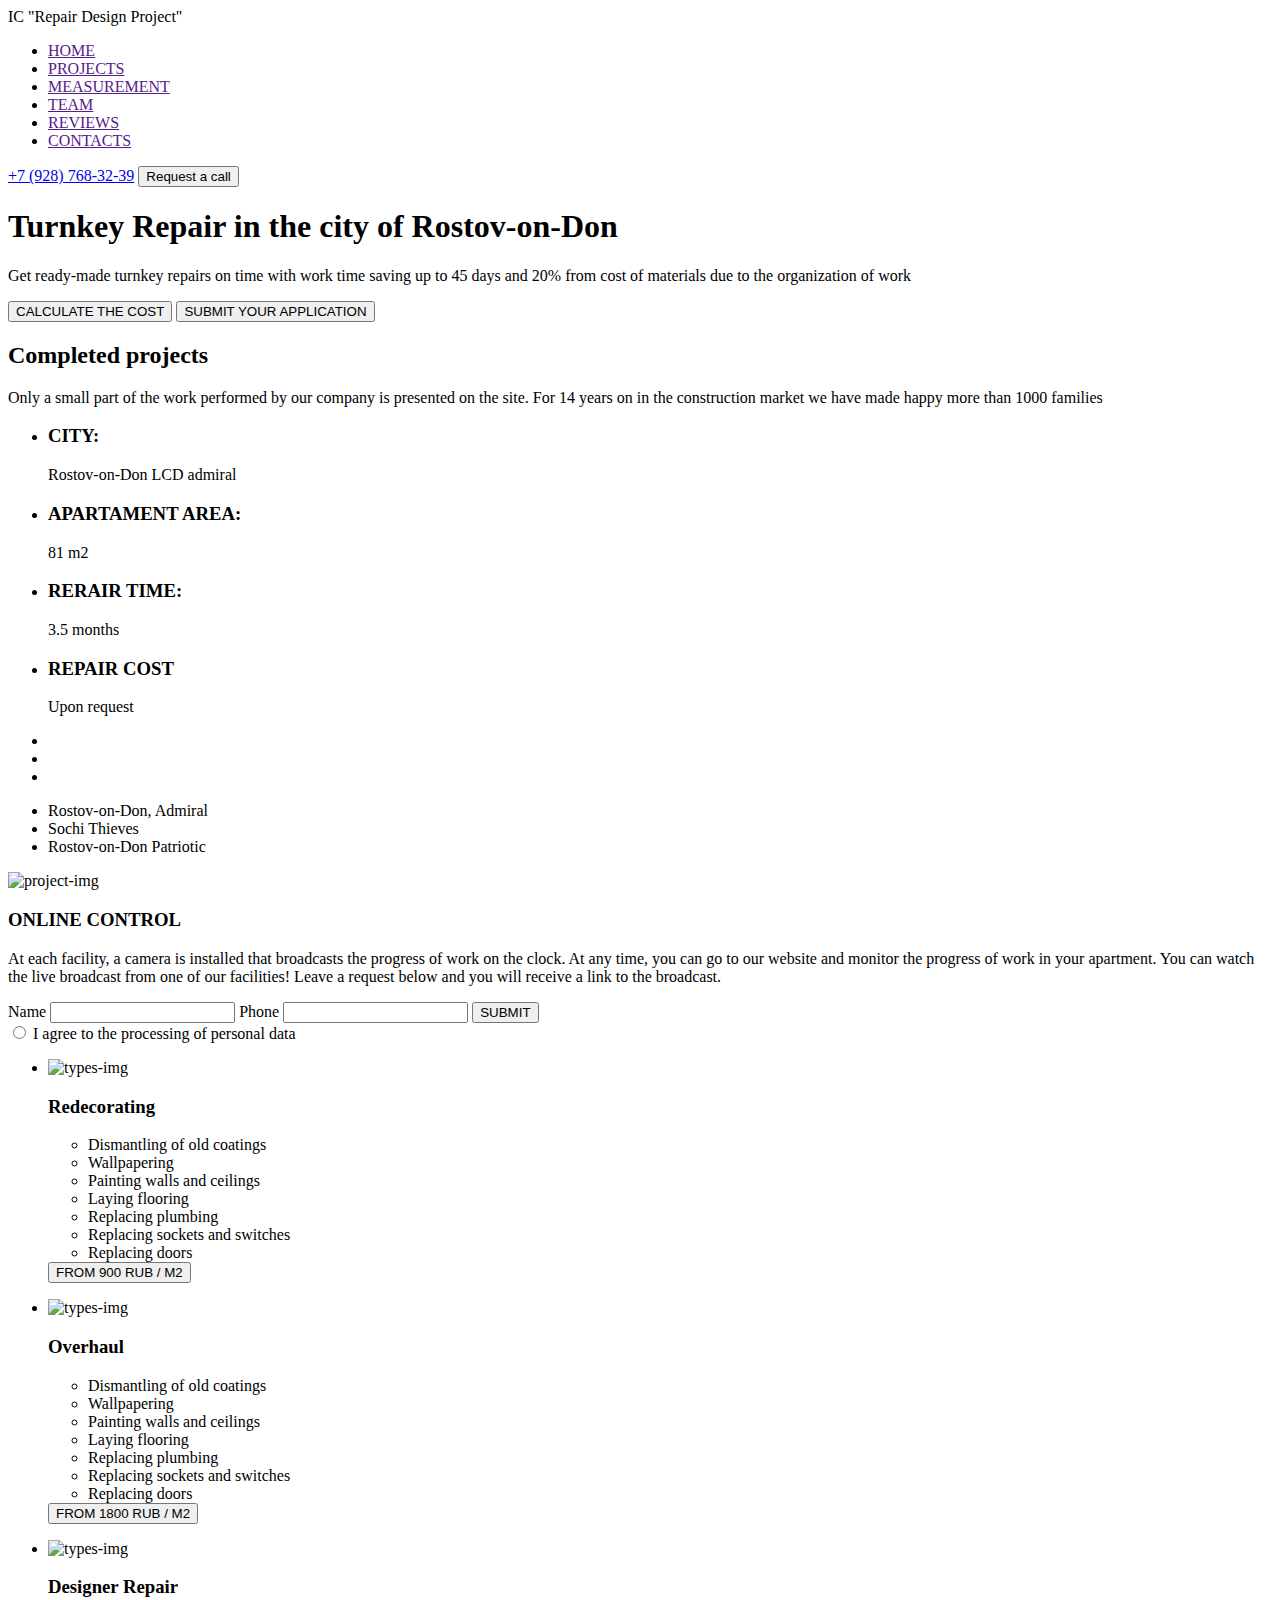
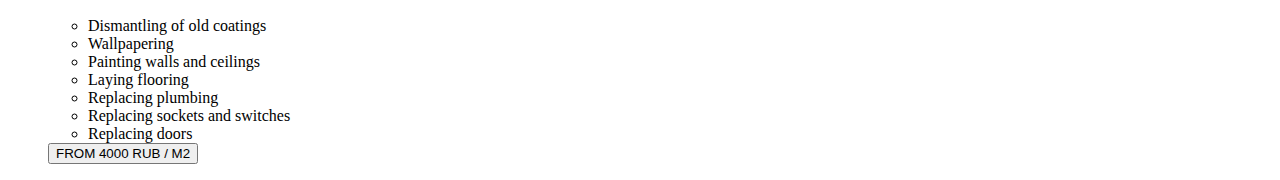
==== main.html @ 149a501c "update main.html" ====
<!DOCTYPE html>
<html lang="ru">
<head>
    <meta charset="UTF-8">
    <meta http-equiv="X-UA-Compatible" content="IE=edge">
    <meta name="viewport" content="width=device-width, initial-scale=1.0">
    <title>Document</title>
</head>
<body>
    <header>
        <div class="container header-container">
            <div class="company-name">
                IC "Repair Design Project"
            </div>
            <nav class="nav">
                <ul class="nav-list">
                    <li class="nav-item">
                        <a href="" class="nav-link">HOME</a>
                    </li>
                    <li class="nav-item">
                        <a href="" class="nav-link">PROJECTS</a>
                    </li>
                    <li class="nav-item">
                        <a href="" class="nav-link">MEASUREMENT</a>
                    </li>
                    <li class="nav-item">
                        <a href="" class="nav-link">TEAM</a>
                    </li>
                    <li class="nav-item">
                        <a href="" class="nav-link">REVIEWS</a>
                    </li>
                    <li class="nav-item">
                        <a href="" class="nav-link">CONTACTS</a>
                    </li>
                </ul>
            </nav>
            <a href="tel:+79287683239" class="header-phone-number">+7 (928) 768-32-39</a>
            <button class="btn">Request a call</button>
        </div>
    </header>

    <main>
        <!-- Hero -->
        <section class="section-hero">
            <div class="container section-hero-contrainer">
                <h1 class="tittle section-hero-tittle">Turnkey Repair in the city of Rostov-on-Don</h1>
                <p class="section-hero-text">Get ready-made turnkey repairs on time with work time saving up to 45 days and 20% from cost of materials due to the organization of work</p>
                <button class="btn btn-calculate">CALCULATE THE COST</button>
                <button class="btn btn-submit">SUBMIT YOUR APPLICATION</button>
            </div>
        </section>
        <!-- Completed projects -->
        <section class="section-project">
            <div class="container section-project-contrainer">
                <div class="project-left-side">
                    <h2 class="tittle section-project-tittle">Completed projects</h2>
                    <p class="section-project-text">Only a small part of the work performed by our company is presented on the site. For 14 years on in the construction market we have made happy more than 1000 families</p>
                    <ul class="description-project-list">
                        <li class="description-project-item">
                            <h3 class="description-project-tittle">CITY:</h3>
                            <span class="description-project-text">Rostov-on-Don LCD admiral</span>
                        </li>
                        <li class="description-project-item">
                            <h3 class="description-project-tittle">APARTAMENT AREA:</h3>
                            <span class="description-project-text">81 m2</span>
                        </li>
                        <li class="description-project-item">
                            <h3 class="description-project-tittle">RERAIR TIME:</h3>
                            <span class="description-project-text">3.5 months</span>
                        </li>
                        <li class="description-project-item">
                            <h3 class="description-project-tittle">REPAIR COST</h3>
                            <span class="description-project-text">Upon request</span>
                        </li>
                    </ul>
                    <div class="slider">
                        <div><!-- svg arrow left --></div>
                        <ul class="slider-list">
                            <li> <!-- svg dot --> </li>
                            <li> <!-- svg dot --> </li>
                            <li> <!-- svg dot --> </li>
                        </ul>
                        <div><!-- svg arrow left --></div>
                    </div>
                </div>
                <div class="project-right-side">
                    <ul class="address-project-list">
                        <li class="address-project-item">Rostov-on-Don, Admiral</li>
                        <li class="address-project-item">Sochi Thieves</li>
                        <li class="address-project-item">Rostov-on-Don Patriotic</li>
                    </ul>
                    <img src="" alt="project-img" class="project-img">
                </div>
                <h3 class="subtitle section-project-subtitle">ONLINE CONTROL</h3>
                <!-- svg cam -->

            </div>
        </section>
        <!-- ONLINE CONTROL -->
        <section class="section-cam">
            <div class="container section-cam-container">
                <!-- svg line -->
                <p class="section-cam-description">
                    At each facility, a camera is installed that broadcasts the progress of work on the clock. At any time, you can go to our website and monitor the progress of work in your apartment. You can watch the live broadcast from one of our facilities! Leave a request below and you will receive a link to the broadcast.
                </p>
                <form action="" method="post" target="_blank">
                    <label for="name">Name</label>
                    <input id="name" name="phone" type="text" pattern="Name" required>
                    <label for="phone" >Phone</label>
                    <input id="phone" name="phone" type="number" required> 
                    <input class="btn submit-btn" type="submit" value="SUBMIT"><br>
                    <input type="radio" id="processing-personal-data" name="processing-personal-data" value="processing-personal-data">
                    <label for="processing-personal-data">
                        I agree to the processing of personal data
                    </label>
                </form>
            </div>
        </section>
        <!-- TYPES OF REPAIR -->
        <section class="section-types">
            <div class="container section-types-container">
                <ul class="types-list">
                    <li class="types-item">
                        <img class="types-img" src="" alt="types-img">
                        <div class="types-description">
                            <h3 class="types-description-tittle">Redecorating</h3>
                            <ul class="types-description-list">
                                <li class="types-description-item">Dismantling of old coatings</li>
                                <li class="types-description-item">Wallpapering</li>
                                <li class="types-description-item">Painting walls and ceilings</li>
                                <li class="types-description-item">Laying flooring</li>
                                <li class="types-description-item">Replacing plumbing</li>
                                <li class="types-description-item">Replacing sockets and switches</li>
                                <li class="types-description-item">Replacing doors</li>
                            </ul>
                        </div>
                        <button class="btn types-btn">FROM 900 RUB / M2</button>
                    </li>
                </ul>
                <ul class="types-list">
                    <li class="types-item">
                        <img class="types-img" src="" alt="types-img">
                        <div class="types-description">
                            <h3 class="types-description-tittle">Overhaul</h3>
                            <ul class="types-description-list">
                                <li class="types-description-item">Dismantling of old coatings</li>
                                <li class="types-description-item">Wallpapering</li>
                                <li class="types-description-item">Painting walls and ceilings</li>
                                <li class="types-description-item">Laying flooring</li>
                                <li class="types-description-item">Replacing plumbing</li>
                                <li class="types-description-item">Replacing sockets and switches</li>
                                <li class="types-description-item">Replacing doors</li>
                            </ul>
                        </div>
                        <button class="btn types-btn">FROM 1800 RUB / M2</button>
                    </li>
                </ul>
                <ul class="types-list">
                    <li class="types-item">
                        <img class="types-img" src="" alt="types-img">
                        <div class="types-description">
                            <h3 class="types-description-tittle">Designer Repair</h3>
                            <ul class="types-description-list">
                                <li class="types-description-item">Dismantling of old coatings</li>
                                <li class="types-description-item">Wallpapering</li>
                                <li class="types-description-item">Painting walls and ceilings</li>
                                <li class="types-description-item">Laying flooring</li>
                                <li class="types-description-item">Replacing plumbing</li>
                                <li class="types-description-item">Replacing sockets and switches</li>
                                <li class="types-description-item">Replacing doors</li>
                            </ul>
                        </div>
                        <button class="btn types-btn">FROM 4000 RUB / M2</button>
                    </li>
                </ul>
            </div>
        </section>
    </main>
</body>
</html>
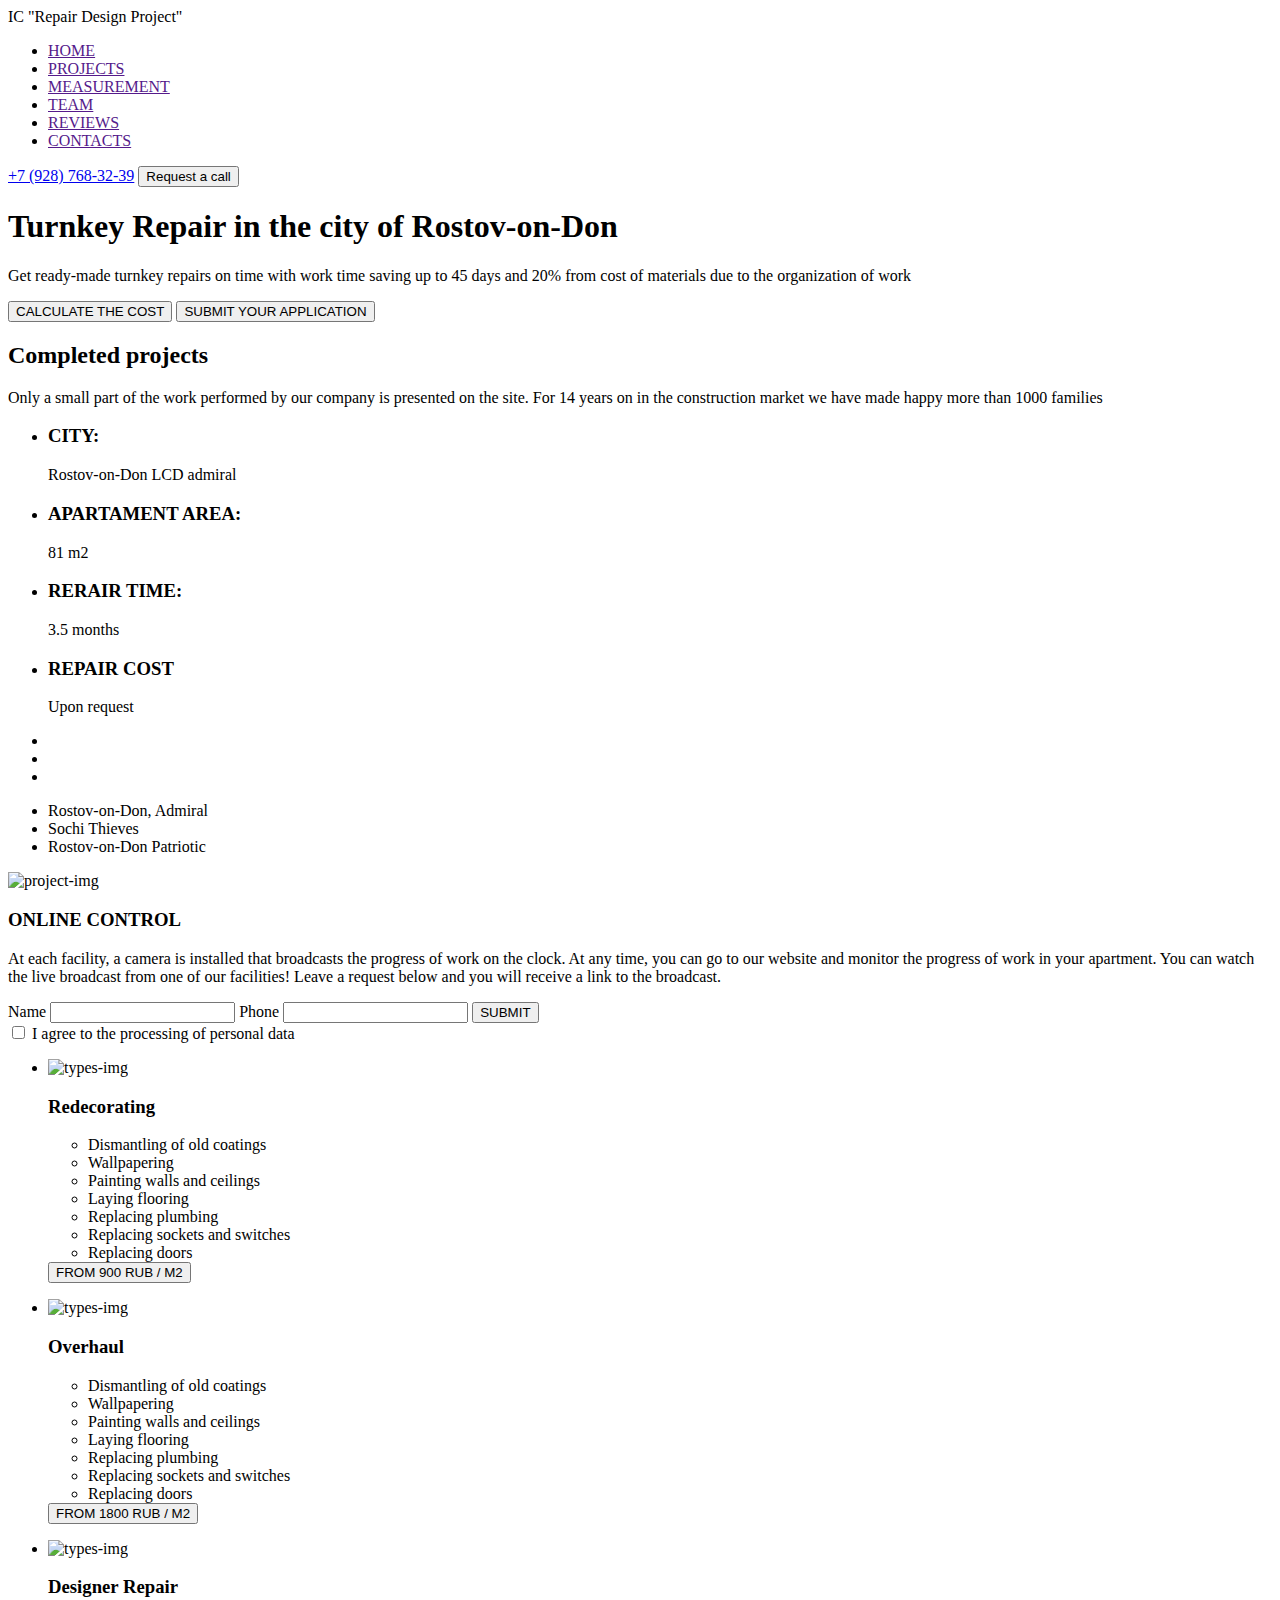
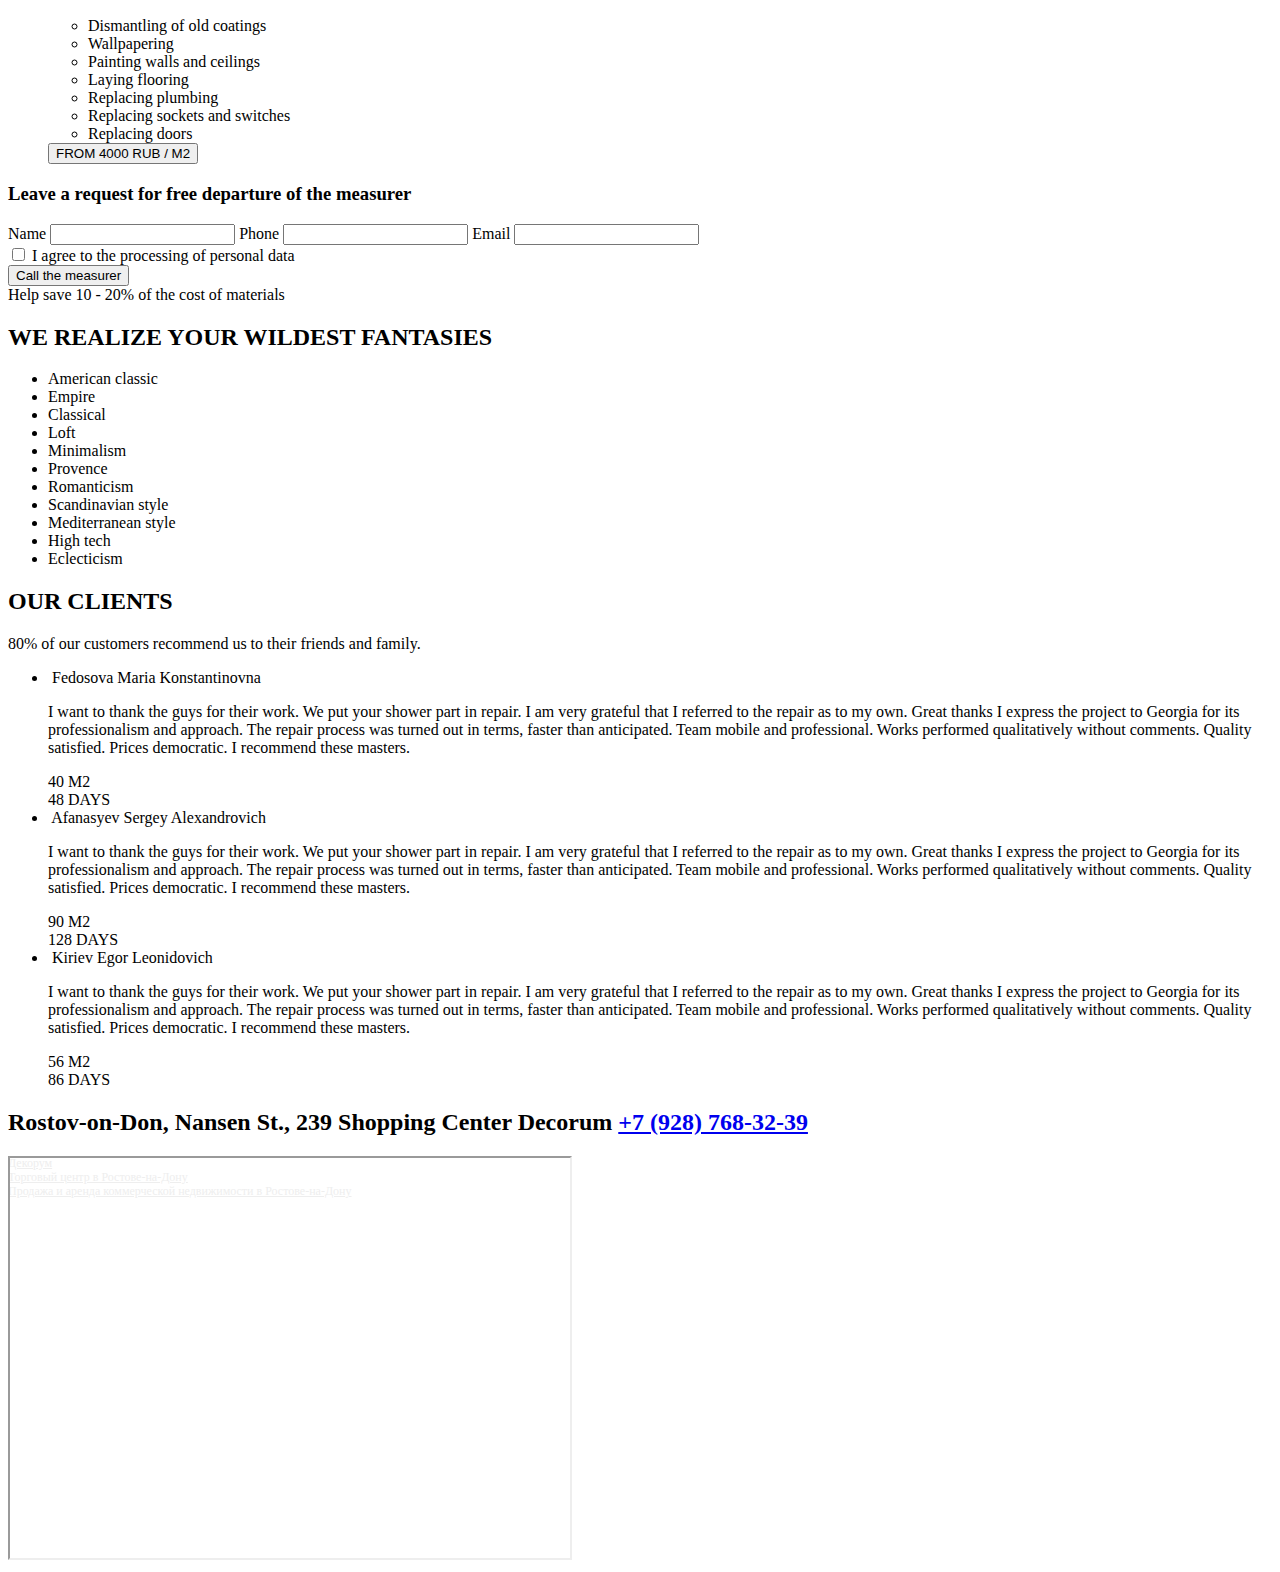
==== commit 06b1cfdd: "update main.html" ====
--- a/main.html
+++ b/main.html
@@ -105,11 +105,11 @@
                 </p>
                 <form action="" method="post" target="_blank">
                     <label for="name">Name</label>
-                    <input id="name" name="phone" type="text" pattern="Name" required>
+                    <input id="name" name="name" type="text" required>
                     <label for="phone" >Phone</label>
                     <input id="phone" name="phone" type="number" required> 
                     <input class="btn submit-btn" type="submit" value="SUBMIT"><br>
-                    <input type="radio" id="processing-personal-data" name="processing-personal-data" value="processing-personal-data">
+                    <input type="checkbox" id="processing-personal-data" name="processing-personal-data" value="processing-personal-data">
                     <label for="processing-personal-data">
                         I agree to the processing of personal data
                     </label>
@@ -175,6 +175,116 @@
                 </ul>
             </div>
         </section>
+        <!-- REQUEST -->
+        <section class="section-request">
+            <div class="container section-request-conteiner">
+                <form action="" method="post" target="_blank">
+                    <h3 class="form-title">Leave a request for free departure of the measurer</h3>
+                    <label for="name">Name</label>
+                    <input id="name" name="name" type="text" required>
+                    <label for="phone" >Phone</label>
+                    <input id="phone" name="phone" type="number" required> 
+                    <label for="email" >Email</label>
+                    <input id="email" name="email" type="email" required><br> 
+                    <input type="checkbox" id="processing-personal-data" name="processing-personal-data" value="processing-personal-data">
+                    <label for="processing-personal-data">
+                        I agree to the processing of personal data
+                    </label><br> 
+                    <input class="btn submit-btn" type="submit" value="Call the measurer">
+                </form>
+                <!-- svg img -->
+                <span class="special-offers">Help save 10 - 20% of the cost of materials</span>
+            </div>
+        </section>
+        <!-- STYLES -->
+        <section class="section-styles">
+            <div class="container section-styles-sontainer">
+                <h2 class="section-styles-tittle">WE REALIZE YOUR WILDEST FANTASIES</h2>
+                <ul class="styles-list">
+                    <li class="styles-item">American classic</li>
+                    <li class="styles-item">Empire</li>
+                    <li class="styles-item">Classical</li>
+                    <li class="styles-item">Loft</li>
+                    <li class="styles-item">Minimalism</li>
+                    <li class="styles-item">Provence</li>
+                    <li class="styles-item">Romanticism</li>
+                    <li class="styles-item">Scandinavian style</li>
+                    <li class="styles-item">Mediterranean style</li>
+                    <li class="styles-item">High tech</li>
+                    <li class="styles-item">Eclecticism</li>
+                </ul>
+                <!-- img style -->
+                <!-- img style -->
+                <!-- img style -->
+                <!-- img style -->
+            </div>
+        </section>
+        <!-- OUR CLIENTS -->
+        <section class="section-our-clients">
+            <div class="container section-our-clients-container">
+                <h2 class="section-our-clients-tittle">OUR CLIENTS</h2>
+                <!-- svg -->
+                <span class="section-our-clients-text"->80% of our customers recommend us to their friends and family.</span>
+                <ul class="clients-list">
+                    <li class="clients-item">
+                        <img src="" alt="" class="clients-img">
+                        <span class="clients-fullname">Fedosova Maria Konstantinovna</span>
+                        <p class="clients-review">I want to thank the guys for their work. We put your shower part in repair. I am very grateful that I referred to the repair as to my own. Great thanks I express the project to Georgia for its professionalism and approach. The repair process was turned out in terms, faster than anticipated. Team mobile and professional. Works performed qualitatively without comments. Quality satisfied. Prices democratic. I recommend these masters.</p>
+                        <div class="client-description">
+                            <div class="clients-description-area">
+                                <!-- svg img -->
+                                <span class="clients-description-area-text">40 M2</span>
+                            </div>
+                            <div class="clients-description-peroid">
+                                <!-- svg img -->
+                                <span class="clients-description-peroid-text">48 DAYS</span>
+                            </div>
+                        </div>
+                    </li>
+                    <li class="clients-item">
+                        <img src="" alt="" class="clients-img">
+                        <span class="clients-fullname">Afanasyev Sergey Alexandrovich</span>
+                        <p class="clients-review">I want to thank the guys for their work. We put your shower part in repair. I am very grateful that I referred to the repair as to my own. Great thanks I express the project to Georgia for its professionalism and approach. The repair process was turned out in terms, faster than anticipated. Team mobile and professional. Works performed qualitatively without comments. Quality satisfied. Prices democratic. I recommend these masters.</p>
+                        <div class="client-description">
+                            <div class="clients-description-area">
+                                <!-- svg img -->
+                                <span class="clients-description-area-text">90 M2</span>
+                            </div>
+                            <div class="clients-description-peroid">
+                                <!-- svg img -->
+                                <span class="clients-description-peroid-text"> 128 DAYS</span>
+                            </div>
+                        </div>
+                    </li>
+                    <li class="clients-item">
+                        <img src="" alt="" class="clients-img">
+                        <span class="clients-fullname">Kiriev Egor Leonidovich</span>
+                        <p class="clients-review">I want to thank the guys for their work. We put your shower part in repair. I am very grateful that I referred to the repair as to my own. Great thanks I express the project to Georgia for its professionalism and approach. The repair process was turned out in terms, faster than anticipated. Team mobile and professional. Works performed qualitatively without comments. Quality satisfied. Prices democratic. I recommend these masters.</p>
+                        <div class="client-description">
+                            <div class="clients-description-area">
+                                <!-- svg img -->
+                                <span class="clients-description-area-text">56 M2</span>
+                            </div>
+                            <div class="clients-description-peroid">
+                                <!-- svg img -->
+                                <span class="clients-description-peroid-text">86 DAYS</span>
+                            </div>
+                        </div>
+                    </li>
+                </ul>
+            </div>
+        </section>
+        <!-- ADDRESS -->
+        <section class="section-address">
+            <div class="container section-address-container">
+                <h2 class="section-address-tittle">Rostov-on-Don, Nansen St., 239 Shopping Center Decorum <a href="tel:+79287683239" class="section-address-phone-number">+7 (928) 768-32-39</a></h2>
+                <div class="section-address--map" style="position:relative;overflow:hidden;"><a href="https://yandex.ru/maps/org/dekorum/1113729703/?utm_medium=mapframe&utm_source=maps" style="color:#eee;font-size:12px;position:absolute;top:0px;">Декорум</a><a href="https://yandex.ru/maps/39/rostov-na-donu/category/shopping_mall/184108083/?utm_medium=mapframe&utm_source=maps" style="color:#eee;font-size:12px;position:absolute;top:14px;">Торговый центр в Ростове‑на‑Дону</a><a href="https://yandex.ru/maps/39/rostov-na-donu/category/sale_and_lease_of_commercial_real_estate/184107521/?utm_medium=mapframe&utm_source=maps" style="color:#eee;font-size:12px;position:absolute;top:28px;">Продажа и аренда коммерческой недвижимости в Ростове‑на‑Дону</a><iframe src="https://yandex.ru/map-widget/v1/?ll=39.723196%2C47.244730&mode=search&oid=1113729703&ol=biz&z=16.91" width="560" height="400" frameborder="1" allowfullscreen="true" style="position:relative;"></iframe></div>
+            </div>
+        </section>
     </main>
+
+    <footer>
+        
+    </footer>
 </body>
 </html>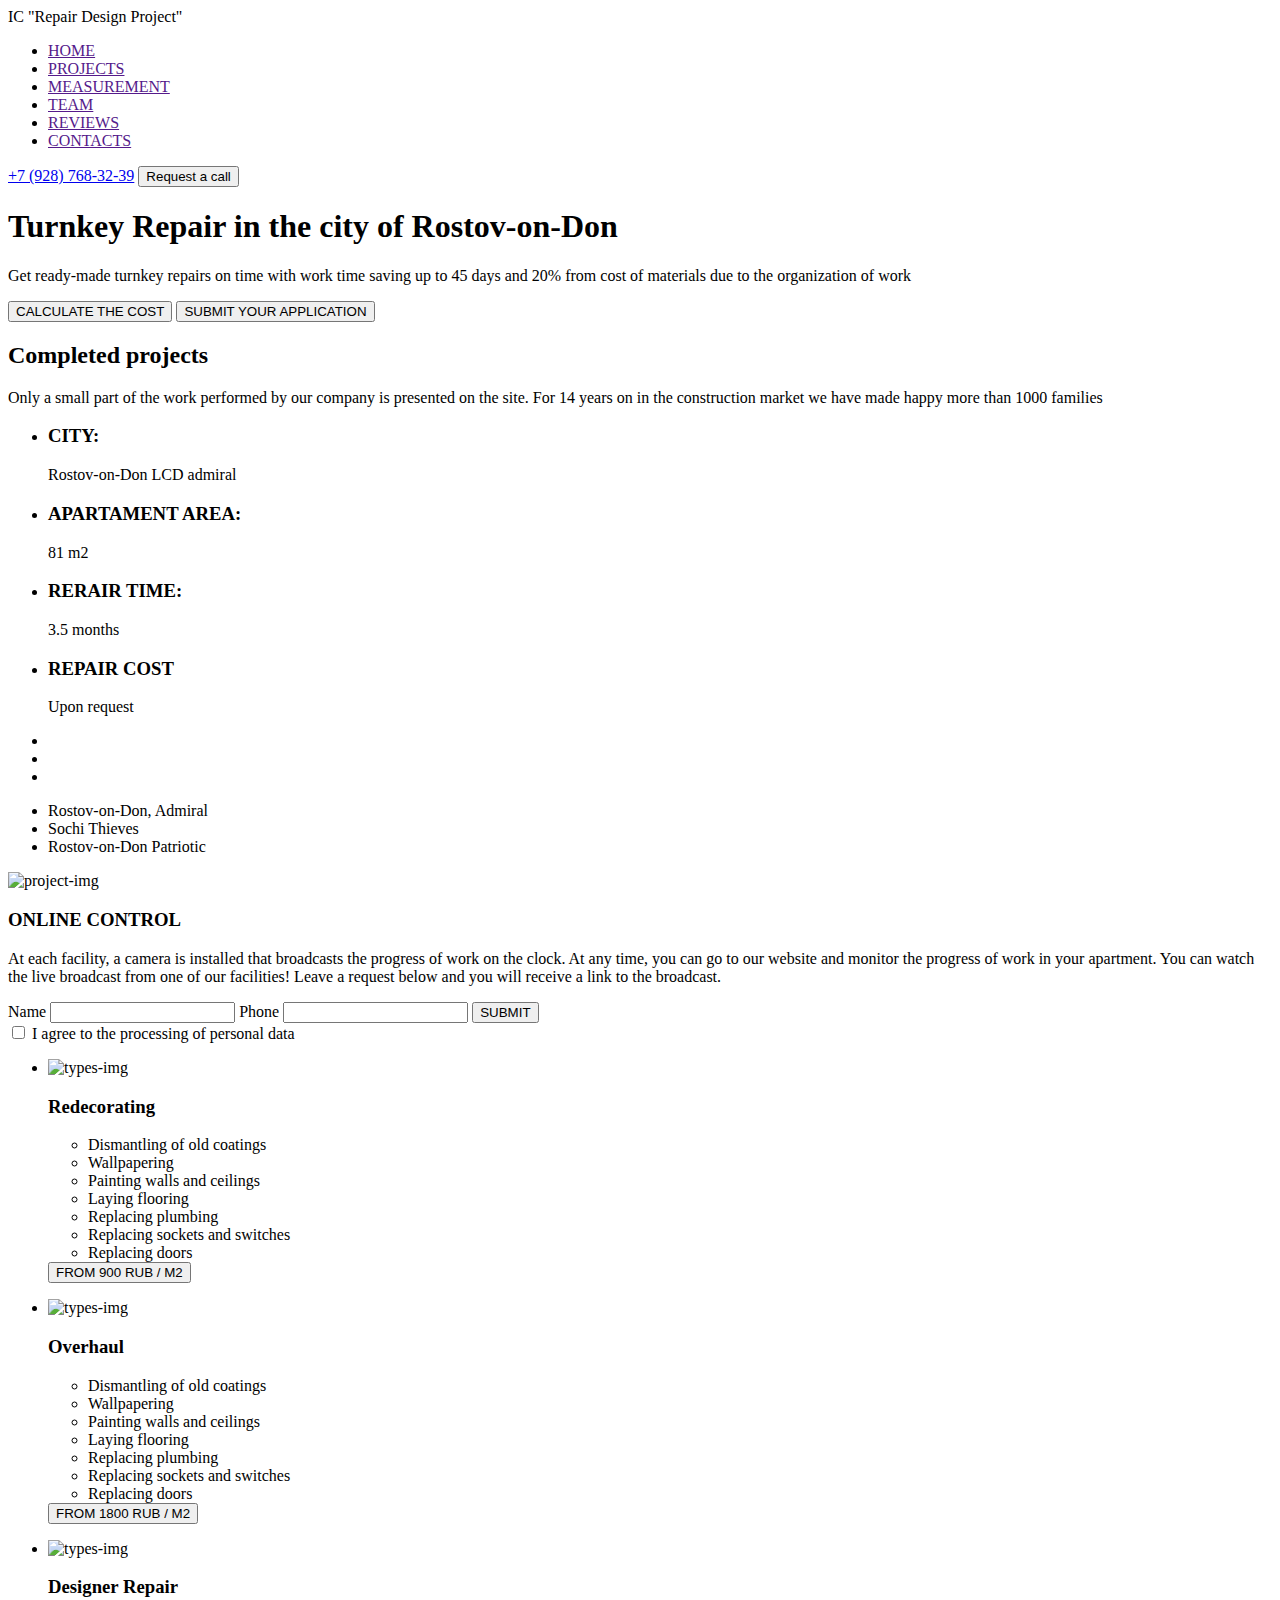
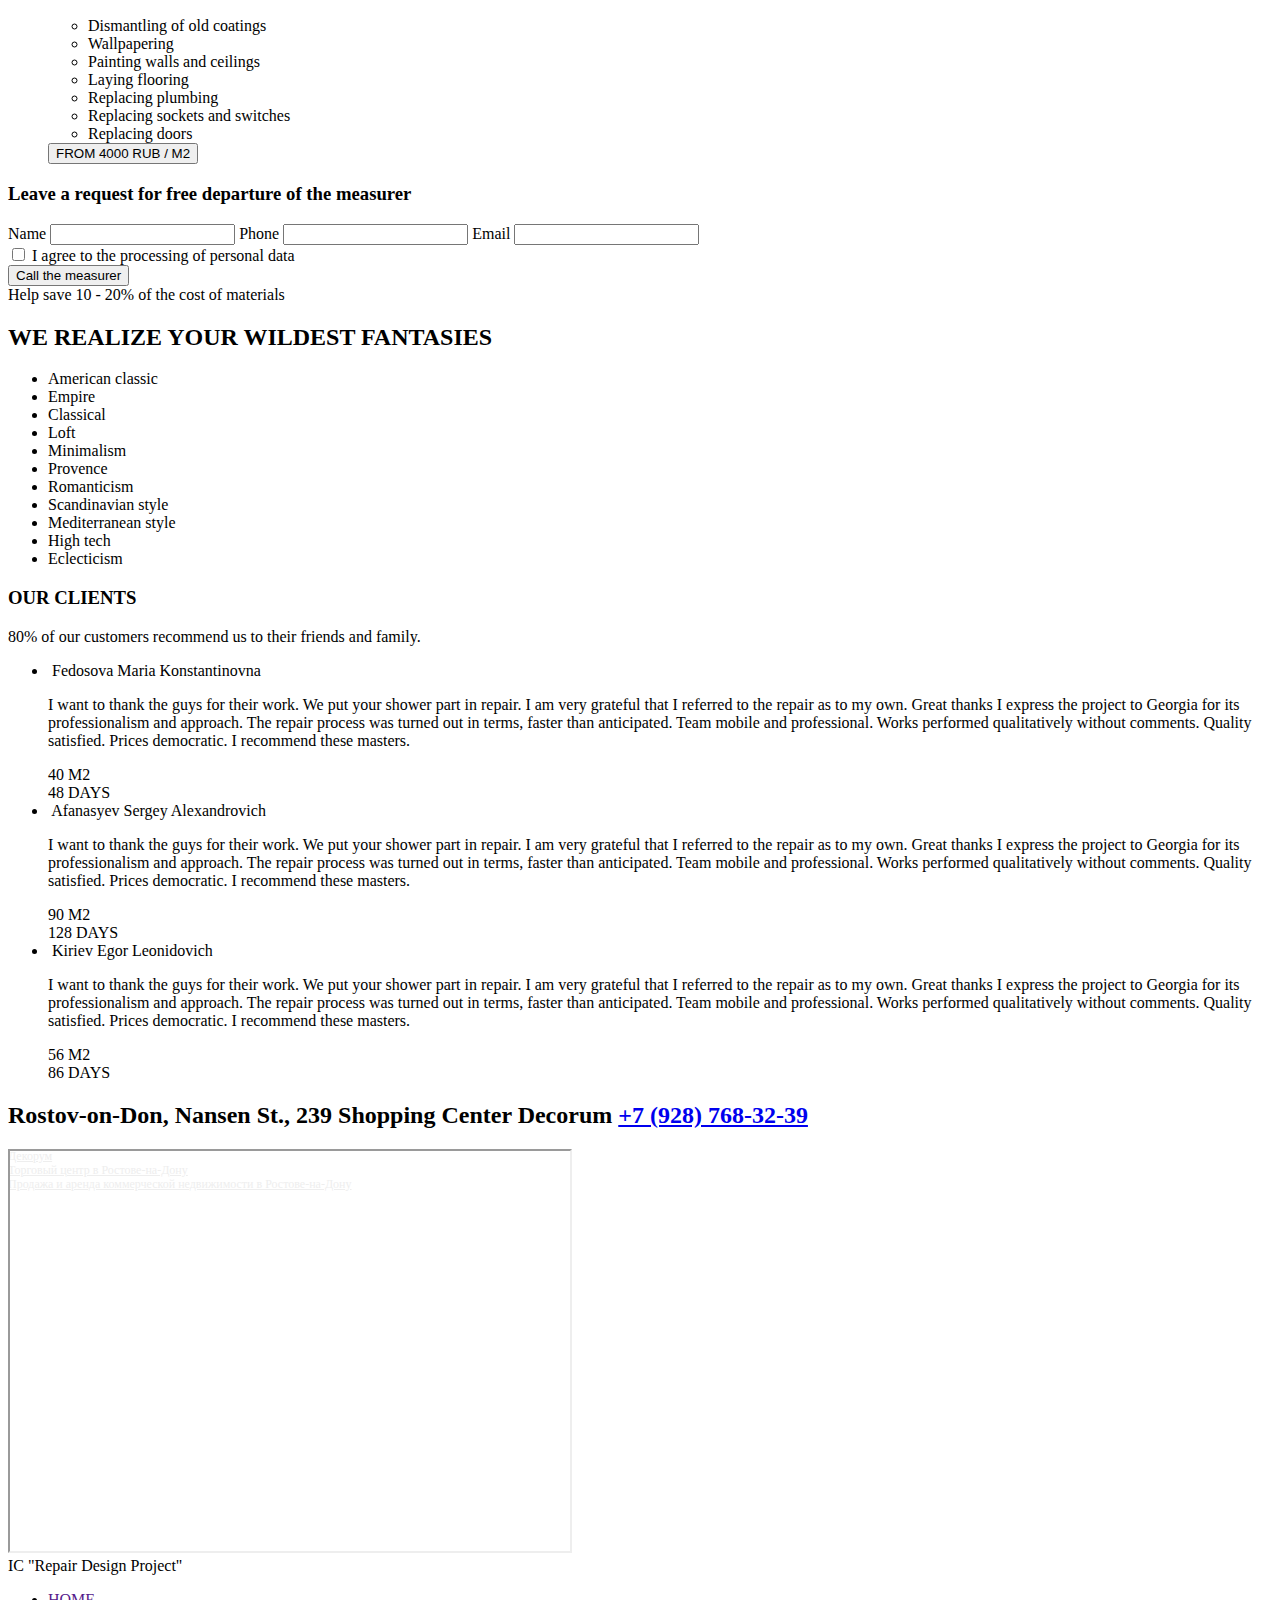
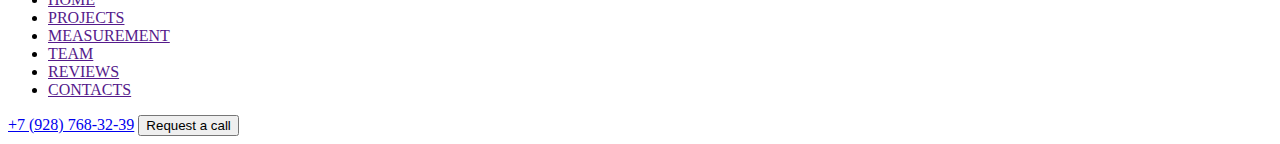
==== commit 043681ad: "update main.html" ====
--- a/main.html
+++ b/main.html
@@ -52,48 +52,43 @@
         <!-- Completed projects -->
         <section class="section-project">
             <div class="container section-project-contrainer">
-                <div class="project-left-side">
-                    <h2 class="tittle section-project-tittle">Completed projects</h2>
-                    <p class="section-project-text">Only a small part of the work performed by our company is presented on the site. For 14 years on in the construction market we have made happy more than 1000 families</p>
-                    <ul class="description-project-list">
-                        <li class="description-project-item">
-                            <h3 class="description-project-tittle">CITY:</h3>
-                            <span class="description-project-text">Rostov-on-Don LCD admiral</span>
-                        </li>
-                        <li class="description-project-item">
-                            <h3 class="description-project-tittle">APARTAMENT AREA:</h3>
-                            <span class="description-project-text">81 m2</span>
-                        </li>
-                        <li class="description-project-item">
-                            <h3 class="description-project-tittle">RERAIR TIME:</h3>
-                            <span class="description-project-text">3.5 months</span>
-                        </li>
-                        <li class="description-project-item">
-                            <h3 class="description-project-tittle">REPAIR COST</h3>
-                            <span class="description-project-text">Upon request</span>
-                        </li>
+                <h2 class="tittle section-project-tittle">Completed projects</h2>
+                <p class="section-project-text">Only a small part of the work performed by our company is presented on the site. For 14 years on in the construction market we have made happy more than 1000 families</p>
+                <ul class="description-project-list">
+                    <li class="description-project-item">
+                        <h3 class="description-project-tittle">CITY:</h3>
+                        <span class="description-project-text">Rostov-on-Don LCD admiral</span>
+                    </li>
+                    <li class="description-project-item">
+                        <h3 class="description-project-tittle">APARTAMENT AREA:</h3>
+                        <span class="description-project-text">81 m2</span>
+                    </li>
+                    <li class="description-project-item">
+                        <h3 class="description-project-tittle">RERAIR TIME:</h3>
+                        <span class="description-project-text">3.5 months</span>
+                    </li>
+                    <li class="description-project-item">
+                        <h3 class="description-project-tittle">REPAIR COST</h3>
+                        <span class="description-project-text">Upon request</span>
+                    </li>
+                </ul>
+                <div class="slider">
+                    <div><!-- svg arrow left --></div>
+                    <ul class="slider-list">
+                        <li> <!-- svg dot --> </li>
+                        <li> <!-- svg dot --> </li>
+                        <li> <!-- svg dot --> </li>
                     </ul>
-                    <div class="slider">
-                        <div><!-- svg arrow left --></div>
-                        <ul class="slider-list">
-                            <li> <!-- svg dot --> </li>
-                            <li> <!-- svg dot --> </li>
-                            <li> <!-- svg dot --> </li>
-                        </ul>
-                        <div><!-- svg arrow left --></div>
-                    </div>
+                    <div><!-- svg arrow left --></div>
                 </div>
-                <div class="project-right-side">
-                    <ul class="address-project-list">
-                        <li class="address-project-item">Rostov-on-Don, Admiral</li>
-                        <li class="address-project-item">Sochi Thieves</li>
-                        <li class="address-project-item">Rostov-on-Don Patriotic</li>
-                    </ul>
-                    <img src="" alt="project-img" class="project-img">
-                </div>
+                <ul class="address-project-list">
+                    <li class="address-project-item">Rostov-on-Don, Admiral</li>
+                    <li class="address-project-item">Sochi Thieves</li>
+                    <li class="address-project-item">Rostov-on-Don Patriotic</li>
+                </ul>
+                <img src="" alt="project-img" class="project-img">
                 <h3 class="subtitle section-project-subtitle">ONLINE CONTROL</h3>
                 <!-- svg cam -->
-
             </div>
         </section>
         <!-- ONLINE CONTROL -->
@@ -123,7 +118,7 @@
                     <li class="types-item">
                         <img class="types-img" src="" alt="types-img">
                         <div class="types-description">
-                            <h3 class="types-description-tittle">Redecorating</h3>
+                            <h3 class="subtitle types-description-subtitle">Redecorating</h3>
                             <ul class="types-description-list">
                                 <li class="types-description-item">Dismantling of old coatings</li>
                                 <li class="types-description-item">Wallpapering</li>
@@ -141,7 +136,7 @@
                     <li class="types-item">
                         <img class="types-img" src="" alt="types-img">
                         <div class="types-description">
-                            <h3 class="types-description-tittle">Overhaul</h3>
+                            <h3 class="subtitle types-description-subtitle">Overhaul</h3>
                             <ul class="types-description-list">
                                 <li class="types-description-item">Dismantling of old coatings</li>
                                 <li class="types-description-item">Wallpapering</li>
@@ -159,7 +154,7 @@
                     <li class="types-item">
                         <img class="types-img" src="" alt="types-img">
                         <div class="types-description">
-                            <h3 class="types-description-tittle">Designer Repair</h3>
+                            <h3 class="subtitle types-description-subtitle">Designer Repair</h3>
                             <ul class="types-description-list">
                                 <li class="types-description-item">Dismantling of old coatings</li>
                                 <li class="types-description-item">Wallpapering</li>
@@ -222,7 +217,7 @@
         <!-- OUR CLIENTS -->
         <section class="section-our-clients">
             <div class="container section-our-clients-container">
-                <h2 class="section-our-clients-tittle">OUR CLIENTS</h2>
+                <h3 class="subtitle section-our-clients-subtitle">OUR CLIENTS</h3>
                 <!-- svg -->
                 <span class="section-our-clients-text"->80% of our customers recommend us to their friends and family.</span>
                 <ul class="clients-list">
@@ -284,7 +279,35 @@
     </main>
 
     <footer>
-        
+        <div class="container header-container">
+            <div class="company-name">
+                IC "Repair Design Project"
+            </div>
+            <nav class="nav">
+                <ul class="nav-list">
+                    <li class="nav-item">
+                        <a href="" class="nav-link">HOME</a>
+                    </li>
+                    <li class="nav-item">
+                        <a href="" class="nav-link">PROJECTS</a>
+                    </li>
+                    <li class="nav-item">
+                        <a href="" class="nav-link">MEASUREMENT</a>
+                    </li>
+                    <li class="nav-item">
+                        <a href="" class="nav-link">TEAM</a>
+                    </li>
+                    <li class="nav-item">
+                        <a href="" class="nav-link">REVIEWS</a>
+                    </li>
+                    <li class="nav-item">
+                        <a href="" class="nav-link">CONTACTS</a>
+                    </li>
+                </ul>
+            </nav>
+            <a href="tel:+79287683239" class="header-phone-number">+7 (928) 768-32-39</a>
+            <button class="btn">Request a call</button>
+        </div>
     </footer>
 </body>
 </html>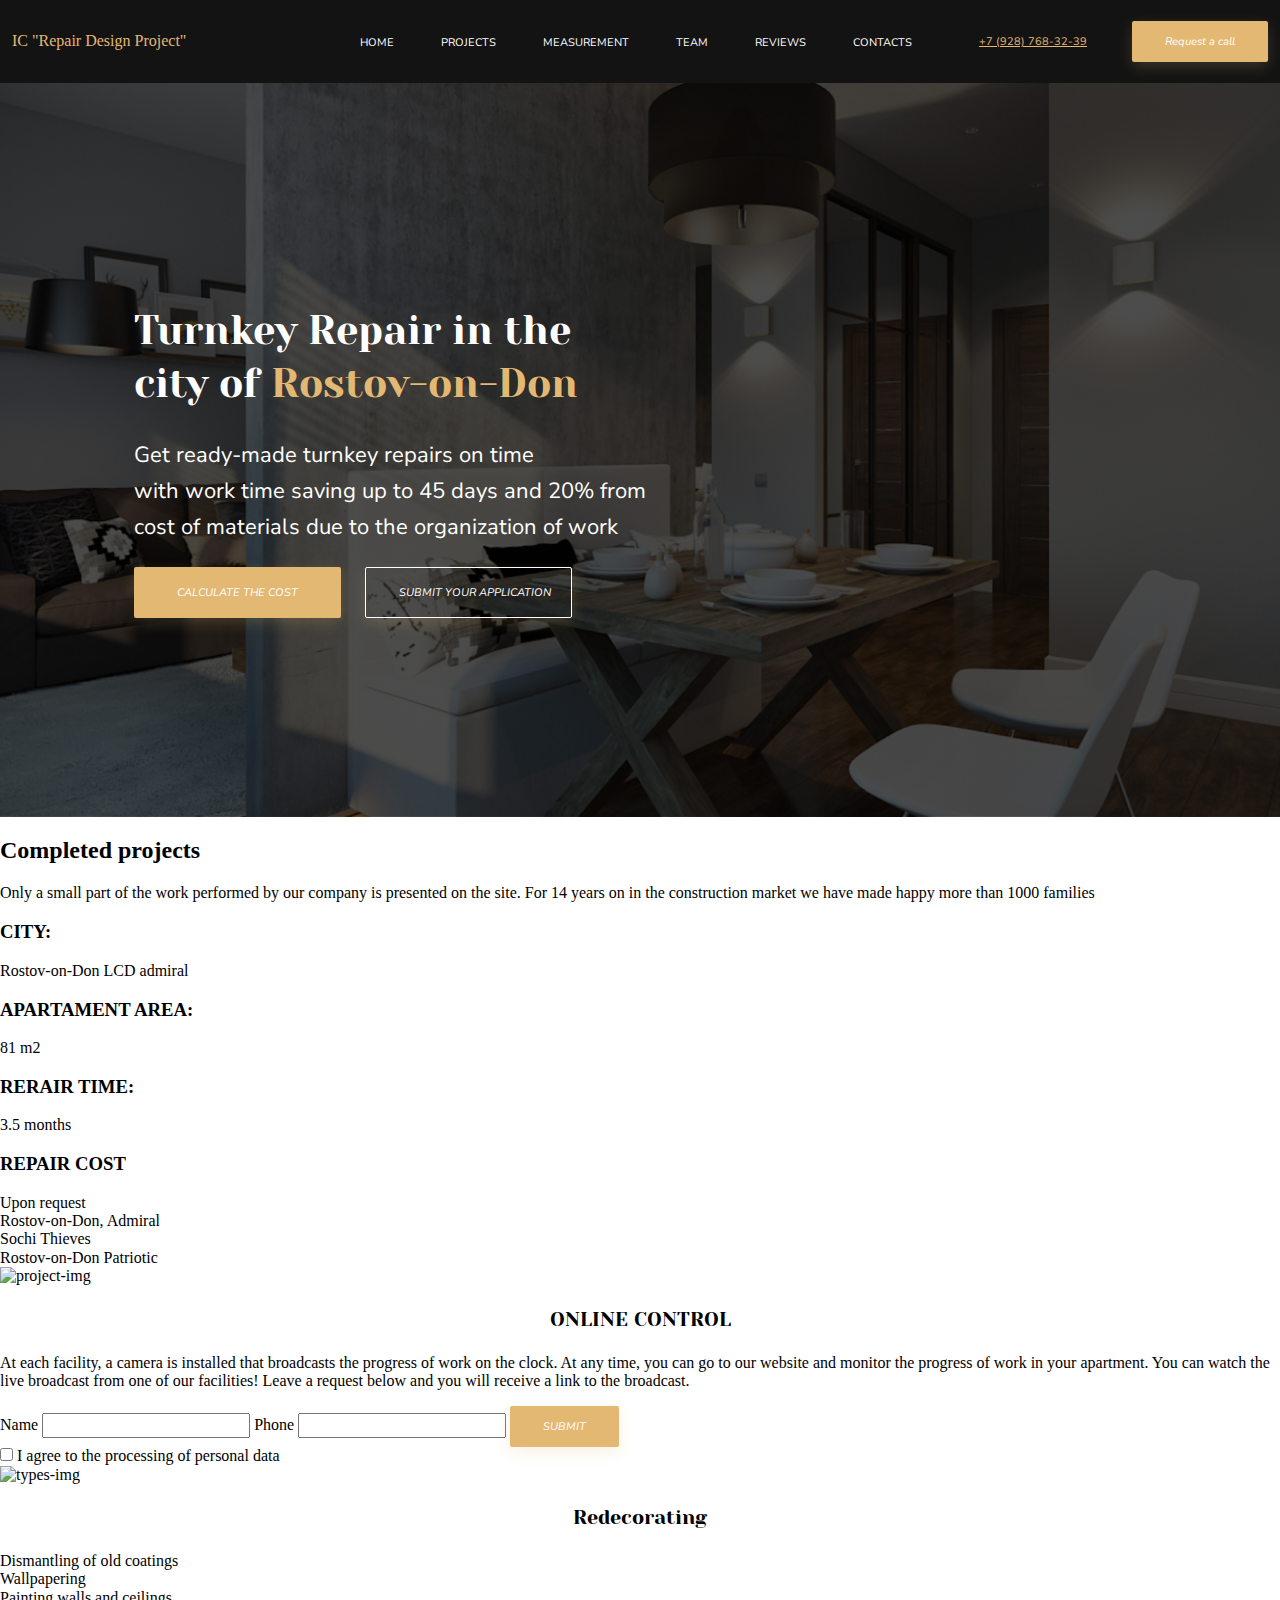
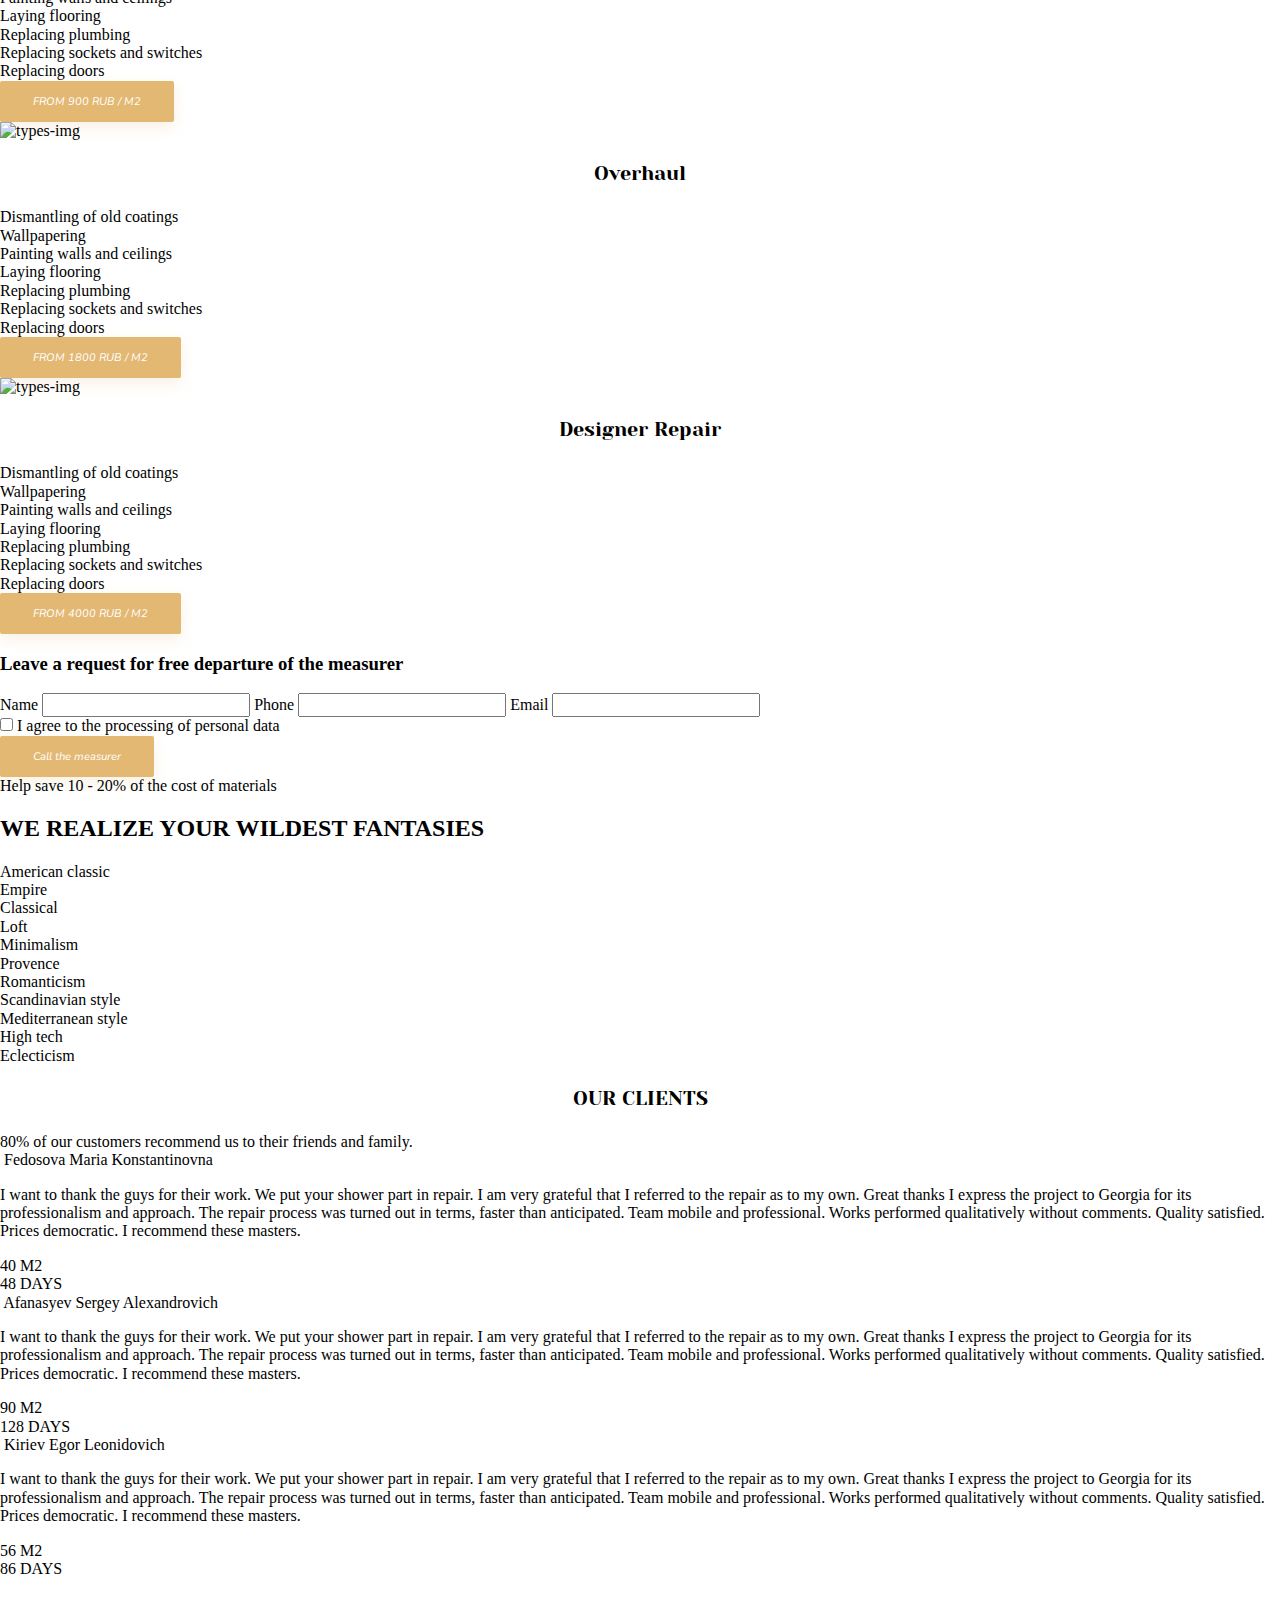
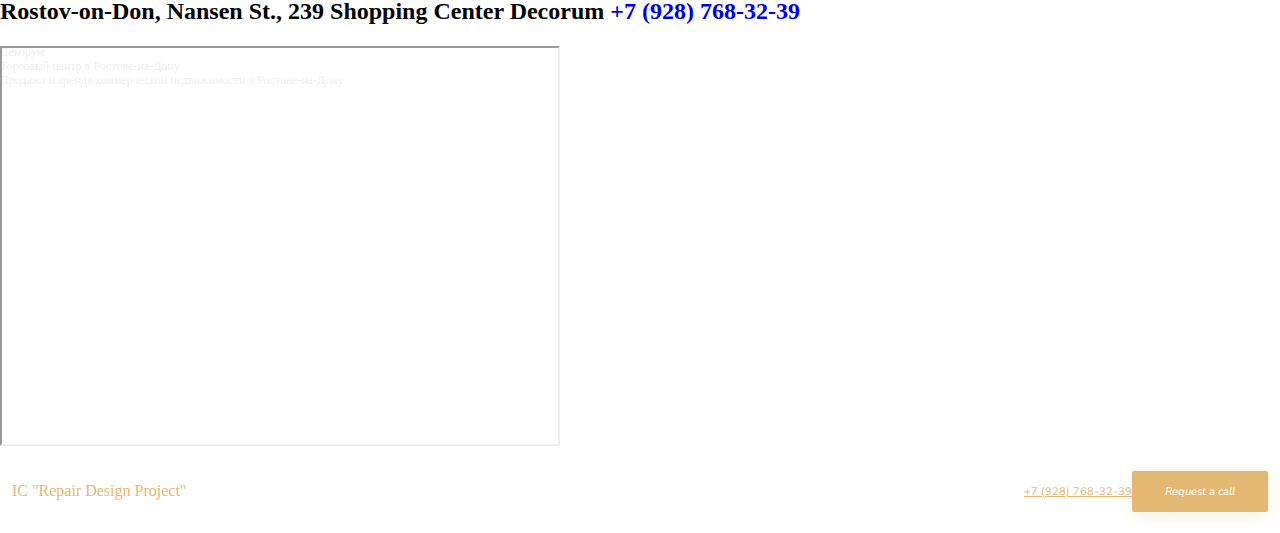
==== commit 24dc7c32: "update main.html and style" ====
--- a/main.html
+++ b/main.html
@@ -5,9 +5,15 @@
     <meta http-equiv="X-UA-Compatible" content="IE=edge">
     <meta name="viewport" content="width=device-width, initial-scale=1.0">
     <title>Document</title>
+    <link rel="preconnect" href="https://fonts.googleapis.com">
+    <link rel="preconnect" href="https://fonts.gstatic.com" crossorigin>
+    <link href="https://fonts.googleapis.com/css2?family=Nunito+Sans:ital,wght@0,200;0,300;0,400;0,600;0,700;0,800;0,900;1,200;1,300;1,400;1,600;1,700;1,800&family=Yeseva+One&display=swap" rel="stylesheet">
+    <link rel="stylesheet" href="./css/normalize.css">
+    <link rel="stylesheet" href="./css/style.css">
+
 </head>
 <body>
-    <header>
+    <header class="header">
         <div class="container header-container">
             <div class="company-name">
                 IC "Repair Design Project"
@@ -35,18 +41,20 @@
                 </ul>
             </nav>
             <a href="tel:+79287683239" class="header-phone-number">+7 (928) 768-32-39</a>
-            <button class="btn">Request a call</button>
+            <button class="btn header-btn">Request a call</button>
         </div>
     </header>
 
     <main>
         <!-- Hero -->
         <section class="section-hero">
-            <div class="container section-hero-contrainer">
-                <h1 class="tittle section-hero-tittle">Turnkey Repair in the city of Rostov-on-Don</h1>
-                <p class="section-hero-text">Get ready-made turnkey repairs on time with work time saving up to 45 days and 20% from cost of materials due to the organization of work</p>
-                <button class="btn btn-calculate">CALCULATE THE COST</button>
-                <button class="btn btn-submit">SUBMIT YOUR APPLICATION</button>
+            <div class="container section-hero-container">
+                <div class="section-hero-content">
+                    <h1 class="title section-hero-title">Turnkey Repair in the city of <span class="section-hero-title-city">Rostov-on-Don</span></h1>
+                    <p class="section-hero-text">Get ready-made turnkey repairs on time <br> with work time saving up to 45 days and 20% from cost of materials due to the organization of work</p>
+                    <button class="btn btn-hero btn-hero-calculate">CALCULATE THE COST</button>
+                    <button class="btn btn-hero btn-hero-submit">SUBMIT YOUR APPLICATION</button>
+                </div>
             </div>
         </section>
         <!-- Completed projects -->
--- a/css/style.css
+++ b/css/style.css
@@ -0,0 +1,166 @@
+* {
+    box-sizing: border-box;
+}
+
+img {
+    max-width: 100%;
+}
+
+a {
+    text-decoration: none;
+}
+
+ul {
+    padding: 0;
+    margin: 0;
+    list-style: none;
+}
+
+.container {
+    max-width: 1440px;
+    margin-right: auto;
+    margin-left: auto;
+}
+
+.btn {
+    padding: 13px 33px;
+    background: #E3B873;
+    box-shadow: 0px 5px 15px rgba(227, 184, 115, 0.2);
+    border-radius: 2px;
+    border-style: none;
+    font-family: Nunito Sans;
+    font-size: 11px;
+    font-style: italic;
+    font-weight: 400;
+    line-height: 15px;
+    letter-spacing: 0em;
+    text-align: center;
+    color: #FFF;
+}
+
+.title {
+    font-family: Yeseva One;
+    font-size: 27px;
+    font-weight: 400;
+    line-height: 37px;
+    letter-spacing: -0.07em;
+    text-align: left;
+    color: #E3B873;
+}
+
+.subtitle {
+    font-family: Yeseva One;
+    font-size: 20px;
+    font-weight: 400;
+    line-height: 28px;
+    letter-spacing: 0em;
+    text-align: center;
+}
+
+.header {
+    background-color: #131313;
+}
+
+.header-container {
+    display: flex;
+    margin-right: auto;
+    margin-left: auto;
+    max-width: 1256px;
+    height: 83px;
+    align-items: center;
+}
+
+.company-name {
+    margin-right: auto;
+    color: #E3B873;
+}
+
+.nav {
+    margin-right: 67px;
+}
+
+.nav-list {
+    display: flex;
+}
+
+.nav-item:not(:last-child) {
+    margin-right: 47px;
+}
+
+.nav-link {
+    font-family: Nunito Sans;
+    font-size: 11px;
+    font-weight: 400;
+    line-height: 15px;
+    letter-spacing: 0em;
+    color:#FFF;
+}
+
+.header-phone-number {
+    text-decoration: underline;
+    font-family: Nunito Sans;
+    font-size: 11px;
+    font-weight: 400;
+    line-height: 15px;
+    letter-spacing: 0em;
+    color: #E3B873;
+}
+
+.header-btn {
+    margin-left: 45px;
+}
+
+/* HERO */
+
+.section-hero {
+    padding-top: 194px;
+    padding-bottom:208px;
+    background: linear-gradient(rgba(0, 0, 0, 0.7), rgba(0, 0, 0, 0.7)), url("../img/image-hero.jpg") no-repeat;
+    background-size: cover;
+    background-position: center;
+}
+
+.section-hero-content {
+    width: 520px;
+    height: 305px;
+    margin-left: 134px;
+}
+
+.section-hero-title {
+    font-family: Yeseva One;
+    font-size: 40px;
+    font-weight: 400;
+    line-height: 53px;
+    letter-spacing: 0em;
+    text-align: left;
+    color: #FFF;
+}
+
+.section-hero-title-city {
+    color: #E3B873;
+}
+
+.section-hero-text {
+    font-family: Nunito Sans;
+    font-size: 22px;
+    font-weight: 400;
+    line-height: 36px;
+    letter-spacing: 0em;
+    text-align: left;
+    color:#FFF;
+}
+
+.btn-hero {
+    width: 207px;
+    height: 51px;
+    white-space: nowrap;
+}
+
+.btn-hero-calculate {
+    margin-right: 20px;
+}
+
+.btn-hero-submit {
+    background: rgba(0, 0, 0, 0);
+    border: 1px solid #FFF;
+}
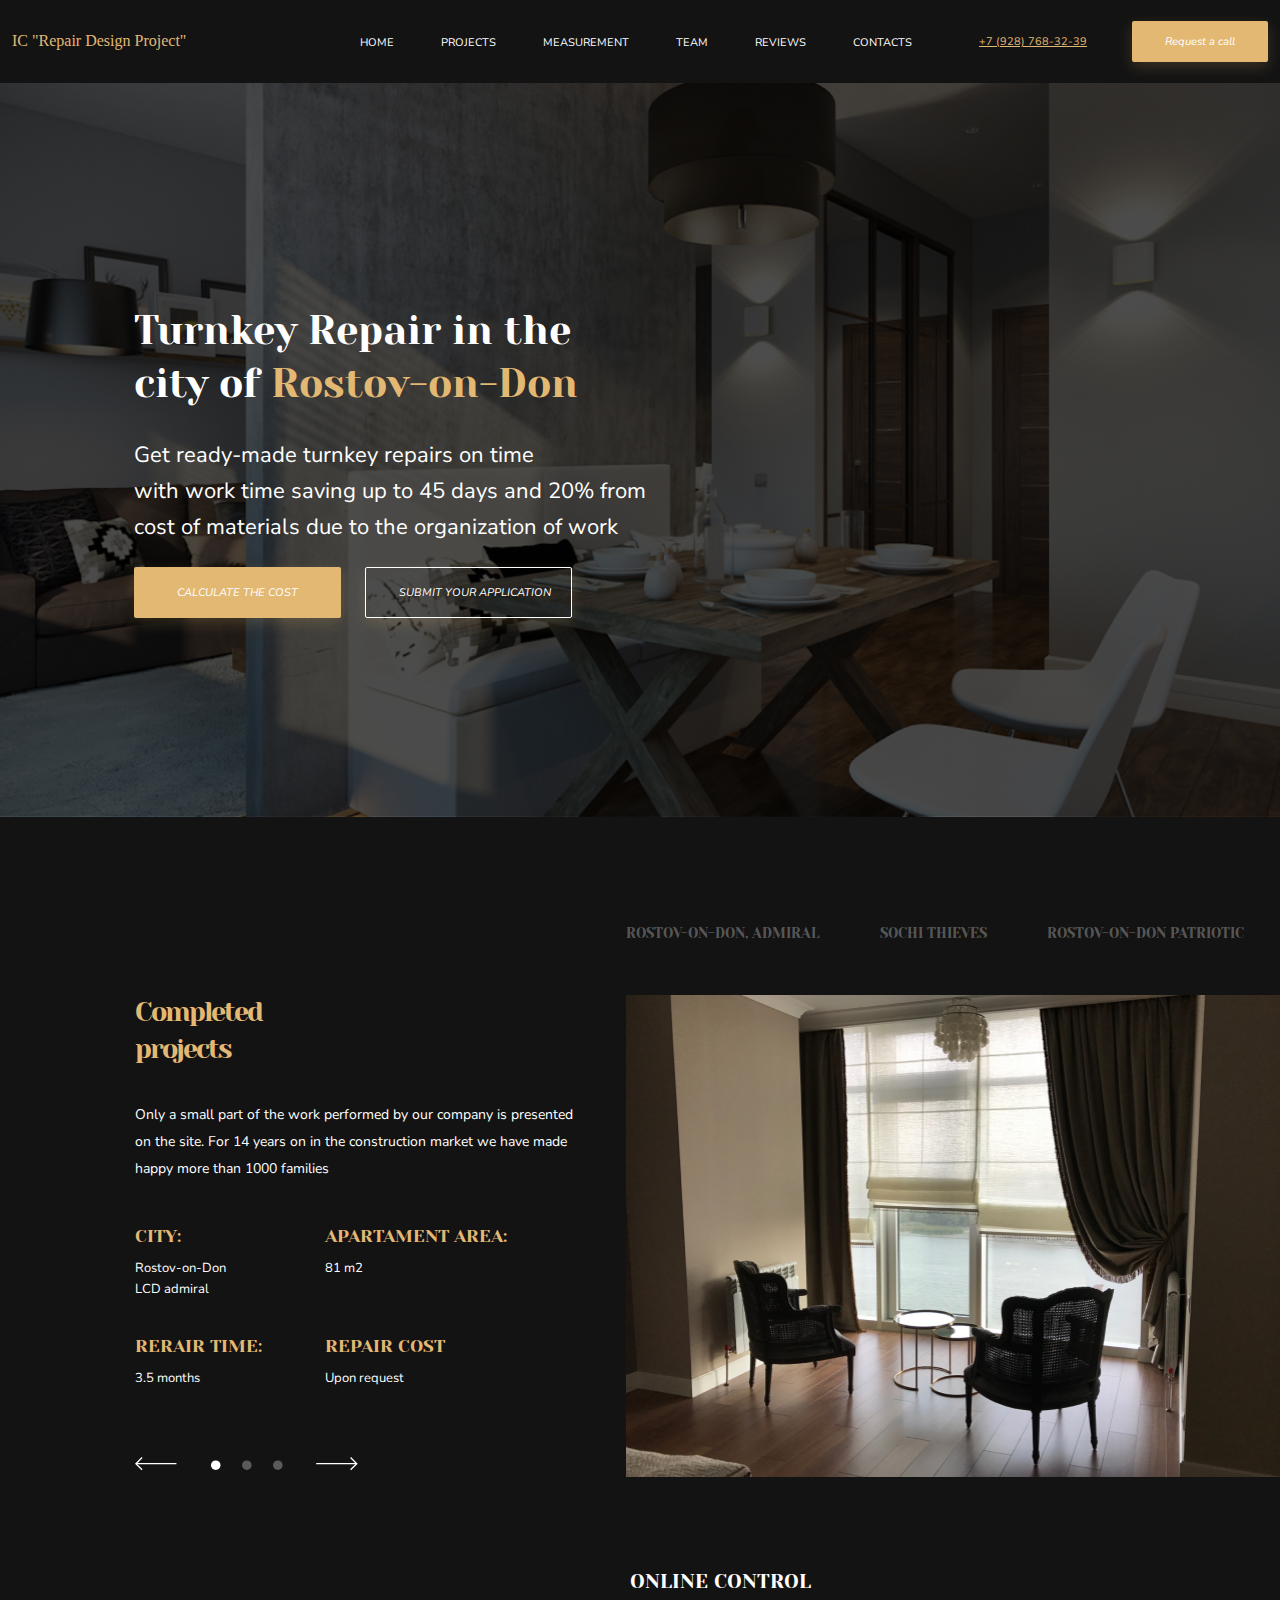
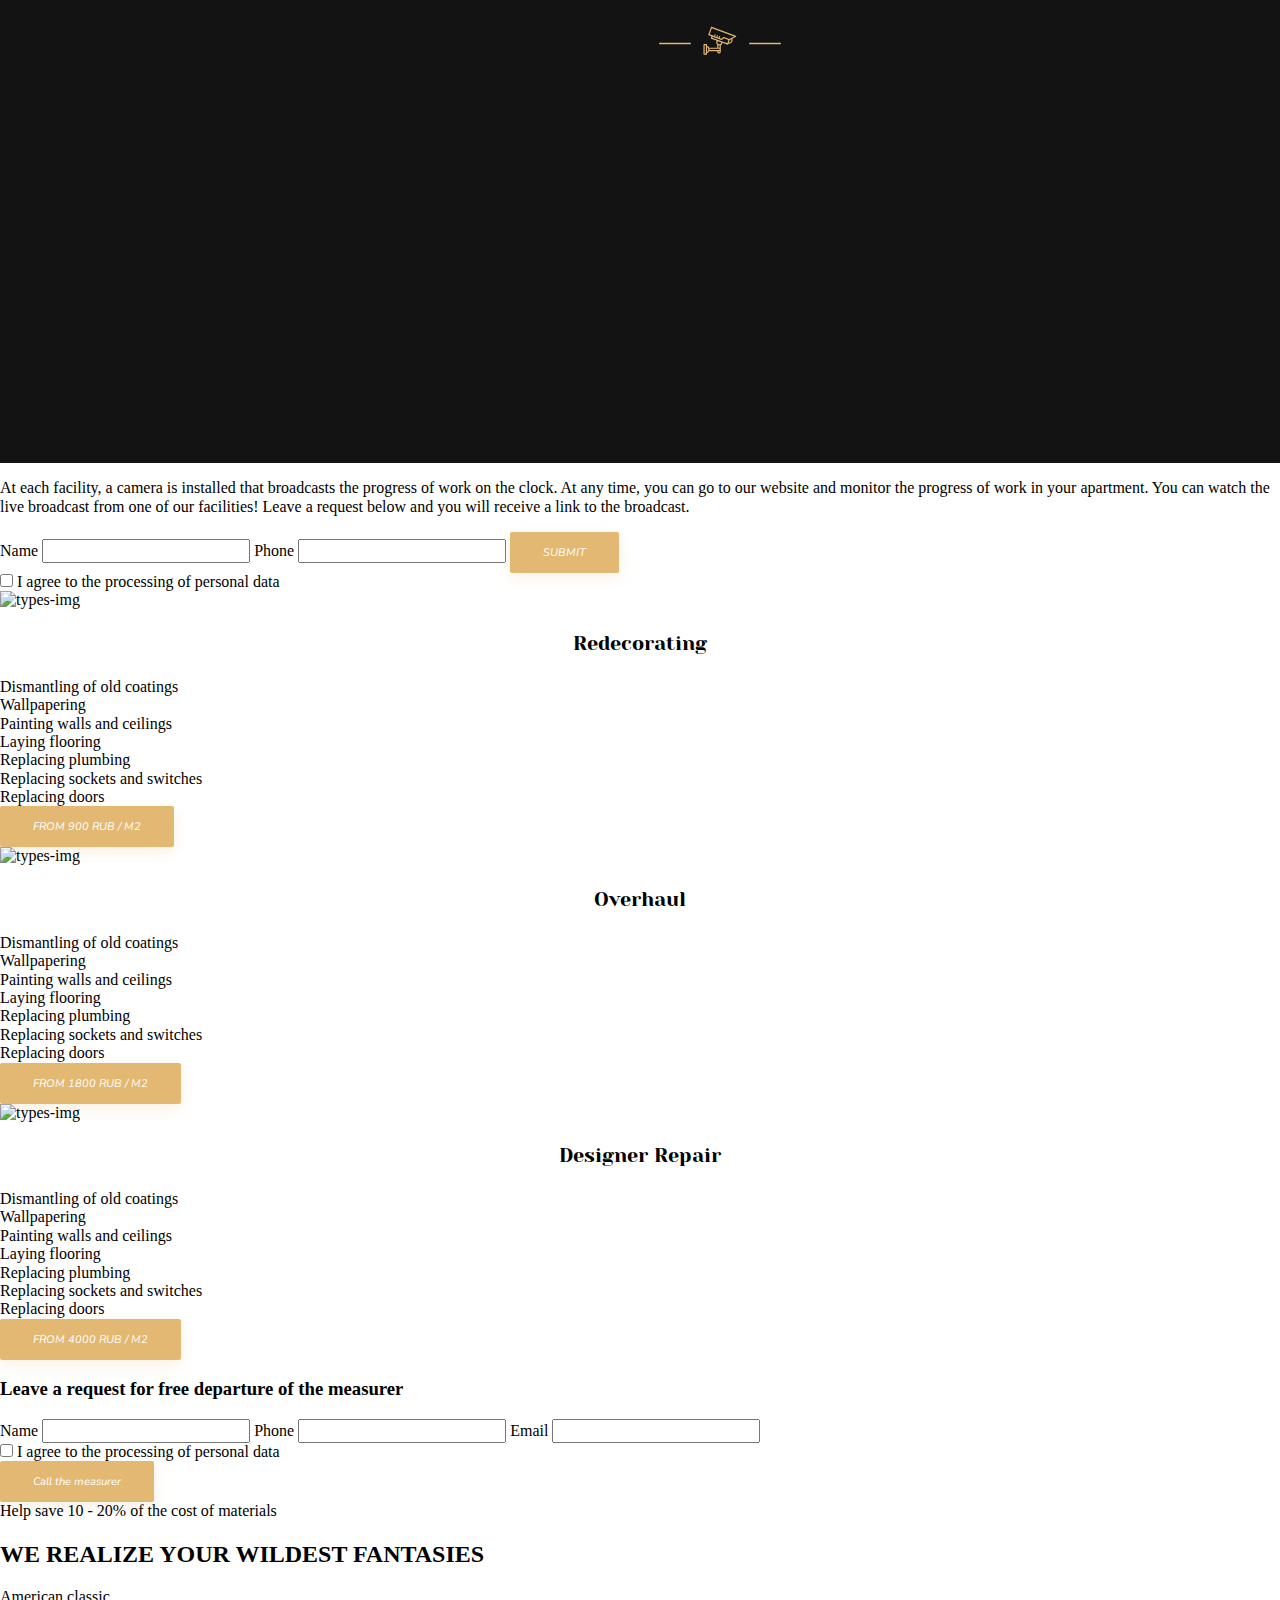
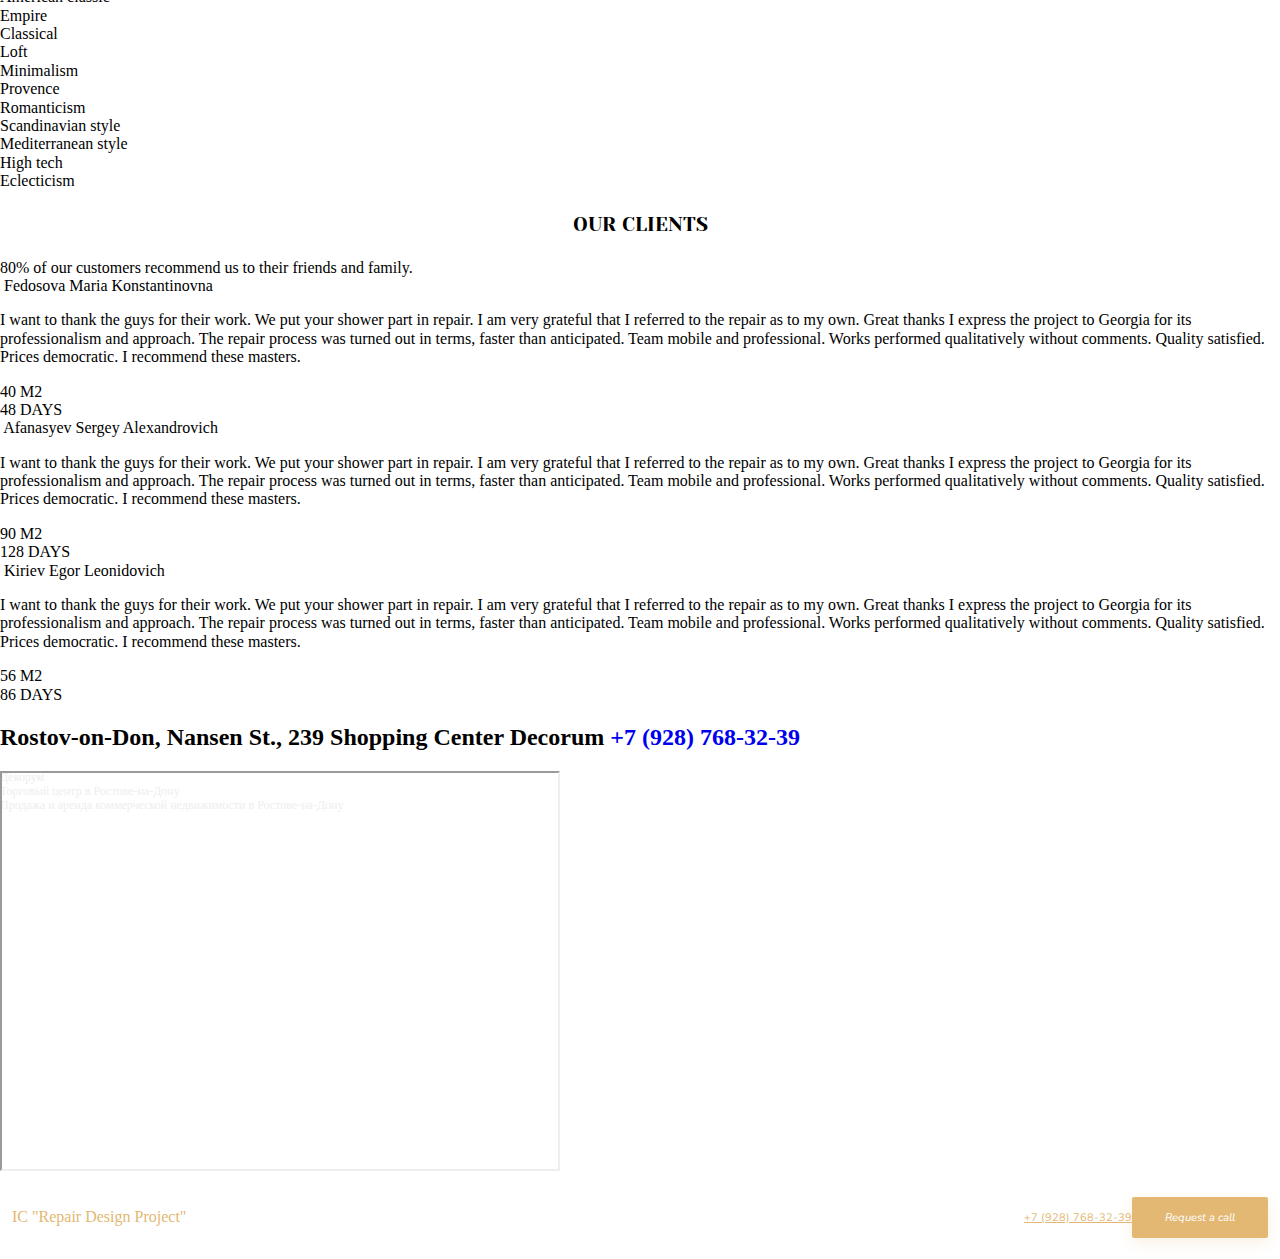
==== commit 7b250ea0: "update main.html and style" ====
--- a/main.html
+++ b/main.html
@@ -60,43 +60,50 @@
         <!-- Completed projects -->
         <section class="section-project">
             <div class="container section-project-contrainer">
-                <h2 class="tittle section-project-tittle">Completed projects</h2>
-                <p class="section-project-text">Only a small part of the work performed by our company is presented on the site. For 14 years on in the construction market we have made happy more than 1000 families</p>
-                <ul class="description-project-list">
-                    <li class="description-project-item">
-                        <h3 class="description-project-tittle">CITY:</h3>
-                        <span class="description-project-text">Rostov-on-Don LCD admiral</span>
-                    </li>
-                    <li class="description-project-item">
-                        <h3 class="description-project-tittle">APARTAMENT AREA:</h3>
-                        <span class="description-project-text">81 m2</span>
-                    </li>
-                    <li class="description-project-item">
-                        <h3 class="description-project-tittle">RERAIR TIME:</h3>
-                        <span class="description-project-text">3.5 months</span>
-                    </li>
-                    <li class="description-project-item">
-                        <h3 class="description-project-tittle">REPAIR COST</h3>
-                        <span class="description-project-text">Upon request</span>
-                    </li>
-                </ul>
-                <div class="slider">
-                    <div><!-- svg arrow left --></div>
-                    <ul class="slider-list">
-                        <li> <!-- svg dot --> </li>
-                        <li> <!-- svg dot --> </li>
-                        <li> <!-- svg dot --> </li>
+                <div class="section-project-content">
+                    <h2 class="title section-project-title">Completed projects</h2>
+                    <p class="section-project-text">Only a small part of the work performed by our company is presented on the site. For 14 years on in the construction market we have made happy more than 1000 families</p>
+                    <ul class="description-project-list">
+                        <li class="description-project-item">
+                            <h3 class="description-project-title">CITY:</h3>
+                            <div class="description-project-text description-project-text-city">Rostov-on-Don</div>
+                            <div class="description-project-text description-project-text-district">LCD admiral</div>
+                        </li>
+                        <li class="description-project-item">
+                            <h3 class="description-project-title">APARTAMENT AREA:</h3>
+                            <span class="description-project-text">81 m2</span>
+                        </li>
+                        <li class="description-project-item">
+                            <h3 class="description-project-title">RERAIR TIME:</h3>
+                            <span class="description-project-text">3.5 months</span>
+                        </li>
+                        <li class="description-project-item">
+                            <h3 class="description-project-title">REPAIR COST</h3>
+                            <span class="description-project-text">Upon request</span>
+                        </li>
                     </ul>
-                    <div><!-- svg arrow left --></div>
+                    <div class="slider">
+                        <img src="./img/vector-left.svg" alt="vector-left.svg">
+                        <ul class="slider-list">
+                            <li class="slider-item"><img src="./img/dot-white.svg" alt="dot-white.svg"></li>
+                            <li class="slider-item"><img src="./img/dot-grey.svg" alt="dot-grey.svg"></li>
+                            <li class="slider-item"><img src="./img/dot-grey.svg" alt="dot-grey.svg"></li>
+                        </ul>
+                        <img src="./img/vector-right.svg" alt="vector-right.svg">
+                    </div>
+                    <ul class="address-project-list">
+                        <li class="address-project-item">Rostov-on-Don, Admiral</li>
+                        <li class="address-project-item">Sochi Thieves</li>
+                        <li class="address-project-item">Rostov-on-Don Patriotic</li>
+                    </ul>
+                    <img src="./img/image-project.png" alt="project-img" class="project-img">
                 </div>
-                <ul class="address-project-list">
-                    <li class="address-project-item">Rostov-on-Don, Admiral</li>
-                    <li class="address-project-item">Sochi Thieves</li>
-                    <li class="address-project-item">Rostov-on-Don Patriotic</li>
-                </ul>
-                <img src="" alt="project-img" class="project-img">
                 <h3 class="subtitle section-project-subtitle">ONLINE CONTROL</h3>
-                <!-- svg cam -->
+                <div class="section-project-cam-svg">
+                    <img src="./img/line.svg" alt="line.svg">
+                    <img style="transform: translateY(10px); margin: 0 8px;" src="./img/cam.svg" alt="cam.svg">
+                    <img src="./img/line.svg" alt="line.svg">
+                </div>
             </div>
         </section>
         <!-- ONLINE CONTROL -->
@@ -202,7 +209,7 @@
         <!-- STYLES -->
         <section class="section-styles">
             <div class="container section-styles-sontainer">
-                <h2 class="section-styles-tittle">WE REALIZE YOUR WILDEST FANTASIES</h2>
+                <h2 class="section-styles-title">WE REALIZE YOUR WILDEST FANTASIES</h2>
                 <ul class="styles-list">
                     <li class="styles-item">American classic</li>
                     <li class="styles-item">Empire</li>
@@ -280,7 +287,7 @@
         <!-- ADDRESS -->
         <section class="section-address">
             <div class="container section-address-container">
-                <h2 class="section-address-tittle">Rostov-on-Don, Nansen St., 239 Shopping Center Decorum <a href="tel:+79287683239" class="section-address-phone-number">+7 (928) 768-32-39</a></h2>
+                <h2 class="section-address-title">Rostov-on-Don, Nansen St., 239 Shopping Center Decorum <a href="tel:+79287683239" class="section-address-phone-number">+7 (928) 768-32-39</a></h2>
                 <div class="section-address--map" style="position:relative;overflow:hidden;"><a href="https://yandex.ru/maps/org/dekorum/1113729703/?utm_medium=mapframe&utm_source=maps" style="color:#eee;font-size:12px;position:absolute;top:0px;">Декорум</a><a href="https://yandex.ru/maps/39/rostov-na-donu/category/shopping_mall/184108083/?utm_medium=mapframe&utm_source=maps" style="color:#eee;font-size:12px;position:absolute;top:14px;">Торговый центр в Ростове‑на‑Дону</a><a href="https://yandex.ru/maps/39/rostov-na-donu/category/sale_and_lease_of_commercial_real_estate/184107521/?utm_medium=mapframe&utm_source=maps" style="color:#eee;font-size:12px;position:absolute;top:28px;">Продажа и аренда коммерческой недвижимости в Ростове‑на‑Дону</a><iframe src="https://yandex.ru/map-widget/v1/?ll=39.723196%2C47.244730&mode=search&oid=1113729703&ol=biz&z=16.91" width="560" height="400" frameborder="1" allowfullscreen="true" style="position:relative;"></iframe></div>
             </div>
         </section>
--- a/css/style.css
+++ b/css/style.css
@@ -57,6 +57,8 @@
     text-align: center;
 }
 
+/* HEADER */
+
 .header {
     background-color: #131313;
 }
@@ -164,3 +166,137 @@
     background: rgba(0, 0, 0, 0);
     border: 1px solid #FFF;
 }
+
+/* COMPLETED PROJECTS */
+
+.section-project {
+    padding-top: 107px;
+    padding-bottom: 414px;
+    background: #131313;
+}
+
+.section-project-contrainer {
+    width: 1440px;
+}
+
+.section-project-content {
+    width: 1171px;
+    margin: auto auto;
+    display: flex;
+    flex-direction: column;
+    flex-wrap: wrap;
+    margin-bottom: 91px;
+    height: 553px;
+}
+
+.section-project-title {
+    margin-top: 69px;
+    margin-bottom: 34px;
+    max-width: 200px;
+}
+
+.section-project-text  {
+    margin-top: 0;
+    max-width: 441px;
+    margin-right: 50px;
+    margin-bottom: 42px;
+    font-family: Nunito Sans;
+    font-size: 14px;
+    font-weight: 400;
+    line-height: 27px;
+    letter-spacing: 0em;
+    text-align: left;
+    color: #FFF;
+}
+
+.description-project-list {
+    margin-bottom: 68px;
+    width: 380px;
+    display: flex;
+    flex-wrap: wrap;
+    row-gap: 34px;
+}
+
+.description-project-item {
+    flex: 1 1 50%;
+}
+
+.description-project-title {
+    margin-top: 0;
+    margin-bottom: 9px;
+    font-family: Yeseva One;
+    font-size: 18px;
+    font-weight: 400;
+    line-height: 25px;
+    letter-spacing: 0em;
+    text-align: left;
+    color: #E3B873;
+}
+
+.description-project-text {
+    font-family: Nunito Sans;
+    font-size: 13px;
+    font-weight: 400;
+    line-height: 21px;
+    letter-spacing: 0em;
+    text-align: top;
+    color: #FFF;
+}
+
+.slider-list{
+    display: inline;
+    margin-left: 29px;
+    margin-right: 29px;
+}
+
+.slider-item {
+    display: inline;
+}
+
+.slider-item:not(:last-child) {
+    margin-right: 17px;
+}
+
+.address-project-list{
+    display: flex;
+    flex-wrap: wrap;
+}
+
+.address-project-item {
+    margin-bottom: 52px;
+    font-family: 'Yeseva One';
+    font-style: normal;
+    font-weight: 400;
+    font-size: 14px;
+    line-height: 19px;
+    text-transform: uppercase;
+    color: rgba(255, 255, 255, 0.3);
+}
+
+.address-project-item:not(:last-child){
+    margin-right: 60px;
+}
+
+.address-project-item:hover {
+    margin-bottom: 50px;
+    color: #E3B873;
+    border-bottom: 1px solid #E3B873;
+}
+
+.section-project-subtitle {
+    color: #FFF;
+    margin-right: auto;
+    margin-left: auto;
+    text-align: center;
+}
+
+.section-project-cam-svg {
+    margin-right: auto;
+    margin-left: auto;
+    text-align: center;
+}
+
+.cam {
+    transform: translateY(10px);
+    margin: 0 8px;
+}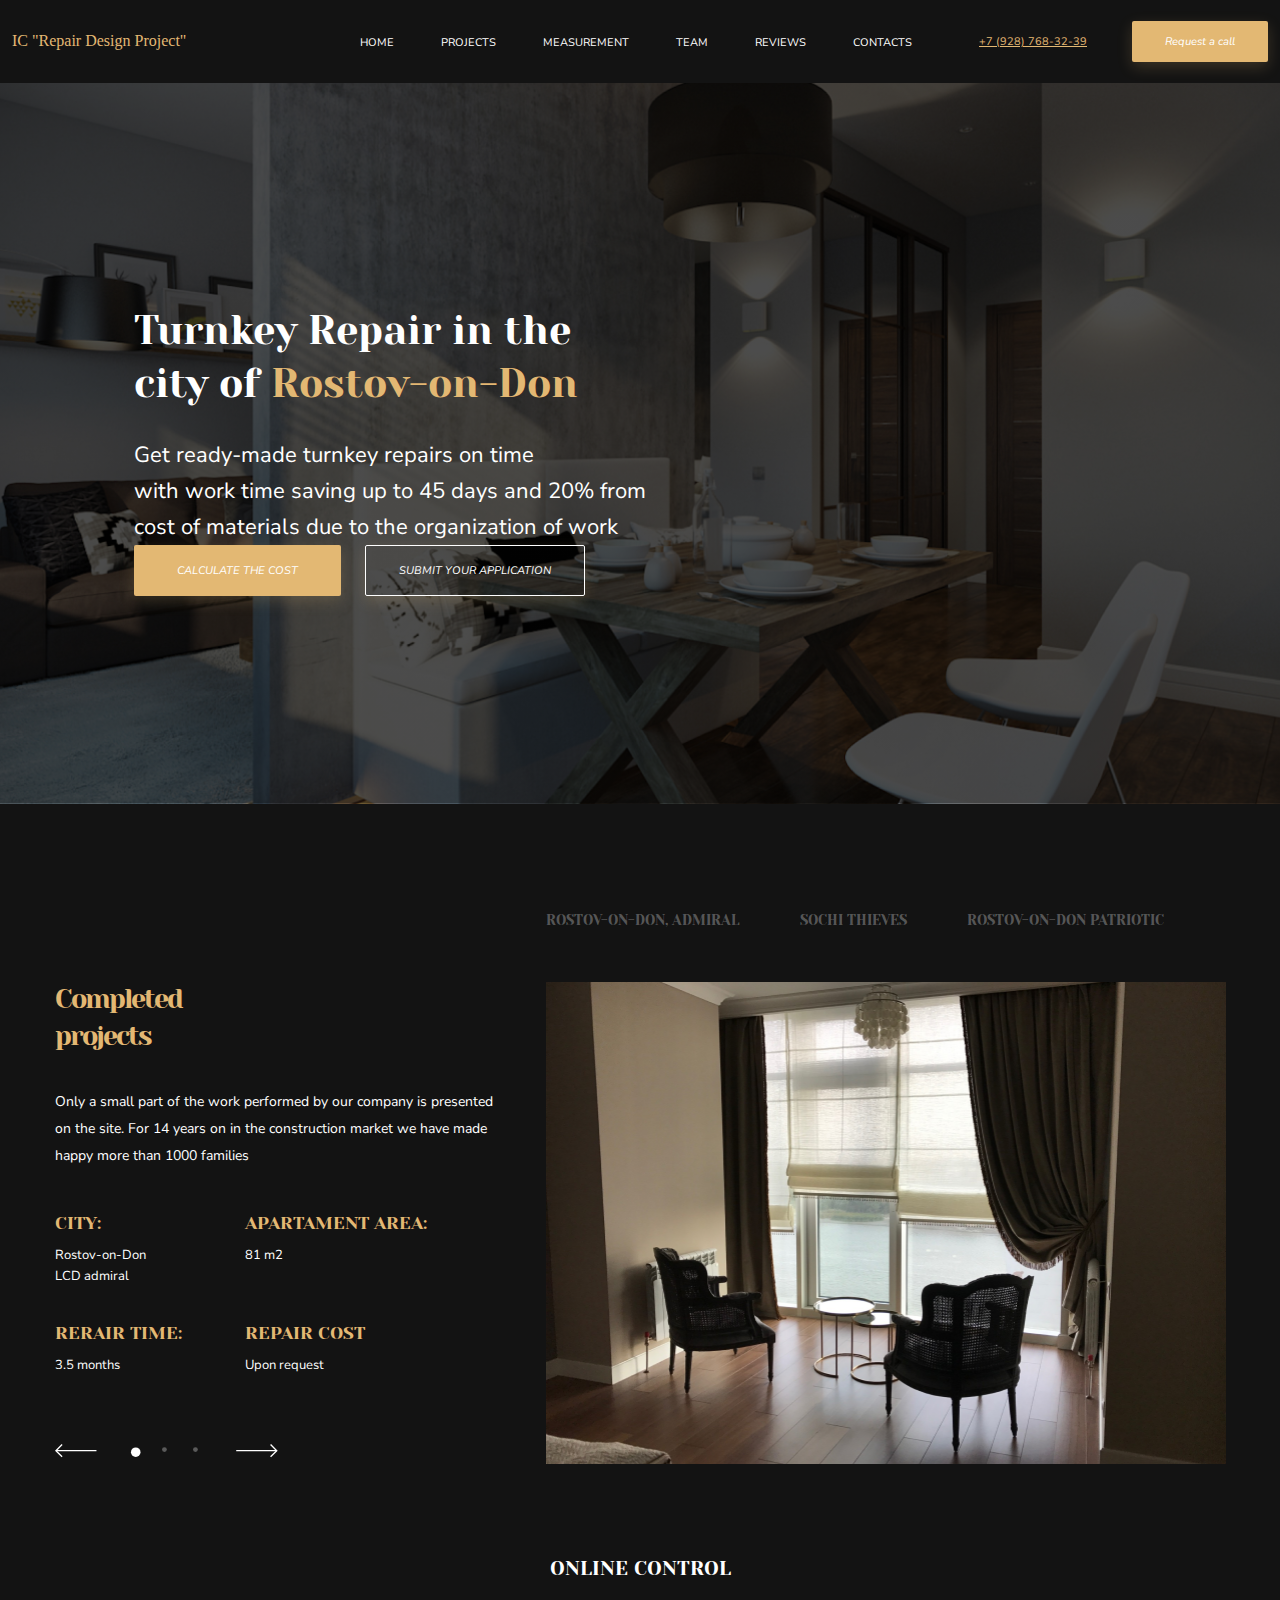
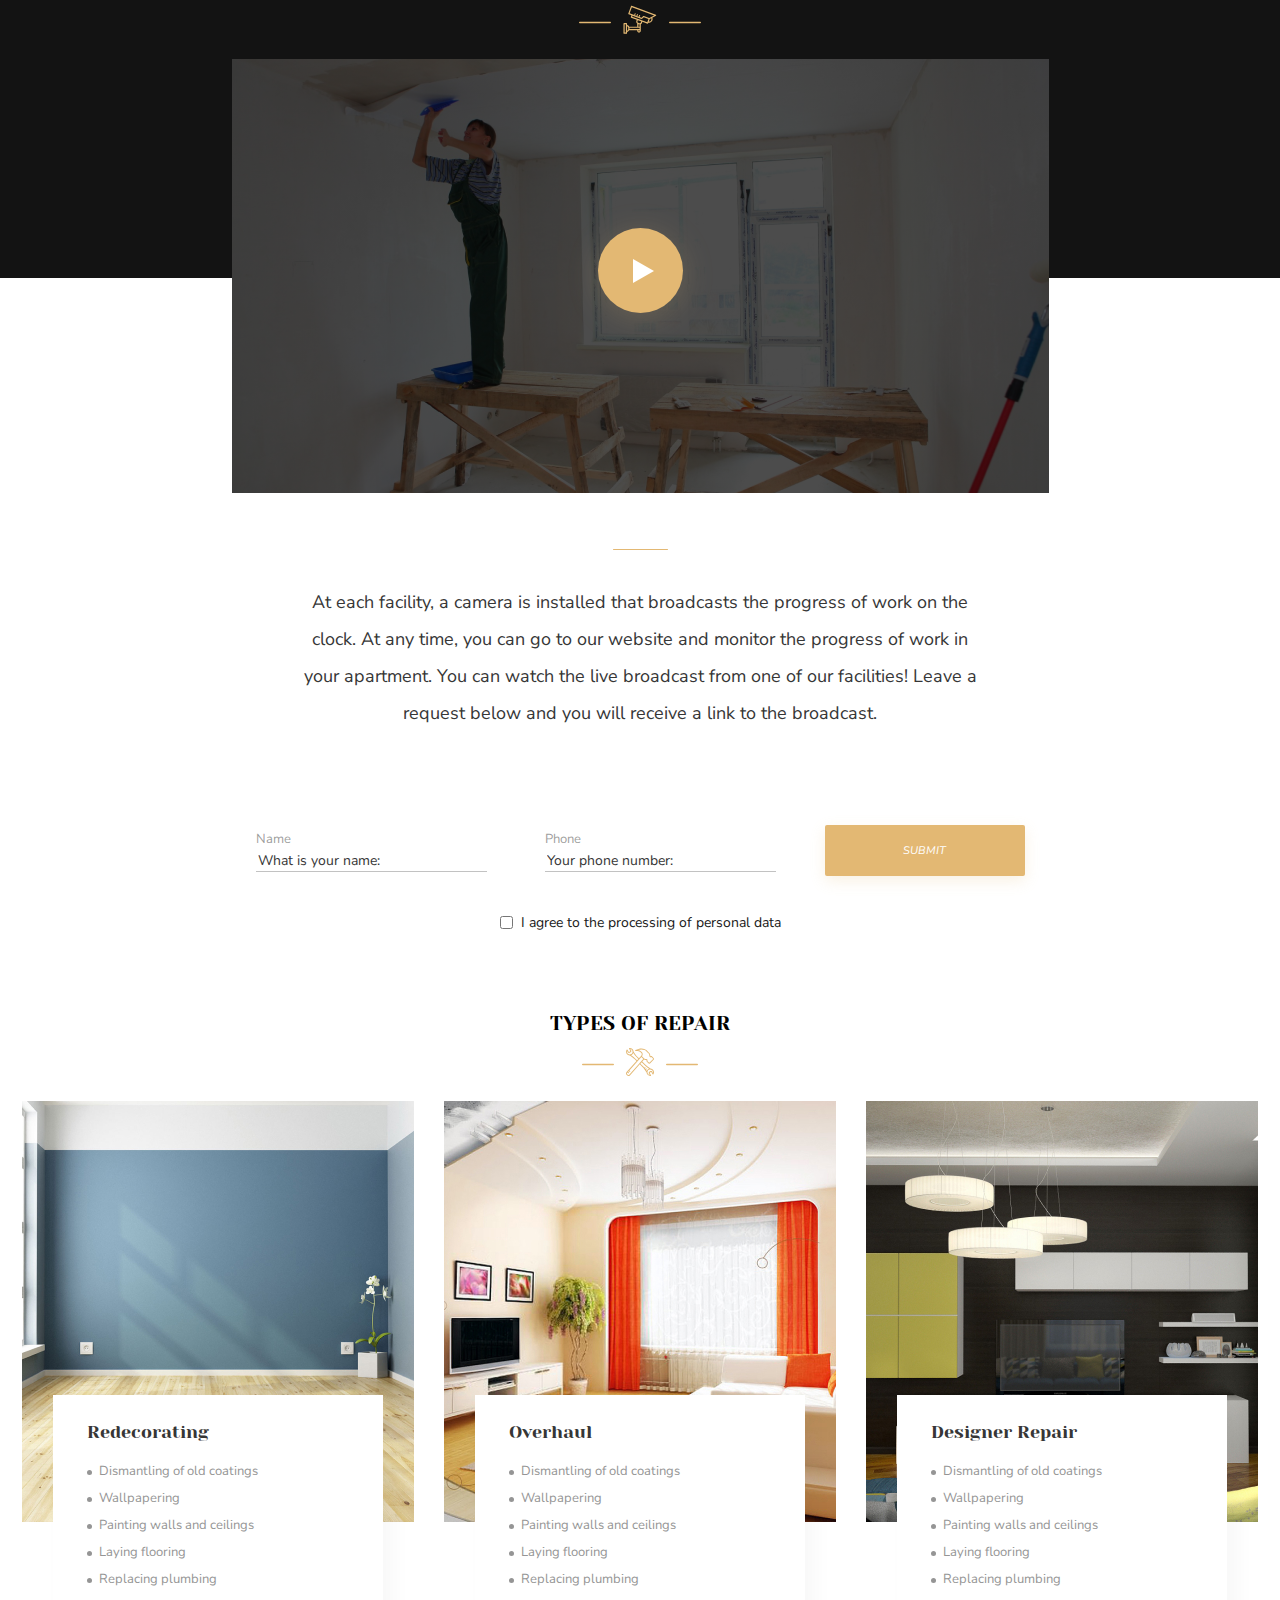
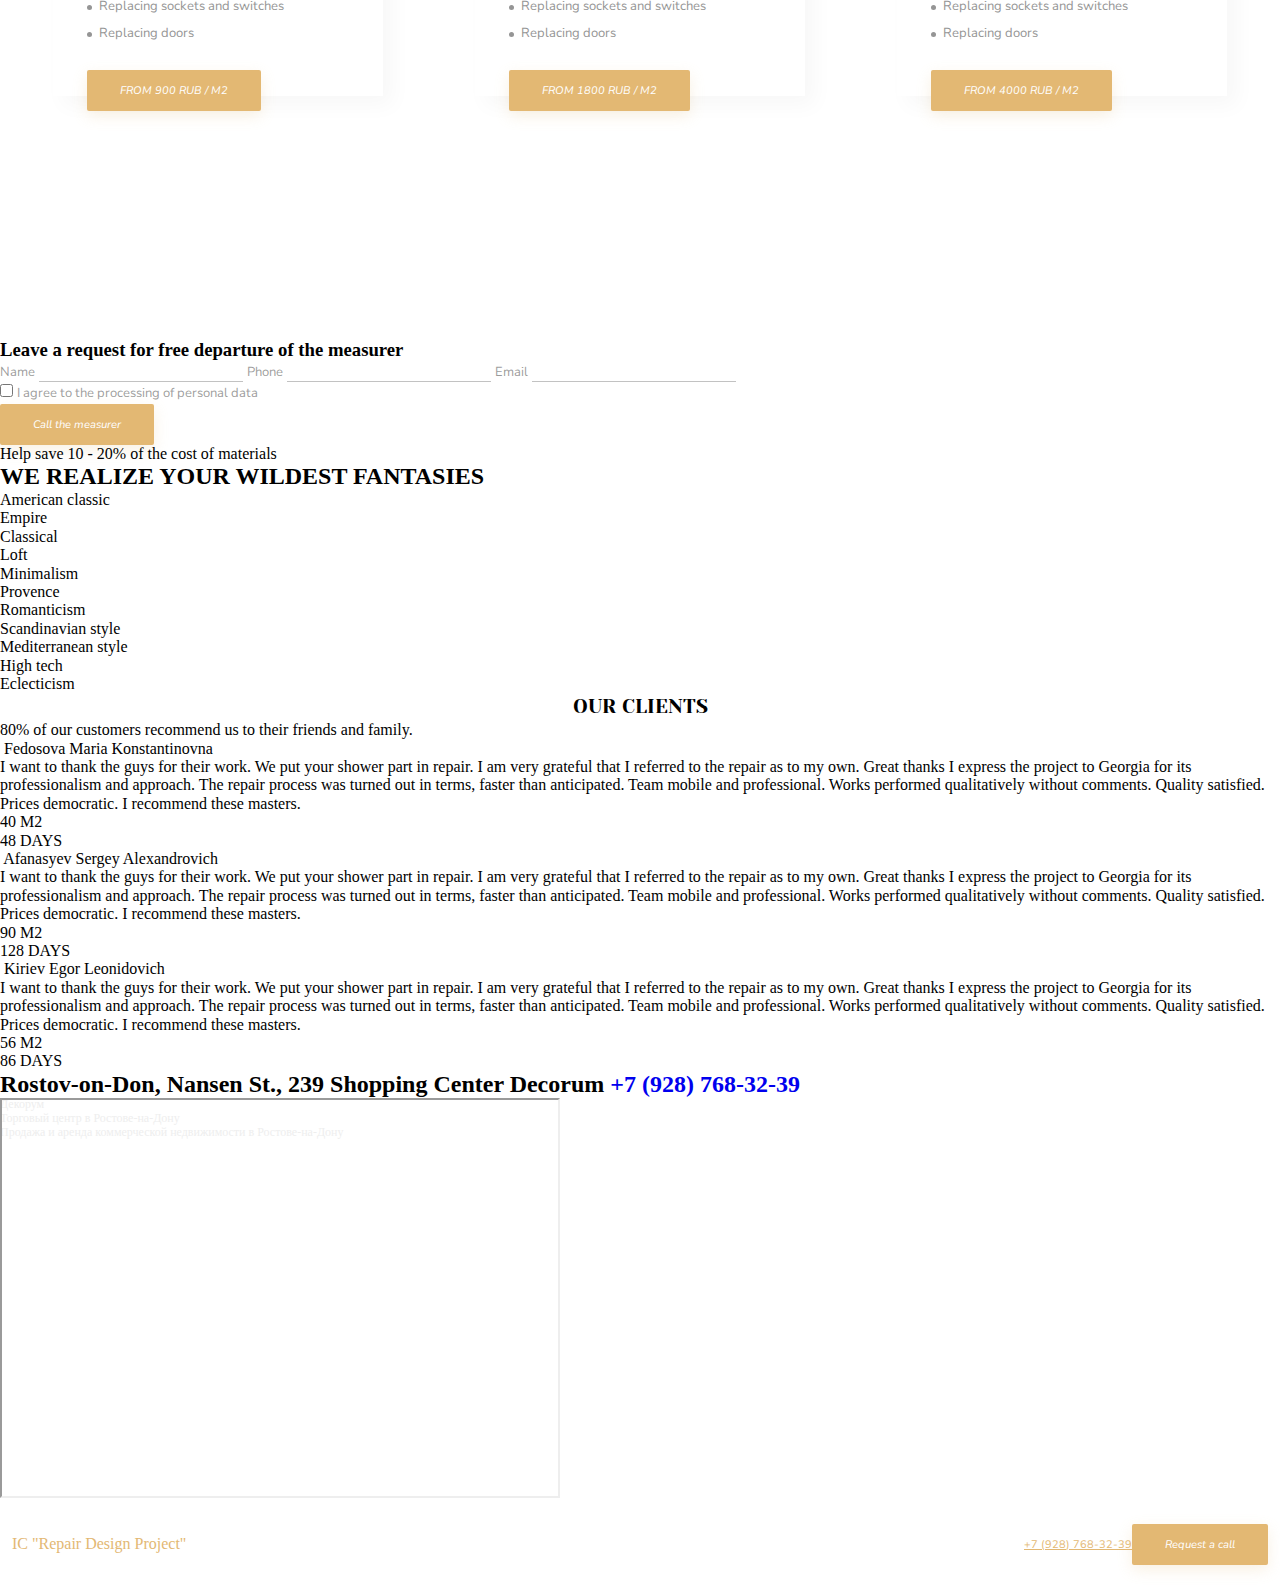
==== commit a7947443: "update main.html and style" ====
--- a/main.html
+++ b/main.html
@@ -99,28 +99,41 @@
                     <img src="./img/image-project.png" alt="project-img" class="project-img">
                 </div>
                 <h3 class="subtitle section-project-subtitle">ONLINE CONTROL</h3>
-                <div class="section-project-cam-svg">
+                <div style="text-align: center;" class="section-project-cam-svg">
                     <img src="./img/line.svg" alt="line.svg">
                     <img style="transform: translateY(10px); margin: 0 8px;" src="./img/cam.svg" alt="cam.svg">
                     <img src="./img/line.svg" alt="line.svg">
                 </div>
+                <div class="section-project-video">
+                    <button class="video-play-btn"></button>
+                    <video width="817" height="434" playsinline>
+                        <source src="" type="video/mp4">
+                        <source src="" type="video/webm">
+                    </video>
+                </div>
             </div>
         </section>
         <!-- ONLINE CONTROL -->
-        <section class="section-cam">
-            <div class="container section-cam-container">
-                <!-- svg line -->
-                <p class="section-cam-description">
+        <section class="section-online-control">
+            <div class="container section-online-control-container">
+                <hr style="margin: 0 auto; width: 55px; height: 1.5px; background: #E3B873; border-radius: 30px; border: none;">
+                <p class="section-online-control-description">
                     At each facility, a camera is installed that broadcasts the progress of work on the clock. At any time, you can go to our website and monitor the progress of work in your apartment. You can watch the live broadcast from one of our facilities! Leave a request below and you will receive a link to the broadcast.
                 </p>
-                <form action="" method="post" target="_blank">
-                    <label for="name">Name</label>
-                    <input id="name" name="name" type="text" required>
-                    <label for="phone" >Phone</label>
-                    <input id="phone" name="phone" type="number" required> 
-                    <input class="btn submit-btn" type="submit" value="SUBMIT"><br>
-                    <input type="checkbox" id="processing-personal-data" name="processing-personal-data" value="processing-personal-data">
-                    <label for="processing-personal-data">
+                <form action="" method="post" target="_blank" class="section-online-control-form">
+                    <div style="margin-right: 58px;">
+                        <label style="display: block;" for="section-online-control-name">Name</label>
+                        <input required type="text" name="name" placeholder="What is your name:" class="section-online-control-input" id="section-online-control-name">
+                    </div>
+                    <div style="margin-right: 49px;">
+                        <label style="display: block;" for="section-online-control-phone" >Phone</label>
+                        <input required type="tel" name="phone" placeholder="Your phone number:"class="section-online-control-input" id="section-online-control-phone"> 
+                    </div>
+                    <button type="submit" class="btn btn-submit section-online-control-btn-submit">
+                        SUBMIT
+                    </button>
+                    <input required type="checkbox" name="processing-personal-data" class="section-online-control-checkbox" id="section-online-control-checkbox">
+                    <label class="label-checkbox" for="section-online-control-checkbox">
                         I agree to the processing of personal data
                     </label>
                 </form>
@@ -129,11 +142,16 @@
         <!-- TYPES OF REPAIR -->
         <section class="section-types">
             <div class="container section-types-container">
+                <h3 class="subtitle section-types-subtitle">TYPES OF REPAIR</h3>
+                <div style="text-align: center;" class="section-types-svg">
+                    <img src="./img/line.svg" alt="line.svg">
+                    <img style="transform: translateY(10px); margin: 0 8px;" src="./img/repair.svg" alt="cam.svg">
+                    <img src="./img/line.svg" alt="line.svg">
+                </div>
                 <ul class="types-list">
                     <li class="types-item">
-                        <img class="types-img" src="" alt="types-img">
                         <div class="types-description">
-                            <h3 class="subtitle types-description-subtitle">Redecorating</h3>
+                            <h4 class="types-description-title">Redecorating</h4>
                             <ul class="types-description-list">
                                 <li class="types-description-item">Dismantling of old coatings</li>
                                 <li class="types-description-item">Wallpapering</li>
@@ -143,15 +161,12 @@
                                 <li class="types-description-item">Replacing sockets and switches</li>
                                 <li class="types-description-item">Replacing doors</li>
                             </ul>
-                        </div>
-                        <button class="btn types-btn">FROM 900 RUB / M2</button>
-                    </li>
-                </ul>
-                <ul class="types-list">
+                            <button class="btn types-description-btn">FROM 900 RUB / M2</button>
+                        </div>
+                    </li>
                     <li class="types-item">
-                        <img class="types-img" src="" alt="types-img">
                         <div class="types-description">
-                            <h3 class="subtitle types-description-subtitle">Overhaul</h3>
+                            <h4 class="types-description-title">Overhaul</h4>
                             <ul class="types-description-list">
                                 <li class="types-description-item">Dismantling of old coatings</li>
                                 <li class="types-description-item">Wallpapering</li>
@@ -161,15 +176,12 @@
                                 <li class="types-description-item">Replacing sockets and switches</li>
                                 <li class="types-description-item">Replacing doors</li>
                             </ul>
-                        </div>
-                        <button class="btn types-btn">FROM 1800 RUB / M2</button>
-                    </li>
-                </ul>
-                <ul class="types-list">
+                            <button class="btn types-description-btn">FROM 1800 RUB / M2</button>
+                        </div>
+                    </li>
                     <li class="types-item">
-                        <img class="types-img" src="" alt="types-img">
                         <div class="types-description">
-                            <h3 class="subtitle types-description-subtitle">Designer Repair</h3>
+                            <h4 class="types-description-title">Designer Repair</h4>
                             <ul class="types-description-list">
                                 <li class="types-description-item">Dismantling of old coatings</li>
                                 <li class="types-description-item">Wallpapering</li>
@@ -179,8 +191,8 @@
                                 <li class="types-description-item">Replacing sockets and switches</li>
                                 <li class="types-description-item">Replacing doors</li>
                             </ul>
-                        </div>
-                        <button class="btn types-btn">FROM 4000 RUB / M2</button>
+                            <button class="btn types-description-btn">FROM 4000 RUB / M2</button>
+                        </div>
                     </li>
                 </ul>
             </div>
@@ -190,17 +202,19 @@
             <div class="container section-request-conteiner">
                 <form action="" method="post" target="_blank">
                     <h3 class="form-title">Leave a request for free departure of the measurer</h3>
-                    <label for="name">Name</label>
-                    <input id="name" name="name" type="text" required>
-                    <label for="phone" >Phone</label>
-                    <input id="phone" name="phone" type="number" required> 
-                    <label for="email" >Email</label>
-                    <input id="email" name="email" type="email" required><br> 
-                    <input type="checkbox" id="processing-personal-data" name="processing-personal-data" value="processing-personal-data">
-                    <label for="processing-personal-data">
+                    <label for="section-request-name">Name</label>
+                    <input required type="text" name="name" class="section-request-input" id="section-request-name">
+                    <label for="section-request-phone" >Phone</label>
+                    <input required type="tel" name="phone" class="section-request-input" id="section-request-phone"> 
+                    <label for="section-request-email" >Email</label>
+                    <input required type="email" name="email" class="section-request-input" id="section-request-email"><br> 
+                    <input required type="checkbox" name="processing-personal-data" class="section-request-checkbox" id="section-request-checkbox">
+                    <label for="section-request-checkbox">
                         I agree to the processing of personal data
                     </label><br> 
-                    <input class="btn submit-btn" type="submit" value="Call the measurer">
+                    <button type="submit" class="btn btn-submit section-request-btn-submit">
+                        Call the measurer
+                    </button>
                 </form>
                 <!-- svg img -->
                 <span class="special-offers">Help save 10 - 20% of the cost of materials</span>
--- a/css/style.css
+++ b/css/style.css
@@ -1,5 +1,6 @@
 * {
     box-sizing: border-box;
+    margin: 0px;
 }
 
 img {
@@ -15,6 +16,31 @@
     margin: 0;
     list-style: none;
 }
+
+label {
+    text-align: start;
+    font-family: 'Nunito Sans';
+    font-style: normal;
+    font-weight: 400;
+    font-size: 13px;
+    line-height: 21px;
+    color: rgba(54, 54, 54, 0.5);
+}
+
+input {
+    border: none;
+    border-bottom: 1px solid rgba(54, 54, 54, 0.3);
+}
+
+input::placeholder {
+    font-family: 'Nunito Sans';
+    font-style: normal;
+    font-weight: 400;
+    font-size: 14px;
+    line-height: 23px;
+    color: #363636;
+}
+
 
 .container {
     max-width: 1440px;
@@ -28,7 +54,7 @@
     box-shadow: 0px 5px 15px rgba(227, 184, 115, 0.2);
     border-radius: 2px;
     border-style: none;
-    font-family: Nunito Sans;
+    font-family: 'Nunito Sans';
     font-size: 11px;
     font-style: italic;
     font-weight: 400;
@@ -39,7 +65,7 @@
 }
 
 .title {
-    font-family: Yeseva One;
+    font-family: 'Yeseva One';
     font-size: 27px;
     font-weight: 400;
     line-height: 37px;
@@ -49,7 +75,7 @@
 }
 
 .subtitle {
-    font-family: Yeseva One;
+    font-family: 'Yeseva One';
     font-size: 20px;
     font-weight: 400;
     line-height: 28px;
@@ -90,7 +116,7 @@
 }
 
 .nav-link {
-    font-family: Nunito Sans;
+    font-family: 'Nunito Sans';
     font-size: 11px;
     font-weight: 400;
     line-height: 15px;
@@ -100,7 +126,7 @@
 
 .header-phone-number {
     text-decoration: underline;
-    font-family: Nunito Sans;
+    font-family: 'Nunito Sans';
     font-size: 11px;
     font-weight: 400;
     line-height: 15px;
@@ -124,12 +150,11 @@
 
 .section-hero-content {
     width: 520px;
-    height: 305px;
     margin-left: 134px;
 }
 
 .section-hero-title {
-    font-family: Yeseva One;
+    font-family: 'Yeseva One';
     font-size: 40px;
     font-weight: 400;
     line-height: 53px;
@@ -143,7 +168,7 @@
 }
 
 .section-hero-text {
-    font-family: Nunito Sans;
+    font-family: 'Nunito Sans';
     font-size: 22px;
     font-weight: 400;
     line-height: 36px;
@@ -153,8 +178,8 @@
 }
 
 .btn-hero {
-    width: 207px;
-    height: 51px;
+    min-width: 207px;
+    min-height: 51px;
     white-space: nowrap;
 }
 
@@ -170,23 +195,20 @@
 /* COMPLETED PROJECTS */
 
 .section-project {
+    max-height: 1074px;
     padding-top: 107px;
     padding-bottom: 414px;
     background: #131313;
 }
 
-.section-project-contrainer {
-    width: 1440px;
-}
-
 .section-project-content {
-    width: 1171px;
-    margin: auto auto;
     display: flex;
     flex-direction: column;
     flex-wrap: wrap;
+    margin: auto auto;
     margin-bottom: 91px;
-    height: 553px;
+    max-width: 1171px;
+    max-height: 553px;
 }
 
 .section-project-title {
@@ -197,10 +219,10 @@
 
 .section-project-text  {
     margin-top: 0;
-    max-width: 441px;
     margin-right: 50px;
     margin-bottom: 42px;
-    font-family: Nunito Sans;
+    max-width: 441px;
+    font-family: 'Nunito Sans';
     font-size: 14px;
     font-weight: 400;
     line-height: 27px;
@@ -210,10 +232,10 @@
 }
 
 .description-project-list {
+    display: flex;
+    flex-wrap: wrap;
     margin-bottom: 68px;
     width: 380px;
-    display: flex;
-    flex-wrap: wrap;
     row-gap: 34px;
 }
 
@@ -224,7 +246,7 @@
 .description-project-title {
     margin-top: 0;
     margin-bottom: 9px;
-    font-family: Yeseva One;
+    font-family: 'Yeseva One';
     font-size: 18px;
     font-weight: 400;
     line-height: 25px;
@@ -234,7 +256,7 @@
 }
 
 .description-project-text {
-    font-family: Nunito Sans;
+    font-family: 'Nunito Sans';
     font-size: 13px;
     font-weight: 400;
     line-height: 21px;
@@ -284,19 +306,153 @@
 }
 
 .section-project-subtitle {
+    margin: 0 0 12px 0px;
     color: #FFF;
     margin-right: auto;
     margin-left: auto;
     text-align: center;
 }
 
-.section-project-cam-svg {
+.section-project-video {
+    position: relative;
+    width: 817px;
+    height: 434px;
+    margin-top: 31px;
     margin-right: auto;
     margin-left: auto;
     text-align: center;
-}
-
-.cam {
-    transform: translateY(10px);
-    margin: 0 8px;
+    background: linear-gradient(rgba(0, 0, 0, 0.7), rgba(0, 0, 0, 0.7)), url("../img/video-poster.png") no-repeat;
+}
+
+.video-play-btn {
+    position: absolute;
+    top: 0;
+    left: 0;
+    width: 100%;
+    height: 100%;
+    padding: 0 0 0 0;
+    z-index: 10;
+    background: url('../img/video-play-button.svg') 50% 50% no-repeat; 
+    border: none;   
+}
+
+/* ONLINE CONTROL */
+
+.section-online-control {
+    padding-top: 271px;
+    padding-bottom: 76px;
+}
+
+.section-online-control-container {
+    text-align: center;
+}
+
+.section-online-control-description {
+    margin: 34px auto 93px auto;
+    max-width: 680px;
+    min-height: 130px;
+    font-family: 'Nunito Sans';
+    font-style: normal;
+    font-weight: 400;
+    font-size: 18px;
+    line-height: 37px;
+    color: #363636;
+}
+
+.section-online-control-form {
+    display: flex;
+    max-width: 770px;
+    justify-content: center;
+    align-items: center;
+    flex-wrap: wrap;
+    margin-left: auto;
+    margin-right: auto;
+    row-gap: 35px;
+}
+
+.section-online-control-input {
+    width: 231px;
+}
+
+.section-online-control-btn-submit{
+    min-width: 200px;
+    min-height: 51px;
+}
+
+.label-checkbox{
+    margin-left: 8px;
+    font-family: 'Nunito Sans';
+    font-style: normal;
+    font-weight: 400;
+    font-size: 14px;
+    line-height: 23px;
+    color: #181818;
+}
+
+/* TYPES OF REPAIR */
+.section-types-container {
+    max-width: 1236px;
+}
+
+.types-list {
+    margin-top: 31px;
+    margin-bottom: 230px;
+    display: flex;
+    justify-content: space-between;
+    column-gap: 30px;
+}
+
+.types-item {
+    max-width: 392px;
+    min-height: 608px;
+    flex: 0 0 33.33%;
+    padding: 294px 31px 0px 31px;
+}
+
+.types-item:nth-child(1){
+    background: url('../img/types-img-1.jpg') no-repeat;
+}
+
+.types-item:nth-child(2){
+    background: url('../img/types-img-2.jpg') no-repeat;
+}
+
+.types-item:nth-child(3){
+    background: url('../img/types-img-3.jpg') no-repeat;
+}
+
+.types-description {
+    position: relative;
+    padding: 25px 29px 49px 34px;
+    background: #FFFFFF;
+    box-shadow: 10px 10px 20px rgba(0, 0, 0, 0.03);
+}
+
+.types-description-title {
+    margin-bottom: 13px;
+    font-family: 'Yeseva One';
+    font-style: normal;
+    font-weight: 400;
+    font-size: 18px;
+    line-height: 25px;
+    color: #363636;
+}
+
+.types-description-list {
+    list-style-image: url(../img/ellipse.svg);
+    list-style-position: inside;
+}
+
+.types-description-item {
+    font-family: 'Nunito Sans';
+    font-style: normal;
+    font-weight: 400;
+    font-size: 13px;
+    line-height: 27px;
+    color: #959595;
+}
+
+.types-description-btn {
+    position: absolute;
+    margin-top: 23px;
 }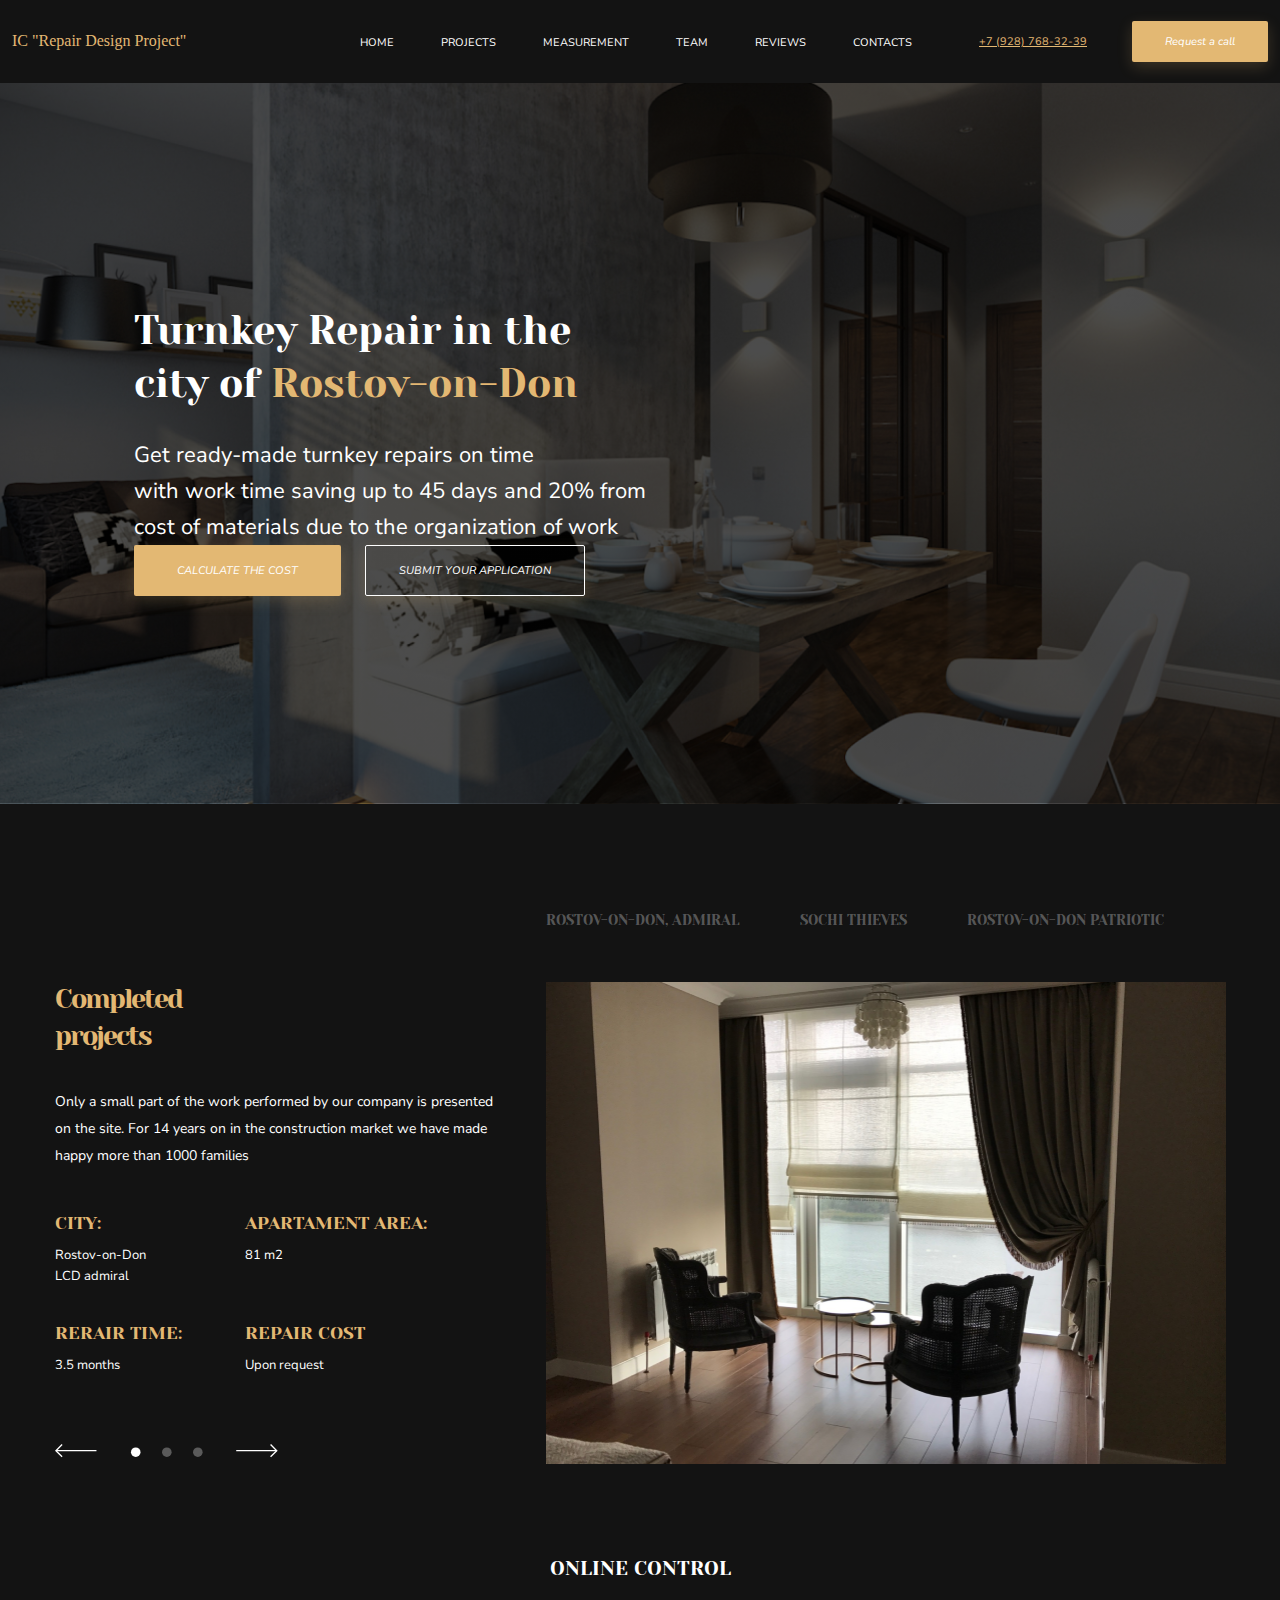
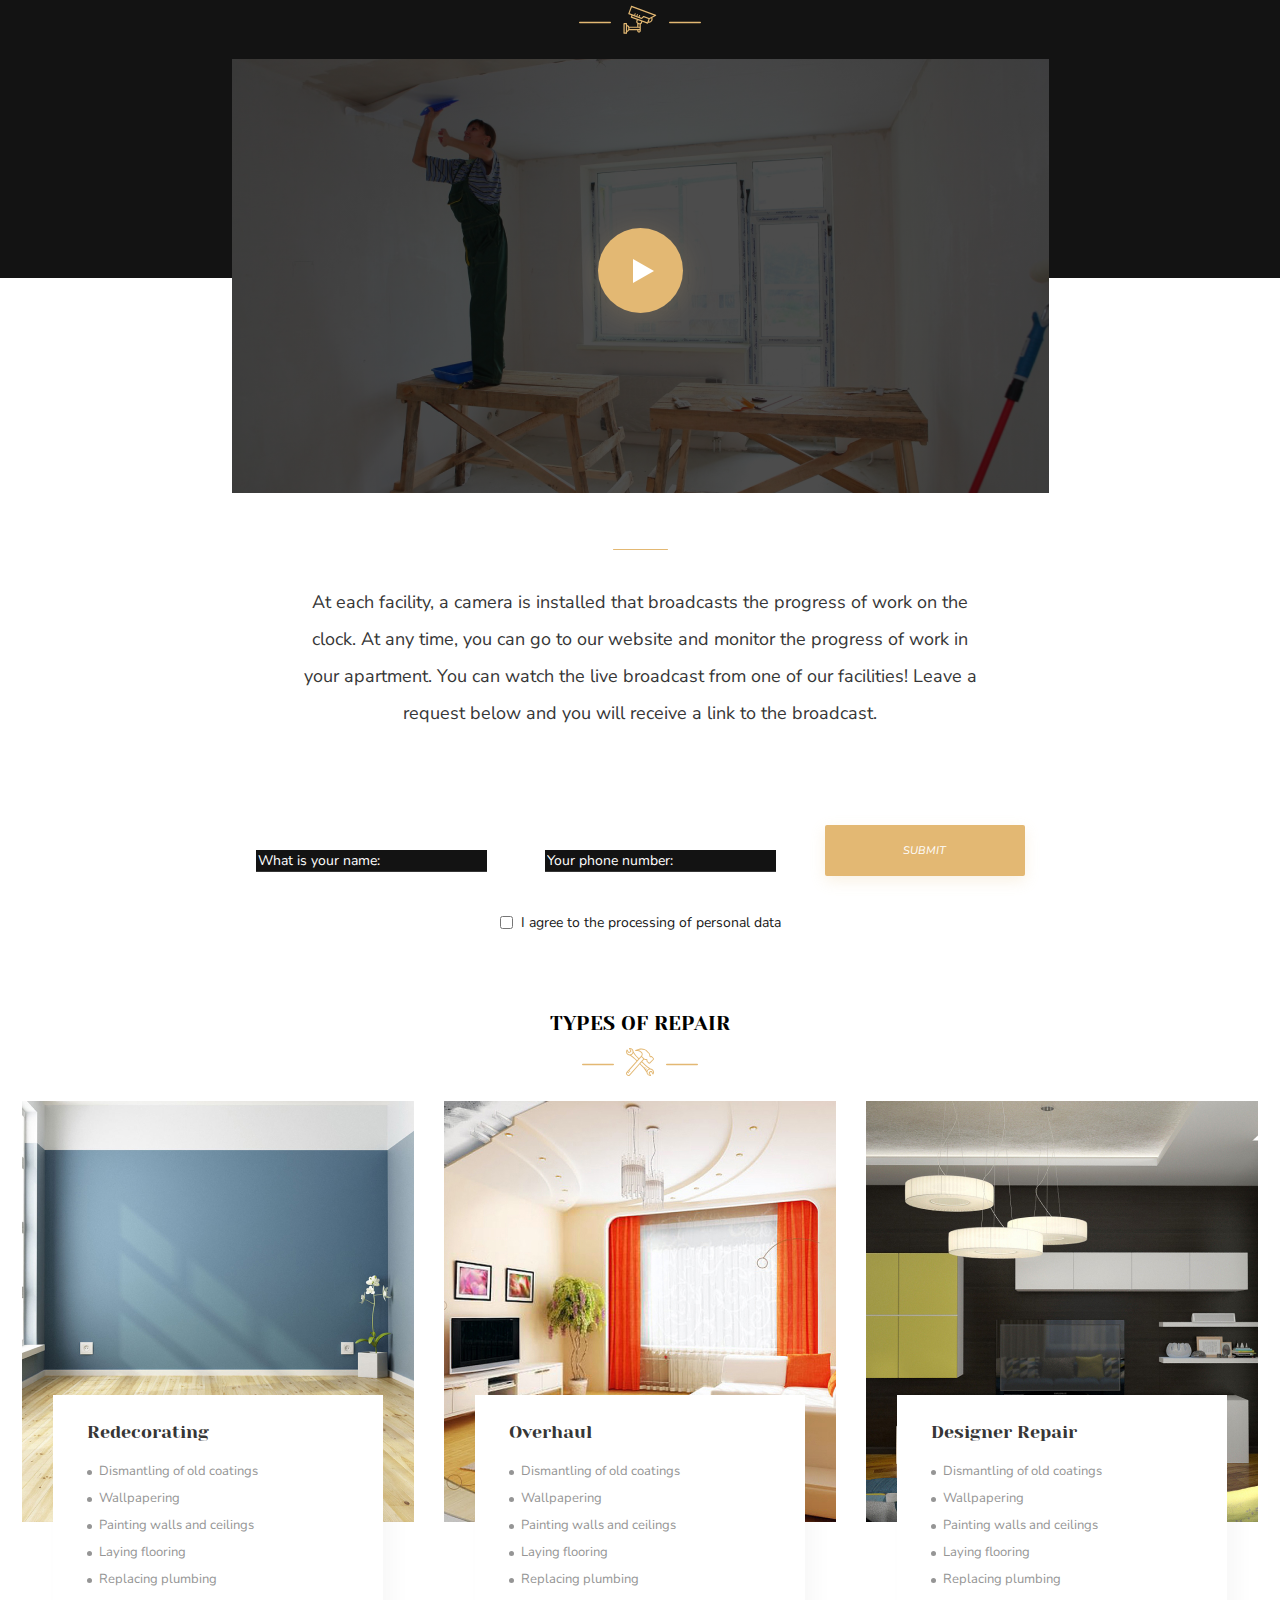
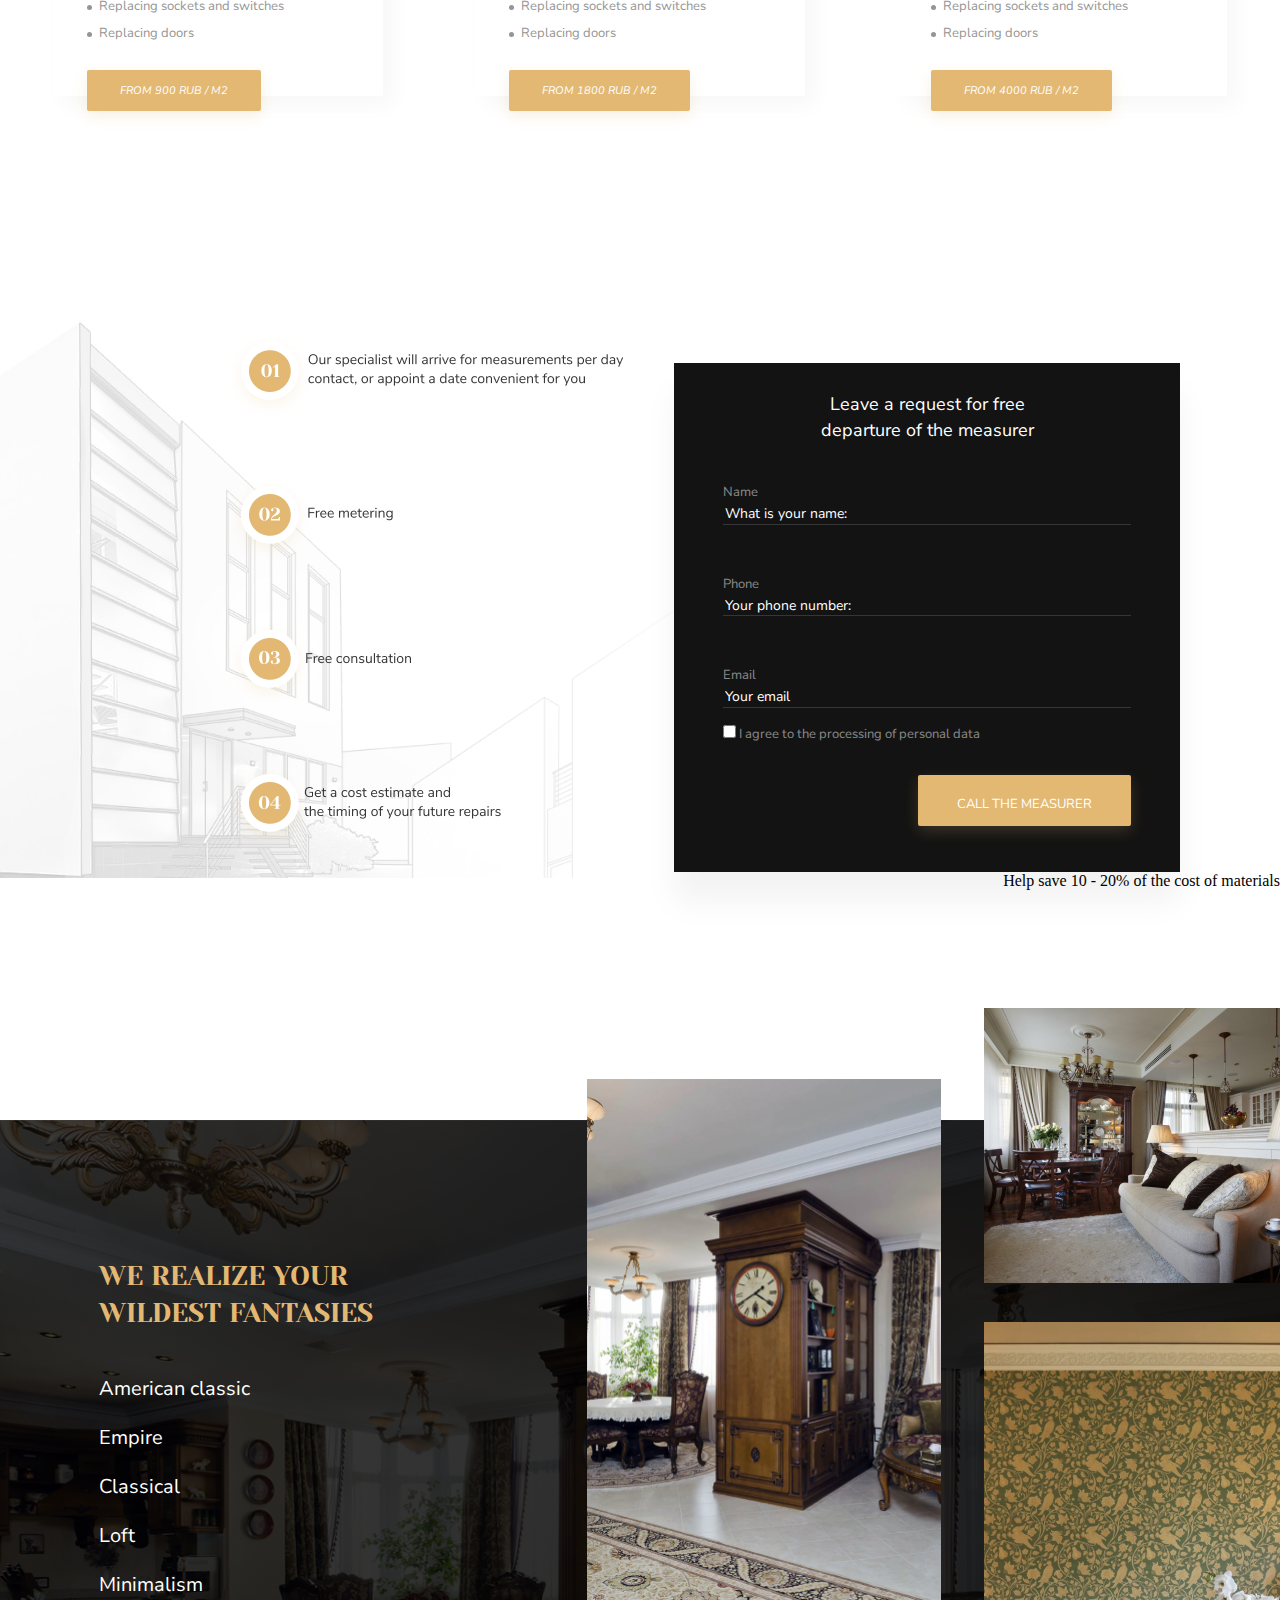
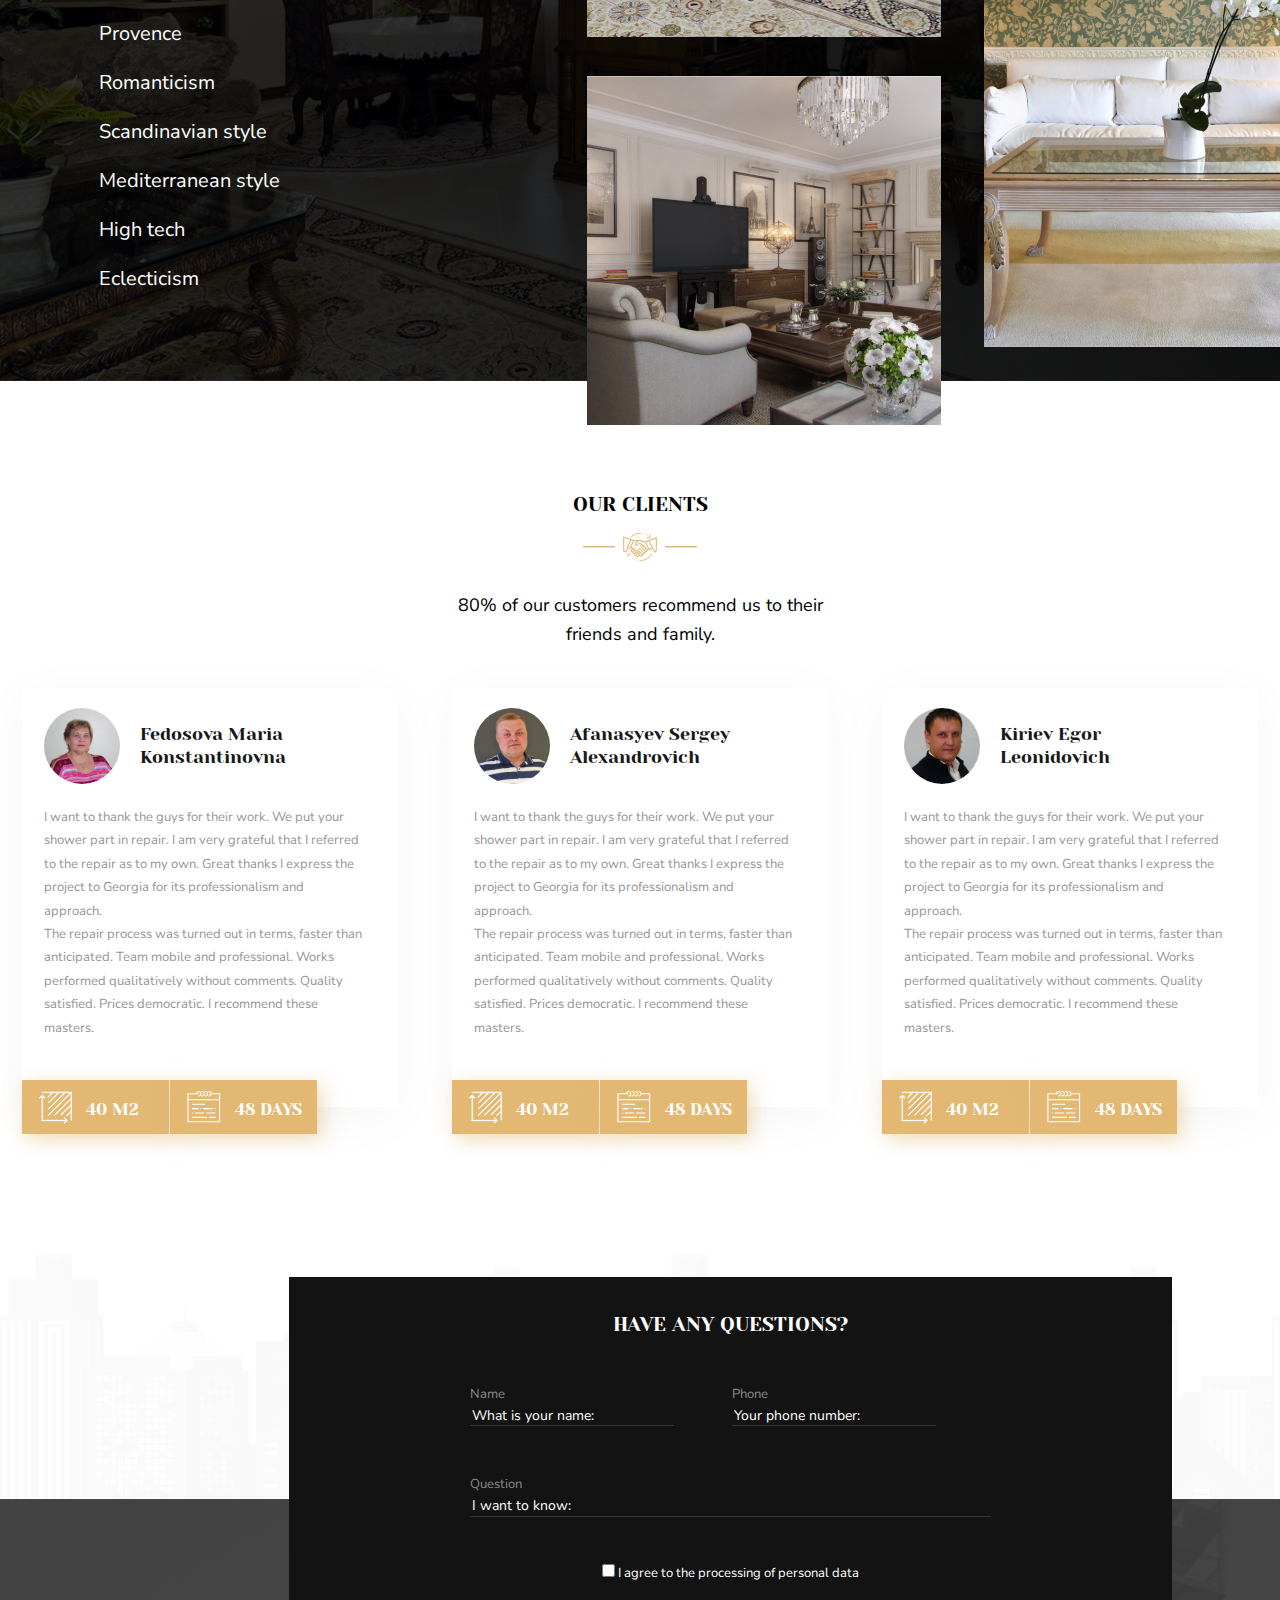
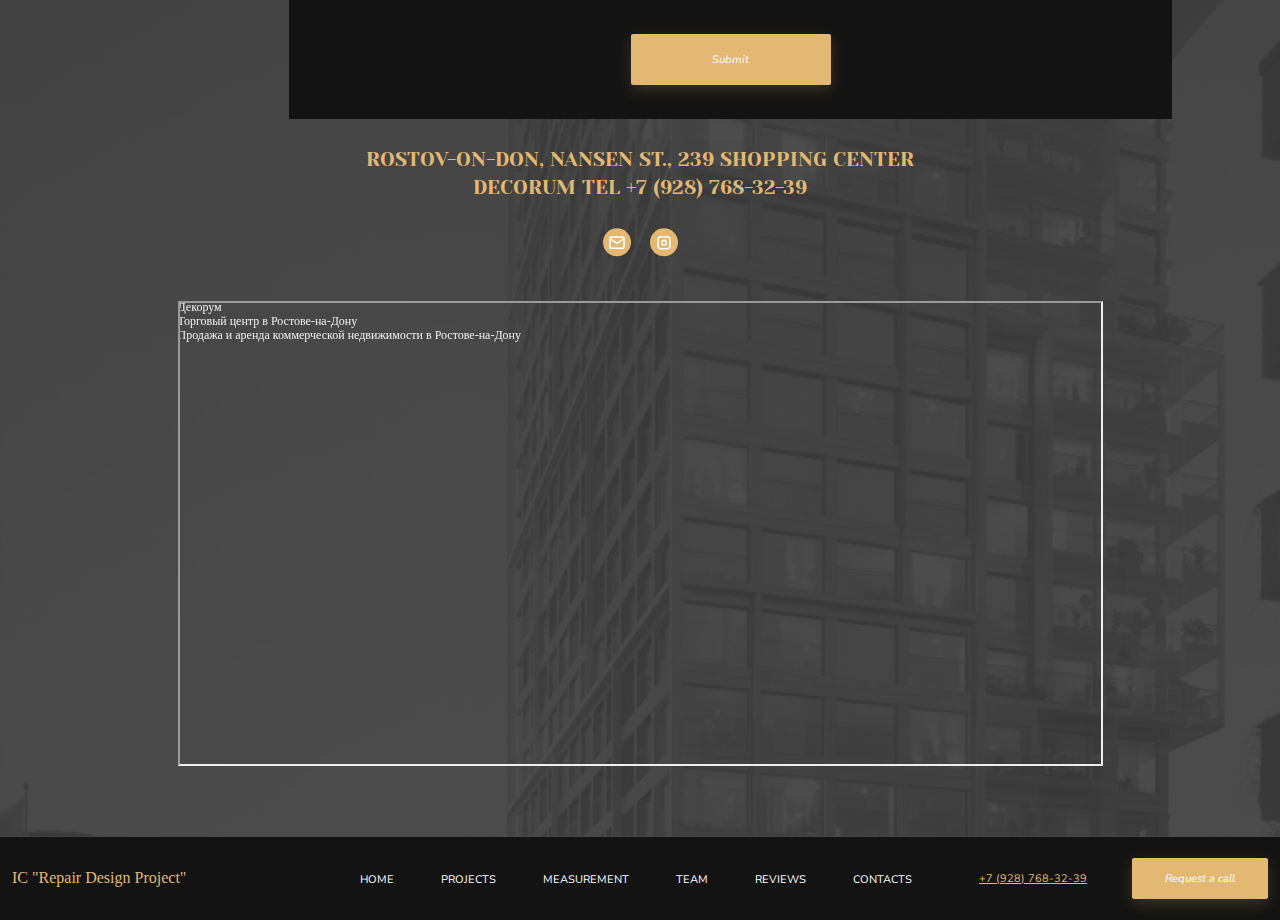
==== commit 767d2432: "update main.html and style" ====
--- a/main.html
+++ b/main.html
@@ -200,114 +200,157 @@
         <!-- REQUEST -->
         <section class="section-request">
             <div class="container section-request-conteiner">
-                <form action="" method="post" target="_blank">
-                    <h3 class="form-title">Leave a request for free departure of the measurer</h3>
-                    <label for="section-request-name">Name</label>
-                    <input required type="text" name="name" class="section-request-input" id="section-request-name">
-                    <label for="section-request-phone" >Phone</label>
-                    <input required type="tel" name="phone" class="section-request-input" id="section-request-phone"> 
-                    <label for="section-request-email" >Email</label>
-                    <input required type="email" name="email" class="section-request-input" id="section-request-email"><br> 
-                    <input required type="checkbox" name="processing-personal-data" class="section-request-checkbox" id="section-request-checkbox">
-                    <label for="section-request-checkbox">
-                        I agree to the processing of personal data
-                    </label><br> 
-                    <button type="submit" class="btn btn-submit section-request-btn-submit">
-                        Call the measurer
-                    </button>
-                </form>
-                <!-- svg img -->
-                <span class="special-offers">Help save 10 - 20% of the cost of materials</span>
-            </div>
-        </section>
-        <!-- STYLES -->
+                <div class="section-request-content">
+                    <form action="" method="post" target="_blank" class="section-request-form">
+                        <h3 class="section-request-form-title">Leave a request for free departure of the measurer</h3>
+                        <label for="section-request-name">Name</label>
+                        <input style="margin-bottom: 49px;" required type="text" name="name" placeholder="What is your name:" class="section-request-input" id="section-request-name">
+                        <label for="section-request-phone" >Phone</label>
+                        <input style="margin-bottom: 49px;" required type="tel" name="phone" placeholder="Your phone number:" class="section-request-input" id="section-request-phone"> 
+                        <label for="section-request-email" >Email</label>
+                        <input style="margin-bottom: 16px;" required type="email" name="email" placeholder="Your email" class="section-request-input" id="section-request-email"> 
+                        <label for="section-request-checkbox">
+                            <input required type="checkbox" name="processing-personal-data" class="section-request-checkbox" id="section-request-checkbox">
+                            I agree to the processing of personal data
+                        </label>
+                        <button type="submit" class="btn btn-submit section-request-btn-submit">
+                            Call the measurer
+                        </button>
+                    </form>
+                    <div>   
+                        <!-- svg img -->
+                        <span class="special-offers">Help save 10 - 20% of the cost of materials</span>
+                    </div>
+                </div>
+            </div>
+        </section>
+        <!-- SECTION-STYLES -->
         <section class="section-styles">
-            <div class="container section-styles-sontainer">
-                <h2 class="section-styles-title">WE REALIZE YOUR WILDEST FANTASIES</h2>
+            <div class="container section-styles-container">
+                <h2 class="title section-styles-title">WE REALIZE YOUR WILDEST FANTASIES</h2>
                 <ul class="styles-list">
-                    <li class="styles-item">American classic</li>
-                    <li class="styles-item">Empire</li>
-                    <li class="styles-item">Classical</li>
-                    <li class="styles-item">Loft</li>
-                    <li class="styles-item">Minimalism</li>
-                    <li class="styles-item">Provence</li>
-                    <li class="styles-item">Romanticism</li>
-                    <li class="styles-item">Scandinavian style</li>
-                    <li class="styles-item">Mediterranean style</li>
-                    <li class="styles-item">High tech</li>
-                    <li class="styles-item">Eclecticism</li>
-                </ul>
-                <!-- img style -->
-                <!-- img style -->
-                <!-- img style -->
-                <!-- img style -->
+                    <li class="styles-item"><a href="" class="styles-item-link">American classic</a></li>
+                    <li class="styles-item"><a href="" class="styles-item-link">Empire</a></li>
+                    <li class="styles-item"><a href="" class="styles-item-link">Classical</a></li>
+                    <li class="styles-item"><a href="" class="styles-item-link">Loft</a></li>
+                    <li class="styles-item"><a href="" class="styles-item-link">Minimalism</a></li>
+                    <li class="styles-item"><a href="" class="styles-item-link">Provence</a></li>
+                    <li class="styles-item"><a href="" class="styles-item-link">Romanticism</a></li>
+                    <li class="styles-item"><a href="" class="styles-item-link">Scandinavian style</a></li>
+                    <li class="styles-item"><a href="" class="styles-item-link">Mediterranean style</a></li>
+                    <li class="styles-item"><a href="" class="styles-item-link">High tech</a></li>
+                    <li class="styles-item"><a href="" class="styles-item-link">Eclecticism</a></li>
+                </ul>
+                <ul class="styles-img-list">
+                    <li class="styles-img-item"></li>
+                    <li class="styles-img-item"></li>
+                    <li class="styles-img-item"></li>
+                    <li class="styles-img-item"></li>
+                </ul>
             </div>
         </section>
         <!-- OUR CLIENTS -->
         <section class="section-our-clients">
             <div class="container section-our-clients-container">
                 <h3 class="subtitle section-our-clients-subtitle">OUR CLIENTS</h3>
-                <!-- svg -->
-                <span class="section-our-clients-text"->80% of our customers recommend us to their friends and family.</span>
+                <div class="section-our-clients-svg-icon">
+                    <img src="./img/our-clients.svg" alt="our-clients">
+                </div>
+                <span class="section-our-clients-text"->80% of our customers recommend us to their <br> friends and family.</span>
                 <ul class="clients-list">
                     <li class="clients-item">
-                        <img src="" alt="" class="clients-img">
-                        <span class="clients-fullname">Fedosova Maria Konstantinovna</span>
-                        <p class="clients-review">I want to thank the guys for their work. We put your shower part in repair. I am very grateful that I referred to the repair as to my own. Great thanks I express the project to Georgia for its professionalism and approach. The repair process was turned out in terms, faster than anticipated. Team mobile and professional. Works performed qualitatively without comments. Quality satisfied. Prices democratic. I recommend these masters.</p>
-                        <div class="client-description">
-                            <div class="clients-description-area">
-                                <!-- svg img -->
-                                <span class="clients-description-area-text">40 M2</span>
-                            </div>
-                            <div class="clients-description-peroid">
-                                <!-- svg img -->
-                                <span class="clients-description-peroid-text">48 DAYS</span>
-                            </div>
+                        <div class="clients-info">
+                            <img src="./img/client-img-1.jpg" alt="clients-img" class="clients-img">
+                            <span class="clients-fullname">Fedosova Maria Konstantinovna</span>
+                        </div>
+                        <p class="clients-review">I want to thank the guys for their work. We put your shower part in repair. I am very grateful that I referred to the repair as to my own. Great thanks I express the project to Georgia for its professionalism and approach.<br>The repair process was turned out in terms, faster than anticipated. Team mobile and professional. Works performed qualitatively without comments. Quality satisfied. Prices democratic. I recommend these masters.</p>
+                        <div class=" client-description clients-description-area">
+                            <img src="./img/our-clients-area.svg" alt="our-clients-area">
+                            <span class="clients-description-text">40 M2</span>
+                        </div>
+                        <div class=" client-description clients-description-peroid">
+                            <img src="./img/our-clients-period.svg" alt="our-clients-period">
+                            <span class="clients-description-text">48 DAYS</span>
                         </div>
                     </li>
                     <li class="clients-item">
-                        <img src="" alt="" class="clients-img">
-                        <span class="clients-fullname">Afanasyev Sergey Alexandrovich</span>
-                        <p class="clients-review">I want to thank the guys for their work. We put your shower part in repair. I am very grateful that I referred to the repair as to my own. Great thanks I express the project to Georgia for its professionalism and approach. The repair process was turned out in terms, faster than anticipated. Team mobile and professional. Works performed qualitatively without comments. Quality satisfied. Prices democratic. I recommend these masters.</p>
-                        <div class="client-description">
-                            <div class="clients-description-area">
-                                <!-- svg img -->
-                                <span class="clients-description-area-text">90 M2</span>
-                            </div>
-                            <div class="clients-description-peroid">
-                                <!-- svg img -->
-                                <span class="clients-description-peroid-text"> 128 DAYS</span>
-                            </div>
+                        <div class="clients-info">
+                            <img src="./img/client-img-2.jpg" alt="clients-img" class="clients-img">
+                            <span class="clients-fullname">Afanasyev Sergey Alexandrovich</span>
+                        </div>
+                        <p class="clients-review">I want to thank the guys for their work. We put your shower part in repair. I am very grateful that I referred to the repair as to my own. Great thanks I express the project to Georgia for its professionalism and approach.<br>The repair process was turned out in terms, faster than anticipated. Team mobile and professional. Works performed qualitatively without comments. Quality satisfied. Prices democratic. I recommend these masters.</p>
+                        <div class=" client-description clients-description-area">
+                            <img src="./img/our-clients-area.svg" alt="our-clients-area">
+                            <span class="clients-description-text">40 M2</span>
+                        </div>
+                        <div class=" client-description clients-description-peroid">
+                            <img src="./img/our-clients-period.svg" alt="our-clients-period">
+                            <span class="clients-description-text">48 DAYS</span>
                         </div>
                     </li>
                     <li class="clients-item">
-                        <img src="" alt="" class="clients-img">
-                        <span class="clients-fullname">Kiriev Egor Leonidovich</span>
-                        <p class="clients-review">I want to thank the guys for their work. We put your shower part in repair. I am very grateful that I referred to the repair as to my own. Great thanks I express the project to Georgia for its professionalism and approach. The repair process was turned out in terms, faster than anticipated. Team mobile and professional. Works performed qualitatively without comments. Quality satisfied. Prices democratic. I recommend these masters.</p>
-                        <div class="client-description">
-                            <div class="clients-description-area">
-                                <!-- svg img -->
-                                <span class="clients-description-area-text">56 M2</span>
-                            </div>
-                            <div class="clients-description-peroid">
-                                <!-- svg img -->
-                                <span class="clients-description-peroid-text">86 DAYS</span>
-                            </div>
-                        </div>
-                    </li>
-                </ul>
-            </div>
-        </section>
-        <!-- ADDRESS -->
-        <section class="section-address">
-            <div class="container section-address-container">
-                <h2 class="section-address-title">Rostov-on-Don, Nansen St., 239 Shopping Center Decorum <a href="tel:+79287683239" class="section-address-phone-number">+7 (928) 768-32-39</a></h2>
-                <div class="section-address--map" style="position:relative;overflow:hidden;"><a href="https://yandex.ru/maps/org/dekorum/1113729703/?utm_medium=mapframe&utm_source=maps" style="color:#eee;font-size:12px;position:absolute;top:0px;">Декорум</a><a href="https://yandex.ru/maps/39/rostov-na-donu/category/shopping_mall/184108083/?utm_medium=mapframe&utm_source=maps" style="color:#eee;font-size:12px;position:absolute;top:14px;">Торговый центр в Ростове‑на‑Дону</a><a href="https://yandex.ru/maps/39/rostov-na-donu/category/sale_and_lease_of_commercial_real_estate/184107521/?utm_medium=mapframe&utm_source=maps" style="color:#eee;font-size:12px;position:absolute;top:28px;">Продажа и аренда коммерческой недвижимости в Ростове‑на‑Дону</a><iframe src="https://yandex.ru/map-widget/v1/?ll=39.723196%2C47.244730&mode=search&oid=1113729703&ol=biz&z=16.91" width="560" height="400" frameborder="1" allowfullscreen="true" style="position:relative;"></iframe></div>
-            </div>
-        </section>
+                        <div class="clients-info">
+                            <img src="./img/client-img-3.jpg" alt="clients-img" class="clients-img">
+                            <span class="clients-fullname">Kiriev Egor Leonidovich</span>
+                        </div>
+                        <p class="clients-review">I want to thank the guys for their work. We put your shower part in repair. I am very grateful that I referred to the repair as to my own. Great thanks I express the project to Georgia for its professionalism and approach.<br>The repair process was turned out in terms, faster than anticipated. Team mobile and professional. Works performed qualitatively without comments. Quality satisfied. Prices democratic. I recommend these masters.</p>
+                        <div class=" client-description clients-description-area">
+                            <img src="./img/our-clients-area.svg" alt="our-clients-area">
+                            <span class="clients-description-text">40 M2</span>
+                        </div>
+                        <div class=" client-description clients-description-peroid">
+                            <img src="./img/our-clients-period.svg" alt="our-clients-period">
+                            <span class="clients-description-text">48 DAYS</span>
+                        </div>
+                    </li>
+                </ul>
+            </div>
+            <div class="section-our-clients-bg"></div>
+        </section>
+        <!-- ANY QUESTIONS -->
+        <section class="section-any-questions">
+            <div class="container section-any-questions-container">
+                <form action="" method="post" target="_blank" class="any-questions-form">
+                    <h3 class="any-questions-form-title">have any questions?</h3>
+                    <div class="form-block form-block-name">
+                        <label for="any-questions-name">Name</label>
+                        <input required type="text" name="name" placeholder="What is your name:" class="any-questions-input" id="any-questions-name">
+                    </div>
+                    <div class="form-block form-block-phone">
+                        <label for="any-questions-phone" >Phone</label>
+                        <input required type="tel" name="phone" placeholder="Your phone number:" class="any-questions-input" id="any-questions-phone"> 
+                    </div>
+                    <div class="form-block form-block-question">    
+                        <label for="any-questions-question" >Question</label>
+                        <input required type="text" name="question" placeholder="I want to know:" class="any-questions-input" id="any-questions-email"> 
+                    </div>
+                    <div class="form-block form-block-checkbox">
+                        <label for="any-questions-checkbox" class="any-questions-checkbox-label">
+                            <input required type="checkbox" name="processing-personal-data" class="any-questions-checkbox" id="any-questions-checkbox">
+                            I agree to the processing of personal data
+                        </label>
+                    </div>
+                    <button type="submit" class="btn btn-submit any-questions-btn-submit">
+                        Submit
+                    </button>
+                </form>
+            </div>
+        </section>
+
     </main>
 
-    <footer>
+    <footer class="footer"> 
+        <div class="container section-address-container">
+            <h2 class="title section-address-title">Rostov-on-Don, Nansen St., 239 Shopping Center Decorum TEL <a href="tel:+79287683239" class="section-address-phone-number">+7 (928) 768-32-39</a></h2>
+            <div class="section-address-icon">
+                <a class="section-address-icon-email" href=""><img src="./img/icon-email.svg" alt="icon-email"></a>
+                <a class="section-address-icon-social" href=""><img src="./img/icon-social.svg" alt="icon-social"></a>
+            </div>
+            <div class="section-address-map" style="position:relative;overflow:hidden;"><a href="https://yandex.ru/maps/org/dekorum/1113729703/?utm_medium=mapframe&utm_source=maps" style="color:#eee;font-size:12px;position:absolute;top:0px;">Декорум</a><a href="https://yandex.ru/maps/39/rostov-na-donu/category/shopping_mall/184108083/?utm_medium=mapframe&utm_source=maps" style="color:#eee;font-size:12px;position:absolute;top:14px;">Торговый центр в Ростове‑на‑Дону</a><a href="https://yandex.ru/maps/39/rostov-na-donu/category/sale_and_lease_of_commercial_real_estate/184107521/?utm_medium=mapframe&utm_source=maps" style="color:#eee;font-size:12px;position:absolute;top:28px;">Продажа и аренда коммерческой недвижимости в Ростове‑на‑Дону</a><iframe src="https://yandex.ru/map-widget/v1/?ll=39.723196%2C47.244730&mode=search&oid=1113729703&ol=biz&z=16.91" width="100%" height="465" frameborder="1" allowfullscreen="true" style="position:relative;"></iframe></div>
+        </div>
+    </footer>
+
+    <header class="header">
         <div class="container header-container">
             <div class="company-name">
                 IC "Repair Design Project"
@@ -335,8 +378,8 @@
                 </ul>
             </nav>
             <a href="tel:+79287683239" class="header-phone-number">+7 (928) 768-32-39</a>
-            <button class="btn">Request a call</button>
+            <button class="btn header-btn">Request a call</button>
         </div>
-    </footer>
+    </header>
 </body>
 </html>--- a/css/style.css
+++ b/css/style.css
@@ -8,6 +8,7 @@
 }
 
 a {
+    color: #FFFFFF;
     text-decoration: none;
 }
 
@@ -24,12 +25,14 @@
     font-weight: 400;
     font-size: 13px;
     line-height: 21px;
-    color: rgba(54, 54, 54, 0.5);
+    color: rgba(255, 255, 255, 0.5);
 }
 
 input {
+    background-color: #131313;
+    color: #FFFFFF;
     border: none;
-    border-bottom: 1px solid rgba(54, 54, 54, 0.3);
+    border-bottom: 1px solid rgba(255, 255, 255, 0.15)
 }
 
 input::placeholder {
@@ -38,7 +41,7 @@
     font-weight: 400;
     font-size: 14px;
     line-height: 23px;
-    color: #363636;
+    color: #FFFFFF;
 }
 
 
@@ -69,7 +72,6 @@
     font-size: 27px;
     font-weight: 400;
     line-height: 37px;
-    letter-spacing: -0.07em;
     text-align: left;
     color: #E3B873;
 }
@@ -215,6 +217,7 @@
     margin-top: 69px;
     margin-bottom: 34px;
     max-width: 200px;
+    letter-spacing: -0.07em;
 }
 
 .section-project-text  {
@@ -396,7 +399,7 @@
 
 .types-list {
     margin-top: 31px;
-    margin-bottom: 230px;
+    /* margin-bottom: 230px; */
     display: flex;
     justify-content: space-between;
     column-gap: 30px;
@@ -409,20 +412,19 @@
     padding: 294px 31px 0px 31px;
 }
 
-.types-item:nth-child(1){
+.types-item:nth-child(1) {
     background: url('../img/types-img-1.jpg') no-repeat;
 }
 
-.types-item:nth-child(2){
+.types-item:nth-child(2) {
     background: url('../img/types-img-2.jpg') no-repeat;
 }
 
-.types-item:nth-child(3){
+.types-item:nth-child(3) {
     background: url('../img/types-img-3.jpg') no-repeat;
 }
 
 .types-description {
-    position: relative;
     padding: 25px 29px 49px 34px;
     background: #FFFFFF;
     box-shadow: 10px 10px 20px rgba(0, 0, 0, 0.03);
@@ -455,4 +457,375 @@
 .types-description-btn {
     position: absolute;
     margin-top: 23px;
-}+}
+
+/* REQUEST */
+
+.section-request {
+    padding-top: 124px;
+    padding-bottom: 242px;
+}
+
+.section-request-conteiner {
+    height: 645px;
+    background: url("../img/request-bg2.png") no-repeat;
+    background-size: contain;
+
+}
+
+.section-request-content {
+    display: flex;
+    flex-direction: column;
+    align-items: end;
+}
+
+.section-request-form {
+    margin-top: 130px;
+    margin-right: 100px;
+    padding: 28px 49px;
+    min-width: 506px;
+    height: 509px;
+    display: flex;
+    flex-direction: column;
+    background: #131313;
+    box-shadow: 0px 30px 30px rgba(0, 0, 0, 0.05);
+}
+
+.section-request-form-title {
+    max-width: 250px;
+    margin-bottom: 39px;
+    align-self: center;
+    font-family: 'Nunito Sans';
+    font-style: normal;
+    font-weight: 400;
+    font-size: 18px;
+    line-height: 26px;
+    text-align: center;
+    color: #FFFFFF;
+}
+
+.section-request-btn-submit {
+    margin-left: auto;
+    margin-top: 30px;
+    padding: 19px 22px;
+    min-width: 213px;
+    max-height: 51px;
+
+    font-family: 'Nunito Sans';
+    font-style: normal;
+    font-weight: 400;
+    font-size: 13px;
+    line-height: 21px;
+    text-align: center;
+    text-transform: uppercase;
+    color: #FFFFFF;
+}
+
+/* SECTION-STYLES */
+
+.section-styles {
+    padding-top: 137px;
+    padding-bottom: 97px;
+    background: linear-gradient(109.8deg, rgba(0, 0, 0, 0.75) 0%, rgba(0, 0, 0, 0.9) 100%), url("../img/styles-bg.jpg") no-repeat;
+    background-size: cover;
+    background-position: center;
+}
+
+.section-style-container {
+    position: relative;
+}
+
+.section-styles-title {
+    max-width: 300px;
+    max-height: 66px;
+    margin-bottom: 47px;
+    margin-left: 99px;
+}
+
+.styles-list {
+    margin-left: 99px;
+}
+
+.styles-item {
+    max-height: 24px;
+}
+
+.styles-item:not(:last-child) {
+    margin-bottom: 25px;
+}
+
+.styles-item-link {
+    font-family: 'Nunito Sans';
+    font-style: normal;
+    font-weight: 400;
+    font-size: 20px;
+    line-height: 38px;
+    width: fit-content;
+}
+
+.styles-item-link:hover {
+    color: #E3B873;
+    text-decoration: underline;
+    text-underline-offset: 8px;
+}
+
+.styles-img-item {
+    position: absolute;
+}
+
+.styles-img-item:nth-child(1) {
+    width: 354px;
+    height: 558px;
+    margin-left: 587px;
+    margin-top: -805px;
+    background: url('../img/section-style-img-1.jpg') no-repeat;
+    background-size: cover;
+}
+
+.styles-img-item:nth-child(2) {
+    width: 354px;
+    height: 349px;
+    margin-left: 587px;
+    margin-top: -208px;
+    background: url('../img/section-style-img-2.jpg') no-repeat;
+    background-size: cover;
+}
+
+.styles-img-item:nth-child(3) {
+    width: 354px;
+    height: 275px;
+    margin-left: 984px;
+    margin-top: -876px;
+    background: url('../img/section-style-img-3.jpg') no-repeat;
+    background-size: cover;
+}
+
+.styles-img-item:nth-child(4) {
+    width: 354px;
+    height: 625px;
+    margin-left: 984px;
+    margin-top: -562px;
+    background: url('../img/section-style-img-4.jpg') no-repeat;
+    background-size: cover;
+}
+
+/* OUR CLIENTS */
+
+.section-our-clients {
+    padding-top: 110px;
+}
+
+.section-our-clients-container {
+    max-width: 1236px;
+    text-align: center;
+}
+
+.section-our-clients-subtitle {
+    margin-bottom: 13px;
+}
+
+.section-our-clients-svg-icon {
+    margin-bottom: 24px;
+}
+
+.section-our-clients-text {
+    font-family: 'Nunito Sans';
+    font-style: normal;
+    font-weight: 400;
+    font-size: 18px;
+    line-height: 29px;
+}
+
+.clients-list {
+    margin-top: 39px;
+    display: flex;
+    justify-content: space-between;
+    column-gap: 54px;
+}
+
+.clients-item {
+    position: relative;
+    max-width: 376px;
+    padding: 20px 34px 67px 22px;
+    flex: 0 0 33.33%;
+    text-align: left;
+    box-shadow: 0px 10px 50px rgba(0, 0, 0, 0.04)
+}
+
+.clients-info {
+    display: flex;
+    align-items: center;
+    margin-bottom: 22px;
+}
+
+.clients-img {
+    border-radius: 50%;
+    margin-right: 20px;
+}
+
+.clients-fullname {
+    display: inline-block;
+    max-width: 178px;
+    font-family: 'Yeseva One';
+    font-style: normal;
+    font-weight: 400;
+    font-size: 18px;
+    line-height: 23px;
+    color: #181818;
+}
+
+.clients-review {
+    font-family: 'Nunito Sans';
+    font-style: normal;
+    font-weight: 400;
+    font-size: 13px;
+    line-height: 180%;
+    color: #959595;
+}
+
+.client-description {
+    margin-left: -22px;
+    padding: 11px 0px 11px 17px;
+    width: 147px;
+    height: 54px;
+    position: absolute;
+    margin-top: 40px;
+    background: #E3B873;
+    box-shadow: 5px 5px 20px rgba(227, 184, 115, 0.5);
+}
+
+.clients-description-area {
+    display: inline-block;
+}
+
+.clients-description-peroid {
+    display: inline-block;
+    margin-left: 126px;
+}
+
+.clients-description-text {
+    display: inline-block;
+    position: absolute;
+    margin-top: 6px;
+    margin-left: 14px;
+    font-family: 'Yeseva One';
+    font-style: normal;
+    font-weight: 400;
+    font-size: 17px;
+    line-height: 24px;
+    text-transform: uppercase;
+    color: #FFFFFF;
+}
+
+.section-our-clients-bg {
+    width: 100%;
+    height: 392px;
+    background: url('../img/our-clients-bg.svg');
+    background-size: contain;
+    filter: opacity(3%);
+}
+
+/* ANY QUESTIONS */
+
+.section-any-questions {
+    position: relative;
+}
+
+.any-questions-form {
+    margin-top: -222px;
+    margin-left: 289px;
+    max-width: 883px;
+    display: flex;
+    flex-direction: row;
+    flex-wrap: wrap;
+    position: absolute;
+    padding: 34px 181px;
+    background: #131313;
+    column-gap: 58px;
+}
+
+.form-block {
+    display: flex;
+    flex-direction: column;
+}
+
+.any-questions-form-title {
+    width: 100%;
+    margin-bottom: 45px;
+    font-family: 'Yeseva One';
+    font-style: normal;
+    font-weight: 400;
+    font-size: 20px;
+    line-height: 28px;
+    text-align: center;
+    text-transform: uppercase;
+    color: #FFFFFF;
+}
+
+.form-block-question {
+    width: 100%;
+    margin-top: 48px;
+    margin-bottom: 46px;
+}
+
+.form-block-checkbox {
+    text-align: center;
+    width: 100%;
+    margin-bottom: 50px;
+}
+
+.any-questions-checkbox-label {
+    text-align: center;
+    color: #FFFFFF;;
+}
+
+.any-questions-btn-submit {
+    min-width: 200px;
+    min-height: 51px;
+    margin-left: auto;
+    margin-right: auto;
+}
+
+/* FOOTER */
+
+.footer {
+    padding-top: 247px;
+    padding-bottom: 66px;
+    background: linear-gradient(rgba(0, 0, 0, 0.7), rgba(0, 0, 0, 0.7)), url("../img/footer-bg.jpg") no-repeat;
+    background-size: cover;
+    text-align: center;
+}
+
+.section-address-container {
+    width: 925px;
+}
+
+.section-address-title {
+    margin-bottom: 26px;
+    margin-left: auto;
+    margin-right: auto;
+    max-width: 560px;
+    font-family: 'Yeseva One';
+    font-style: normal;
+    font-weight: 400;
+    font-size: 20px;
+    line-height: 28px;
+    text-align: center;
+    text-transform: uppercase;
+    color: #E3B873;
+}
+
+.section-address-phone-number {
+    color: #E3B873;
+}
+
+.section-address-icon-email {
+    margin-right: 15px;
+}
+
+.section-address-map {
+    margin-top: 40px;
+    width: 100%;
+    filter: saturate(0%);
+}
+
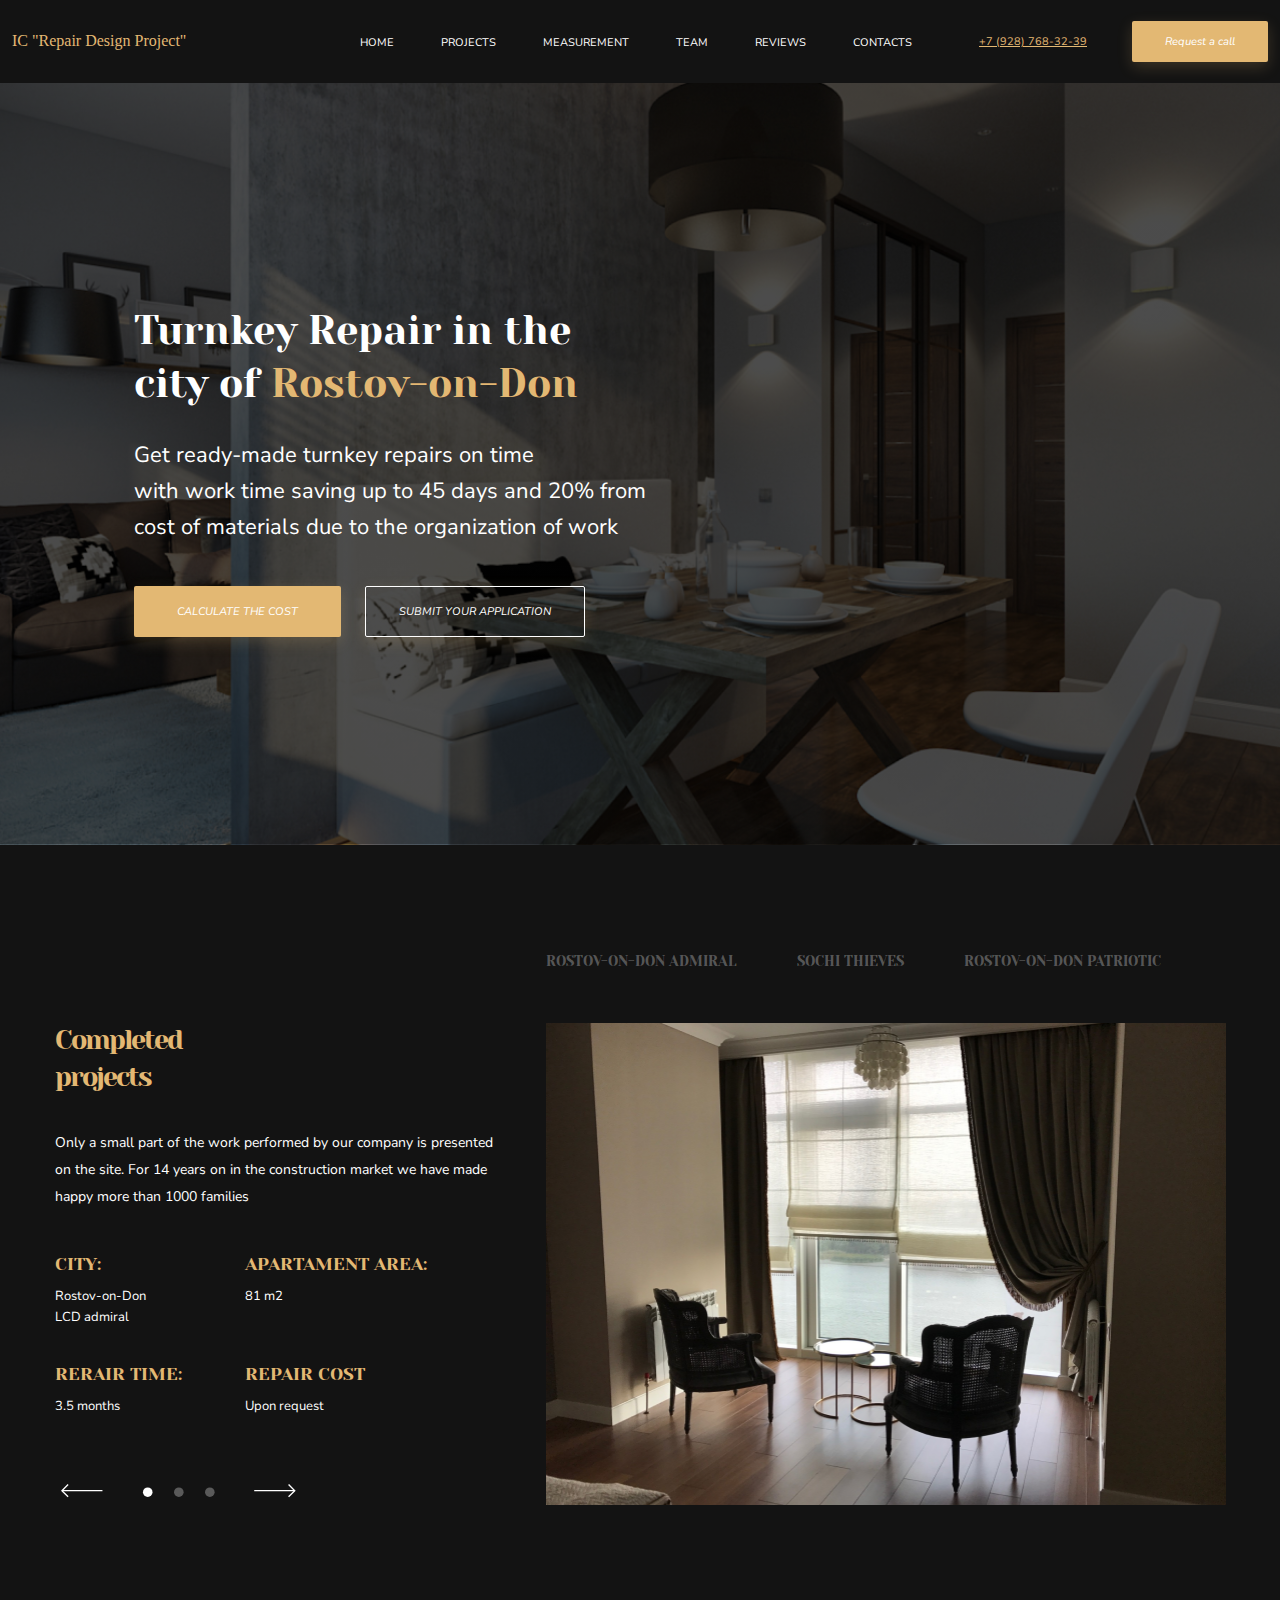
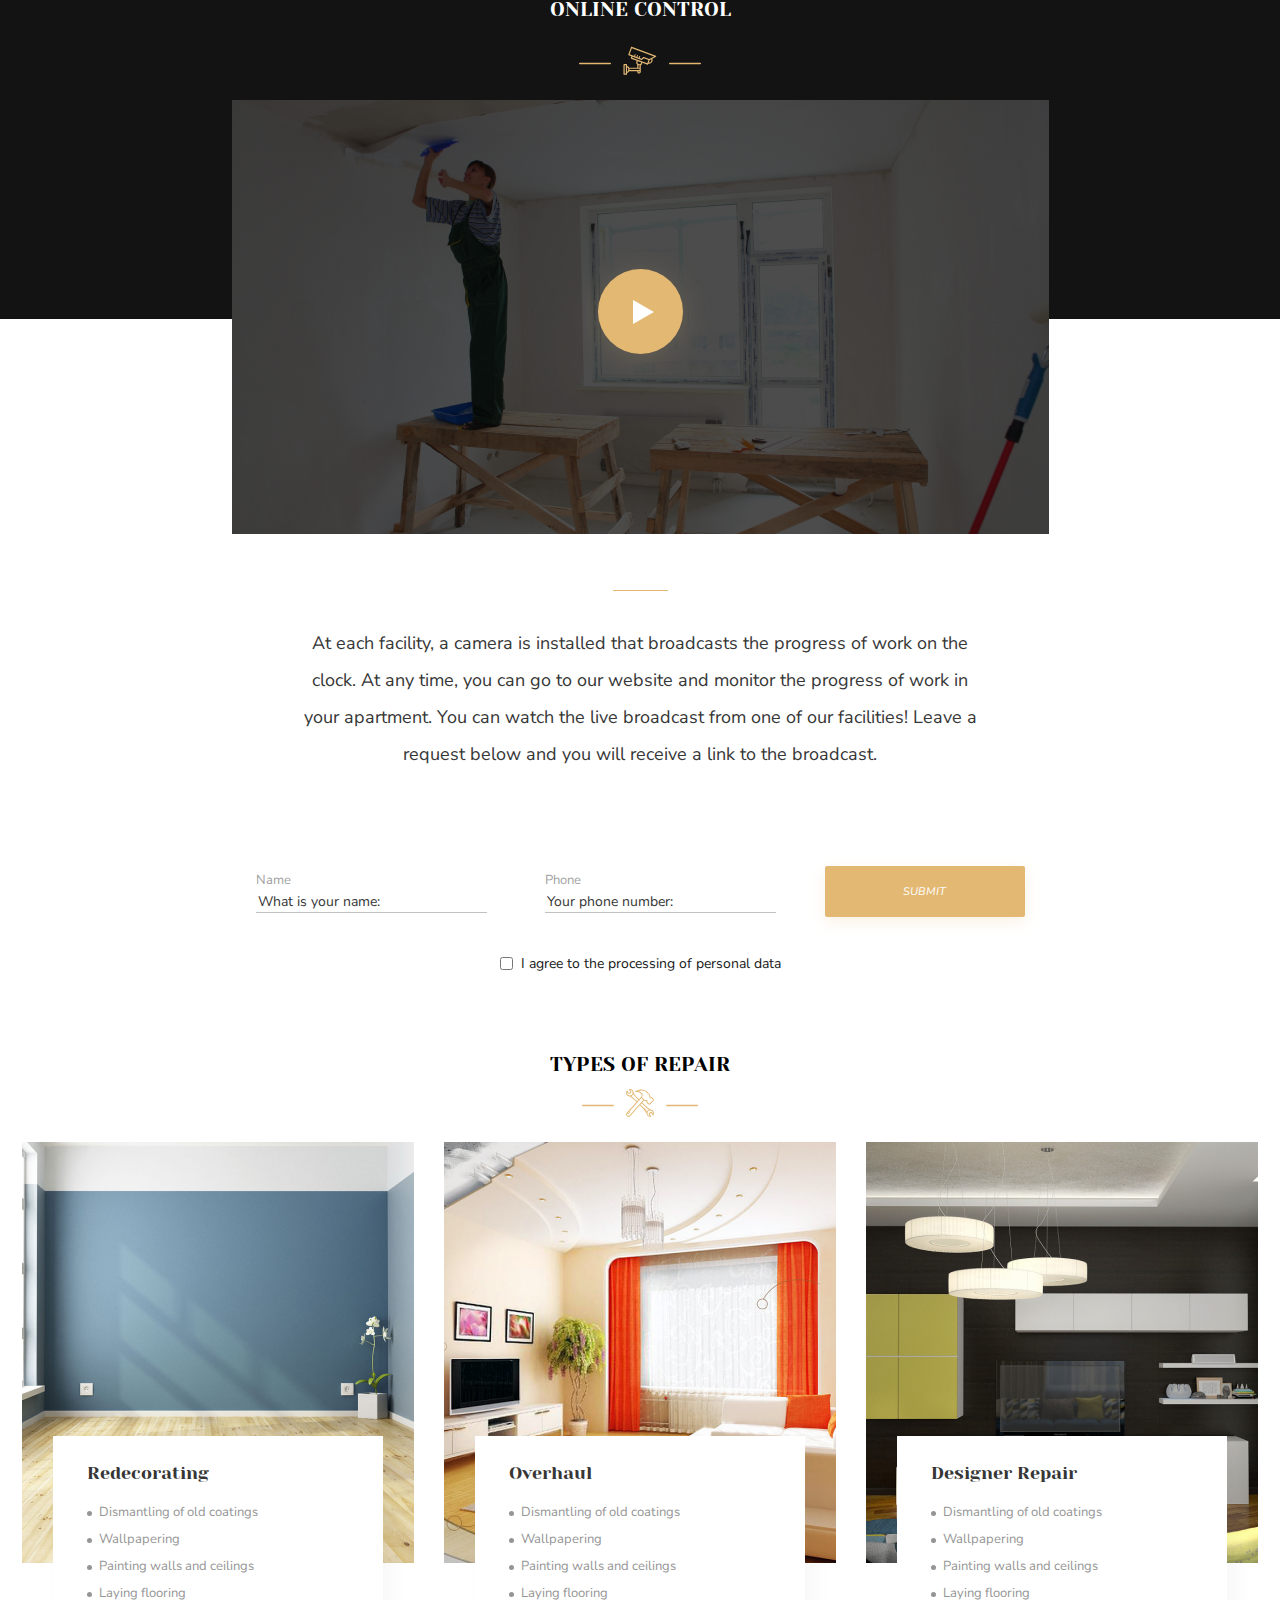
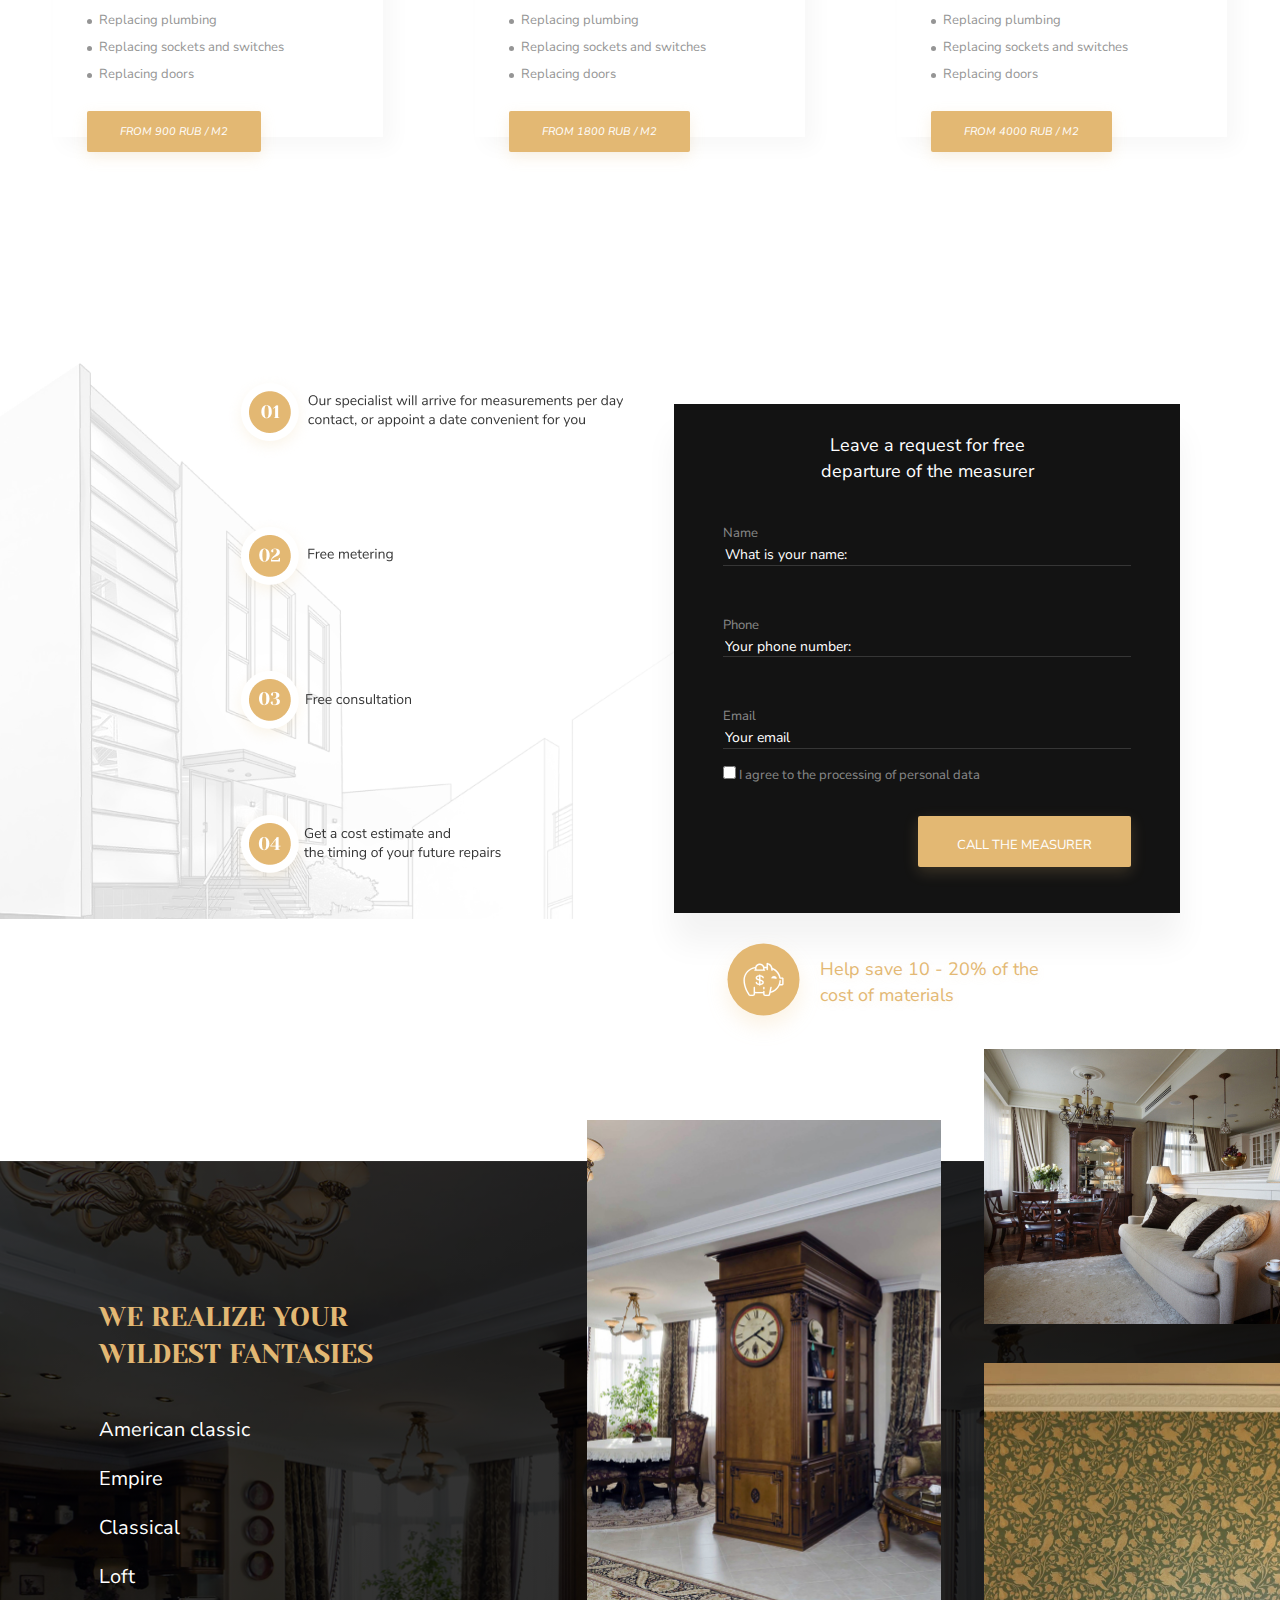
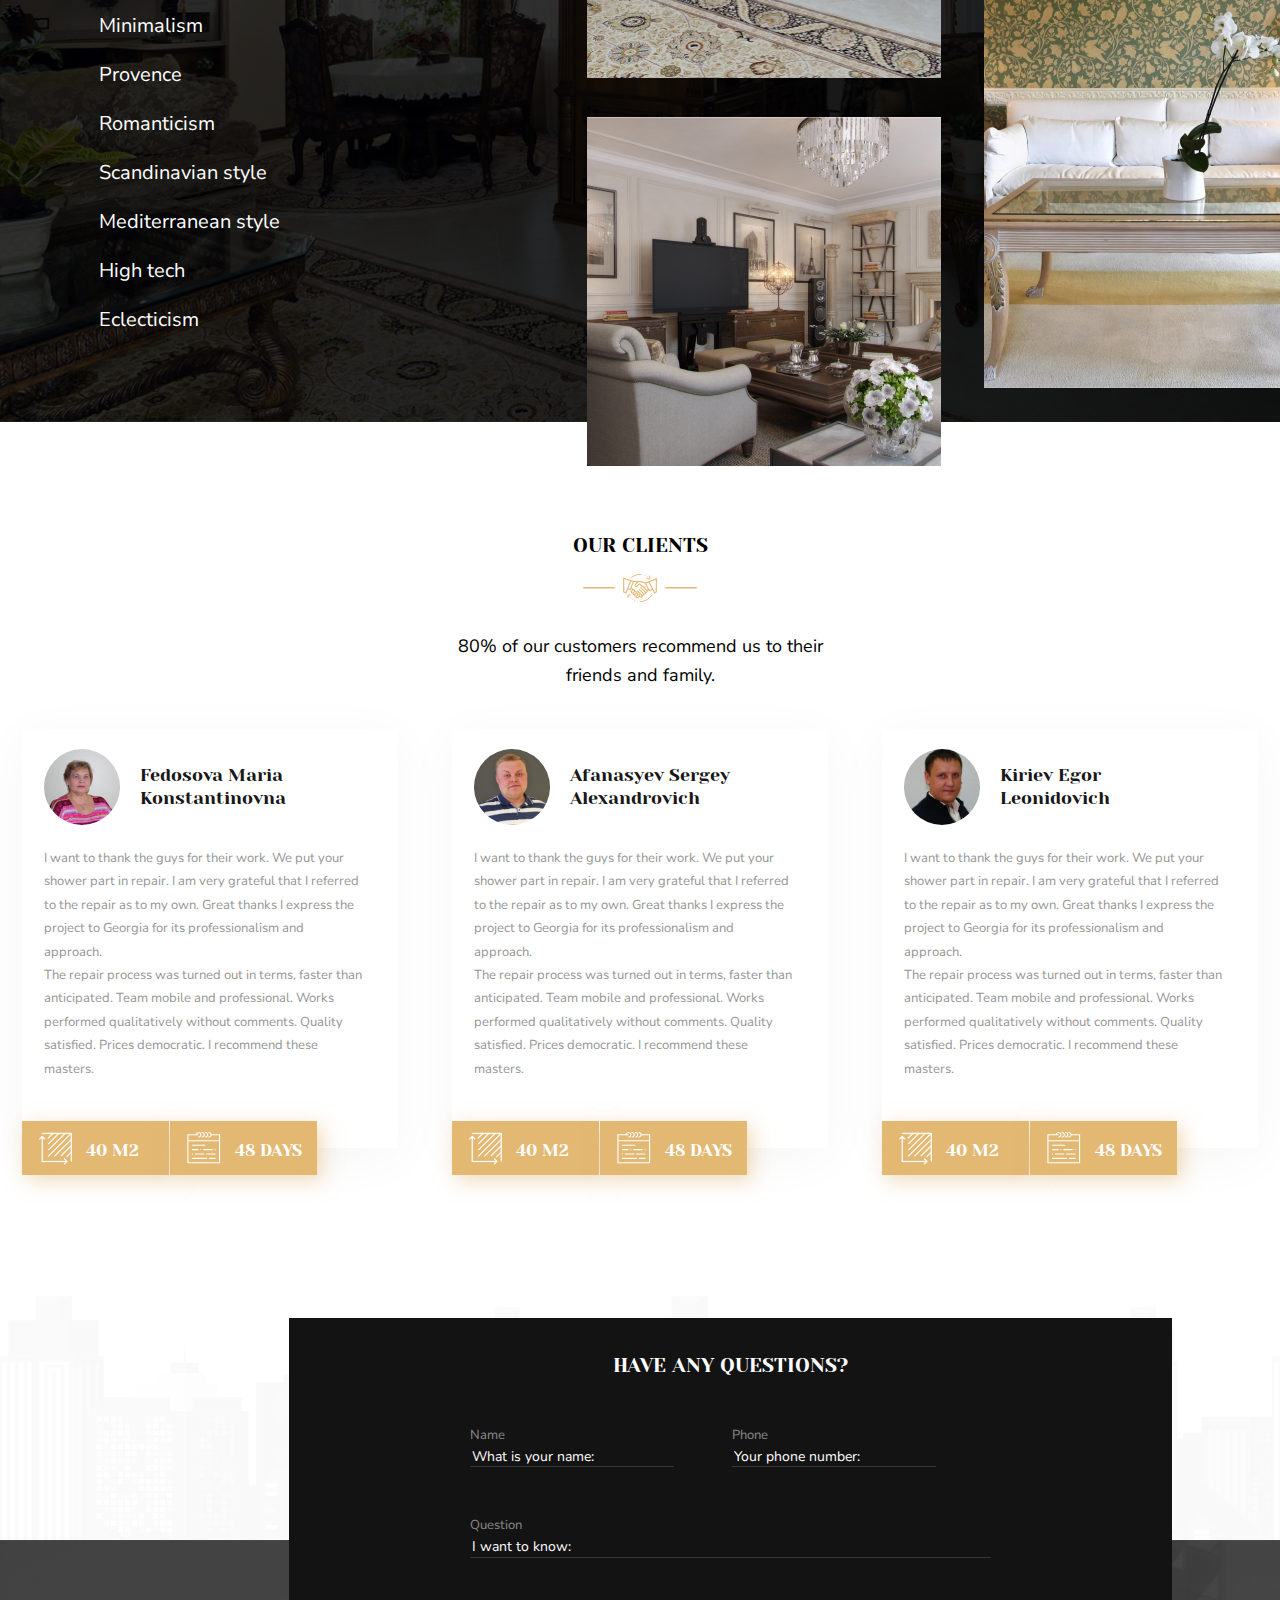
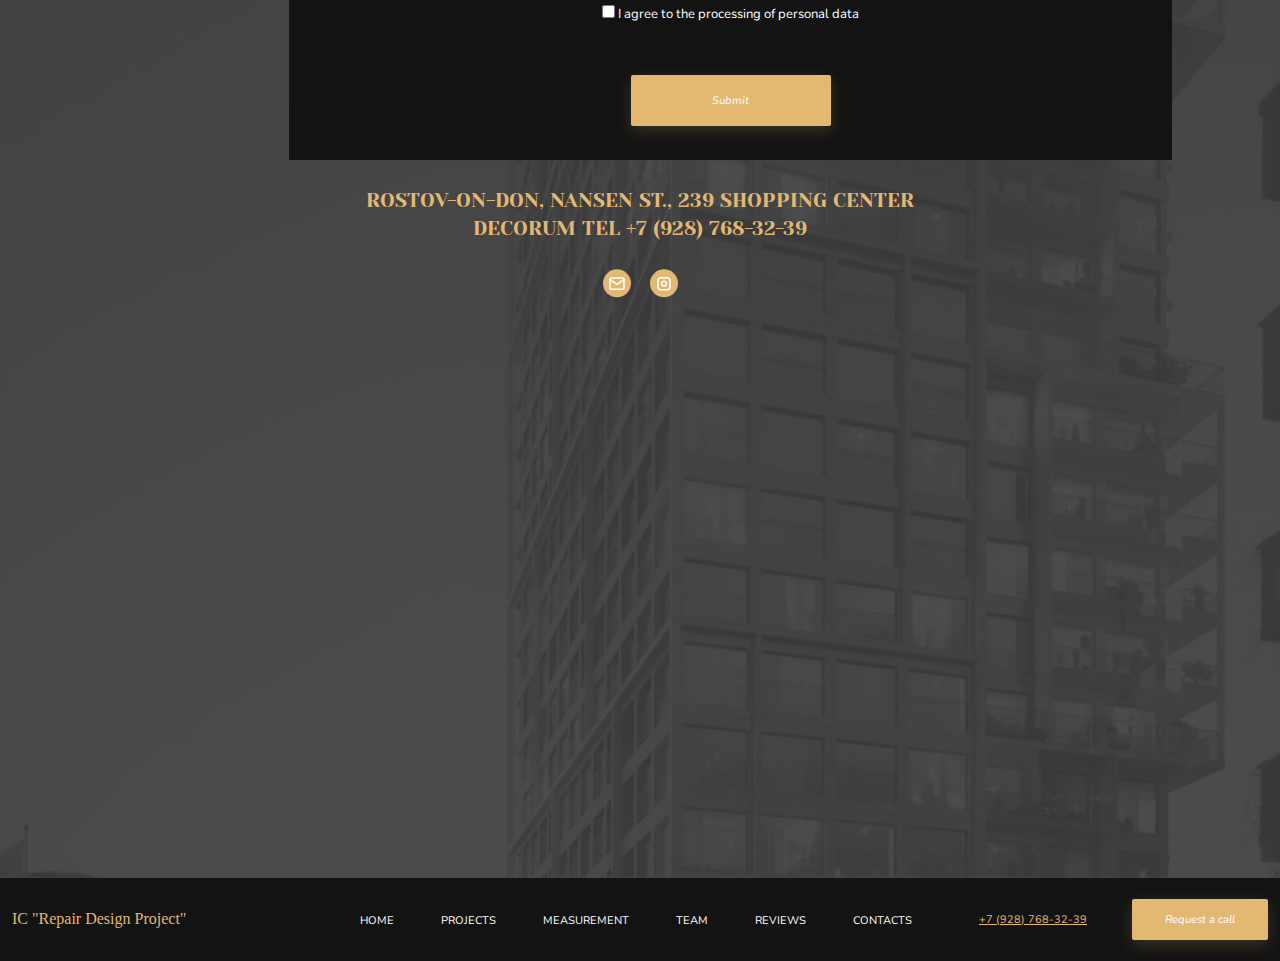
==== commit 80cc05ef: "update main.html and style" ====
--- a/main.html
+++ b/main.html
@@ -83,18 +83,22 @@
                         </li>
                     </ul>
                     <div class="slider">
-                        <img src="./img/vector-left.svg" alt="vector-left.svg">
+                        <button class="slider-btn">
+                            <img src="./img/vector-left.svg" alt="vector-left.svg">
+                        </button>
                         <ul class="slider-list">
                             <li class="slider-item"><img src="./img/dot-white.svg" alt="dot-white.svg"></li>
                             <li class="slider-item"><img src="./img/dot-grey.svg" alt="dot-grey.svg"></li>
                             <li class="slider-item"><img src="./img/dot-grey.svg" alt="dot-grey.svg"></li>
                         </ul>
-                        <img src="./img/vector-right.svg" alt="vector-right.svg">
+                        <button class="slider-btn">
+                            <img src="./img/vector-right.svg" alt="vector-right.svg">
+                        </button>
                     </div>
                     <ul class="address-project-list">
-                        <li class="address-project-item">Rostov-on-Don, Admiral</li>
-                        <li class="address-project-item">Sochi Thieves</li>
-                        <li class="address-project-item">Rostov-on-Don Patriotic</li>
+                        <li class="address-project-item"> <a href="" class="address-project-item-link">Rostov-on-Don Admiral</a></li>
+                        <li class="address-project-item"> <a href="" class="address-project-item-link">Sochi Thieves</a></li>
+                        <li class="address-project-item"> <a href="" class="address-project-item-link">Rostov-on-Don Patriotic</a></li>
                     </ul>
                     <img src="./img/image-project.png" alt="project-img" class="project-img">
                 </div>
@@ -122,18 +126,18 @@
                 </p>
                 <form action="" method="post" target="_blank" class="section-online-control-form">
                     <div style="margin-right: 58px;">
-                        <label style="display: block;" for="section-online-control-name">Name</label>
+                        <label class="section-online-control-label" for="section-online-control-name">Name</label>
                         <input required type="text" name="name" placeholder="What is your name:" class="section-online-control-input" id="section-online-control-name">
                     </div>
                     <div style="margin-right: 49px;">
-                        <label style="display: block;" for="section-online-control-phone" >Phone</label>
+                        <label class="section-online-control-label" for="section-online-control-phone" >Phone</label>
                         <input required type="tel" name="phone" placeholder="Your phone number:"class="section-online-control-input" id="section-online-control-phone"> 
                     </div>
                     <button type="submit" class="btn btn-submit section-online-control-btn-submit">
                         SUBMIT
                     </button>
                     <input required type="checkbox" name="processing-personal-data" class="section-online-control-checkbox" id="section-online-control-checkbox">
-                    <label class="label-checkbox" for="section-online-control-checkbox">
+                    <label class="section-online-control-label label-checkbox" for="section-online-control-checkbox">
                         I agree to the processing of personal data
                     </label>
                 </form>
@@ -217,9 +221,9 @@
                             Call the measurer
                         </button>
                     </form>
-                    <div>   
-                        <!-- svg img -->
-                        <span class="special-offers">Help save 10 - 20% of the cost of materials</span>
+                    <div class="special-offers">   
+                        <img class="special-offers-img" src="./img/special-offers-icon.svg" alt="special-offers-icon">
+                        <span class="special-offers-text">Help save 10 - 20% of the cost of materials</span>
                     </div>
                 </div>
             </div>
@@ -322,7 +326,7 @@
                     </div>
                     <div class="form-block form-block-question">    
                         <label for="any-questions-question" >Question</label>
-                        <input required type="text" name="question" placeholder="I want to know:" class="any-questions-input" id="any-questions-email"> 
+                        <input required type="text" name="question" placeholder="I want to know:" class="any-questions-input" id="any-questions-question"> 
                     </div>
                     <div class="form-block form-block-checkbox">
                         <label for="any-questions-checkbox" class="any-questions-checkbox-label">
@@ -346,7 +350,9 @@
                 <a class="section-address-icon-email" href=""><img src="./img/icon-email.svg" alt="icon-email"></a>
                 <a class="section-address-icon-social" href=""><img src="./img/icon-social.svg" alt="icon-social"></a>
             </div>
-            <div class="section-address-map" style="position:relative;overflow:hidden;"><a href="https://yandex.ru/maps/org/dekorum/1113729703/?utm_medium=mapframe&utm_source=maps" style="color:#eee;font-size:12px;position:absolute;top:0px;">Декорум</a><a href="https://yandex.ru/maps/39/rostov-na-donu/category/shopping_mall/184108083/?utm_medium=mapframe&utm_source=maps" style="color:#eee;font-size:12px;position:absolute;top:14px;">Торговый центр в Ростове‑на‑Дону</a><a href="https://yandex.ru/maps/39/rostov-na-donu/category/sale_and_lease_of_commercial_real_estate/184107521/?utm_medium=mapframe&utm_source=maps" style="color:#eee;font-size:12px;position:absolute;top:28px;">Продажа и аренда коммерческой недвижимости в Ростове‑на‑Дону</a><iframe src="https://yandex.ru/map-widget/v1/?ll=39.723196%2C47.244730&mode=search&oid=1113729703&ol=biz&z=16.91" width="100%" height="465" frameborder="1" allowfullscreen="true" style="position:relative;"></iframe></div>
+            <div class="section-address-map">
+                <iframe src="https://www.google.com/maps/embed?pb=!1m18!1m12!1m3!1d2708.5598455913173!2d39.72097825142111!3d47.24475492079429!2m3!1f0!2f0!3f0!3m2!1i1024!2i768!4f13.1!3m3!1m2!1s0x40e3b9b47ac4fd0b%3A0xcc39a9f1a09d4979!2z0YPQuy4g0J3QsNC90YHQtdC90LAsIDIzOSwg0KDQvtGB0YLQvtCyLdC90LAt0JTQvtC90YMsINCg0L7RgdGC0L7QstGB0LrQsNGPINC-0LHQuy4sIDM0NDAzOA!5e0!3m2!1sru!2sru!4v1678960493984!5m2!1sru!2sru" width="100%" height="465" style="border:0;" allowfullscreen="" loading="lazy" referrerpolicy="no-referrer-when-downgrade"></iframe>
+            </div>
         </div>
     </footer>
 
--- a/css/style.css
+++ b/css/style.css
@@ -65,6 +65,7 @@
     letter-spacing: 0em;
     text-align: center;
     color: #FFF;
+    cursor: pointer;
 }
 
 .title {
@@ -170,6 +171,7 @@
 }
 
 .section-hero-text {
+    margin-bottom: 41px;
     font-family: 'Nunito Sans';
     font-size: 22px;
     font-weight: 400;
@@ -210,7 +212,7 @@
     margin: auto auto;
     margin-bottom: 91px;
     max-width: 1171px;
-    max-height: 553px;
+    max-height: 560px;
 }
 
 .section-project-title {
@@ -237,7 +239,7 @@
 .description-project-list {
     display: flex;
     flex-wrap: wrap;
-    margin-bottom: 68px;
+    margin-bottom: 66px;
     width: 380px;
     row-gap: 34px;
 }
@@ -282,13 +284,19 @@
     margin-right: 17px;
 }
 
+.slider-btn {
+    background: none;
+    border: none;
+    cursor: pointer;
+}
+
 .address-project-list{
     display: flex;
     flex-wrap: wrap;
-}
-
-.address-project-item {
     margin-bottom: 52px;
+}
+
+.address-project-item-link {
     font-family: 'Yeseva One';
     font-style: normal;
     font-weight: 400;
@@ -302,10 +310,10 @@
     margin-right: 60px;
 }
 
-.address-project-item:hover {
-    margin-bottom: 50px;
-    color: #E3B873;
-    border-bottom: 1px solid #E3B873;
+.address-project-item-link:hover {
+    color: #E3B873;
+    text-decoration: underline;
+    text-underline-offset: 8px;
 }
 
 .section-project-subtitle {
@@ -382,6 +390,11 @@
     min-height: 51px;
 }
 
+.section-online-control-label {
+    display: block;
+    color: rgba(54, 54, 54, 0.5);
+}
+
 .label-checkbox{
     margin-left: 8px;
     font-family: 'Nunito Sans';
@@ -392,6 +405,16 @@
     color: #181818;
 }
 
+.section-online-control-input {
+    background: #FFFFFF;
+    border-bottom: 1px solid rgba(54, 54, 54, 0.3);
+}
+
+.section-online-control-input::placeholder {
+    color: #363636;
+}
+
+
 /* TYPES OF REPAIR */
 .section-types-container {
     max-width: 1236px;
@@ -399,7 +422,6 @@
 
 .types-list {
     margin-top: 31px;
-    /* margin-bottom: 230px; */
     display: flex;
     justify-content: space-between;
     column-gap: 30px;
@@ -521,7 +543,28 @@
     color: #FFFFFF;
 }
 
-/* SECTION-STYLES */
+.special-offers {
+    display: flex;
+    align-items: center;
+    margin-top: 20px;
+    margin-left: 866px;
+    margin-right: 132px;
+    min-width: 441px;
+}
+
+.special-offers-text {
+    max-width: 250px;
+    font-family: 'Nunito Sans';
+    font-style: normal;
+    font-weight: 400;
+    font-size: 18px;
+    line-height: 26px;
+    color: #E3B873;
+    text-shadow: 0px 3px 10px rgba(227, 184, 115, 0.15);
+    transform: translateY(-8px)
+}
+
+/* SECTION STYLES */
 
 .section-styles {
     padding-top: 137px;
